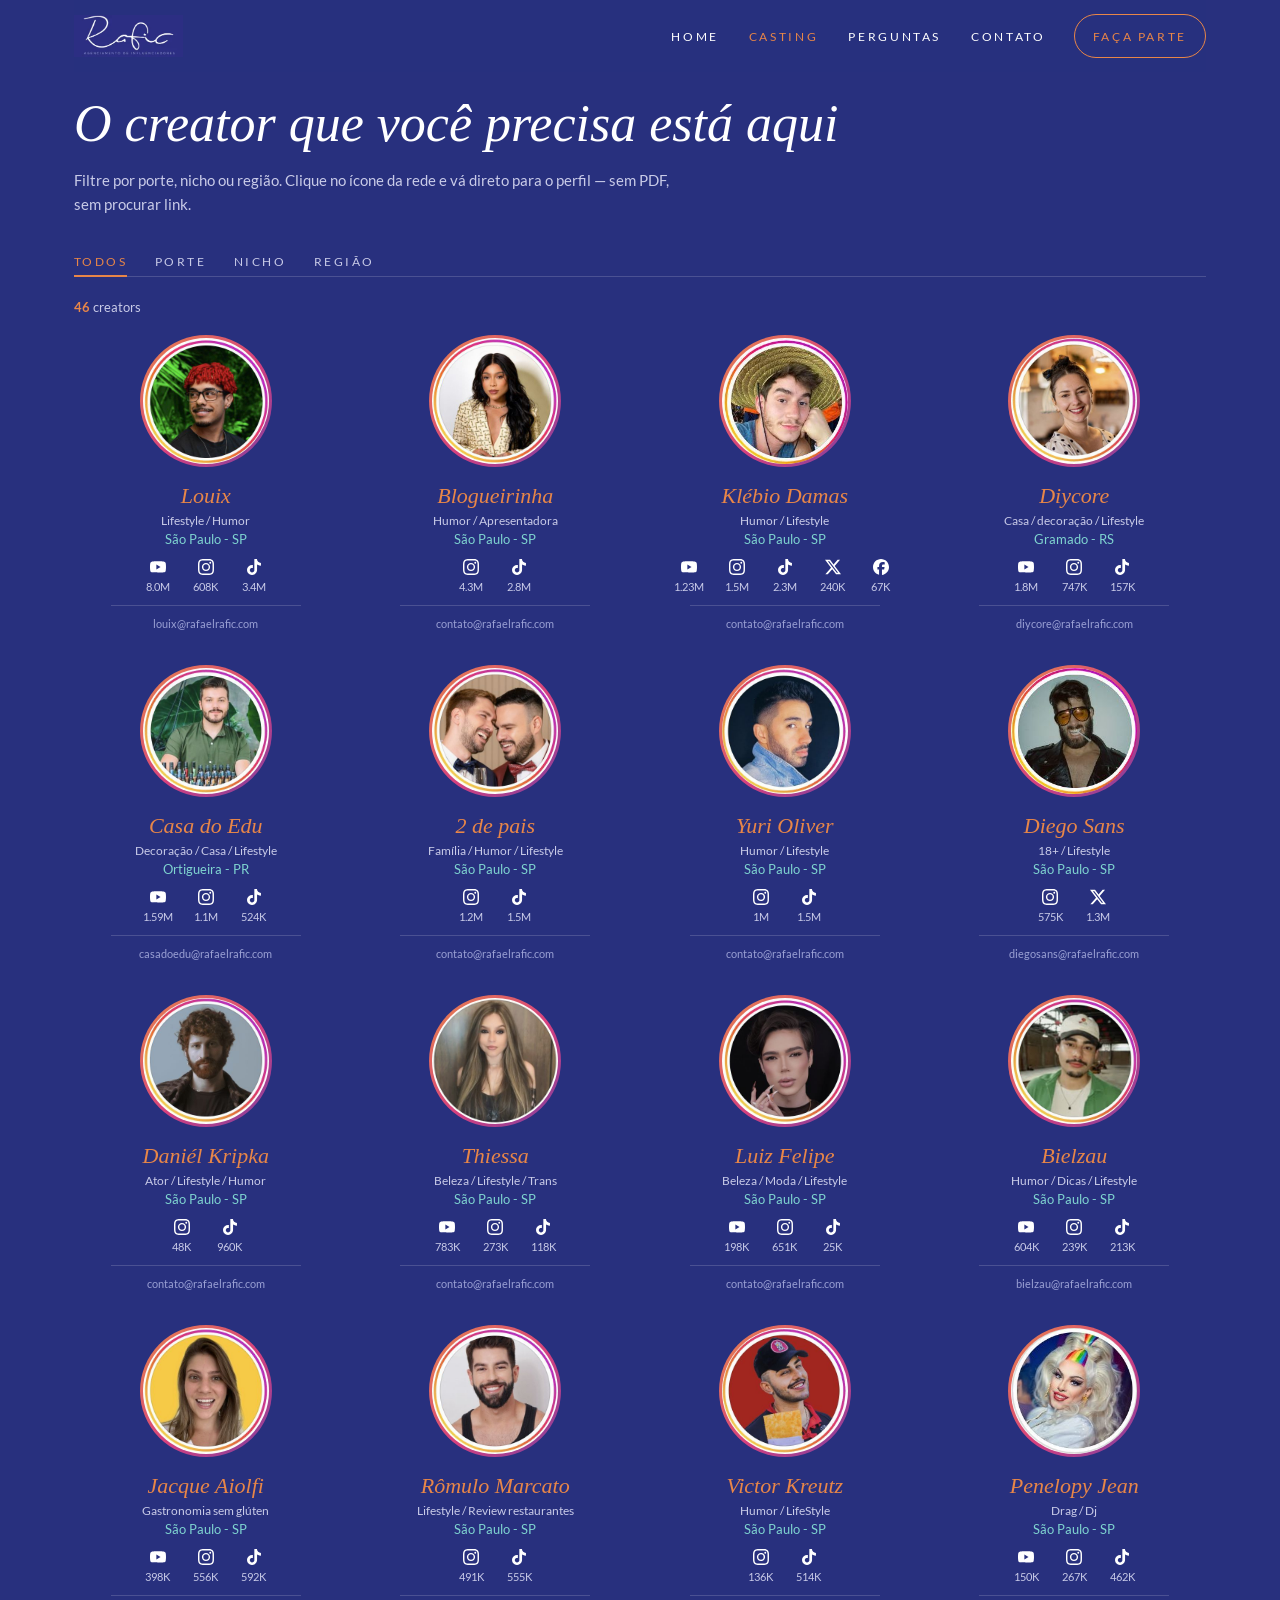
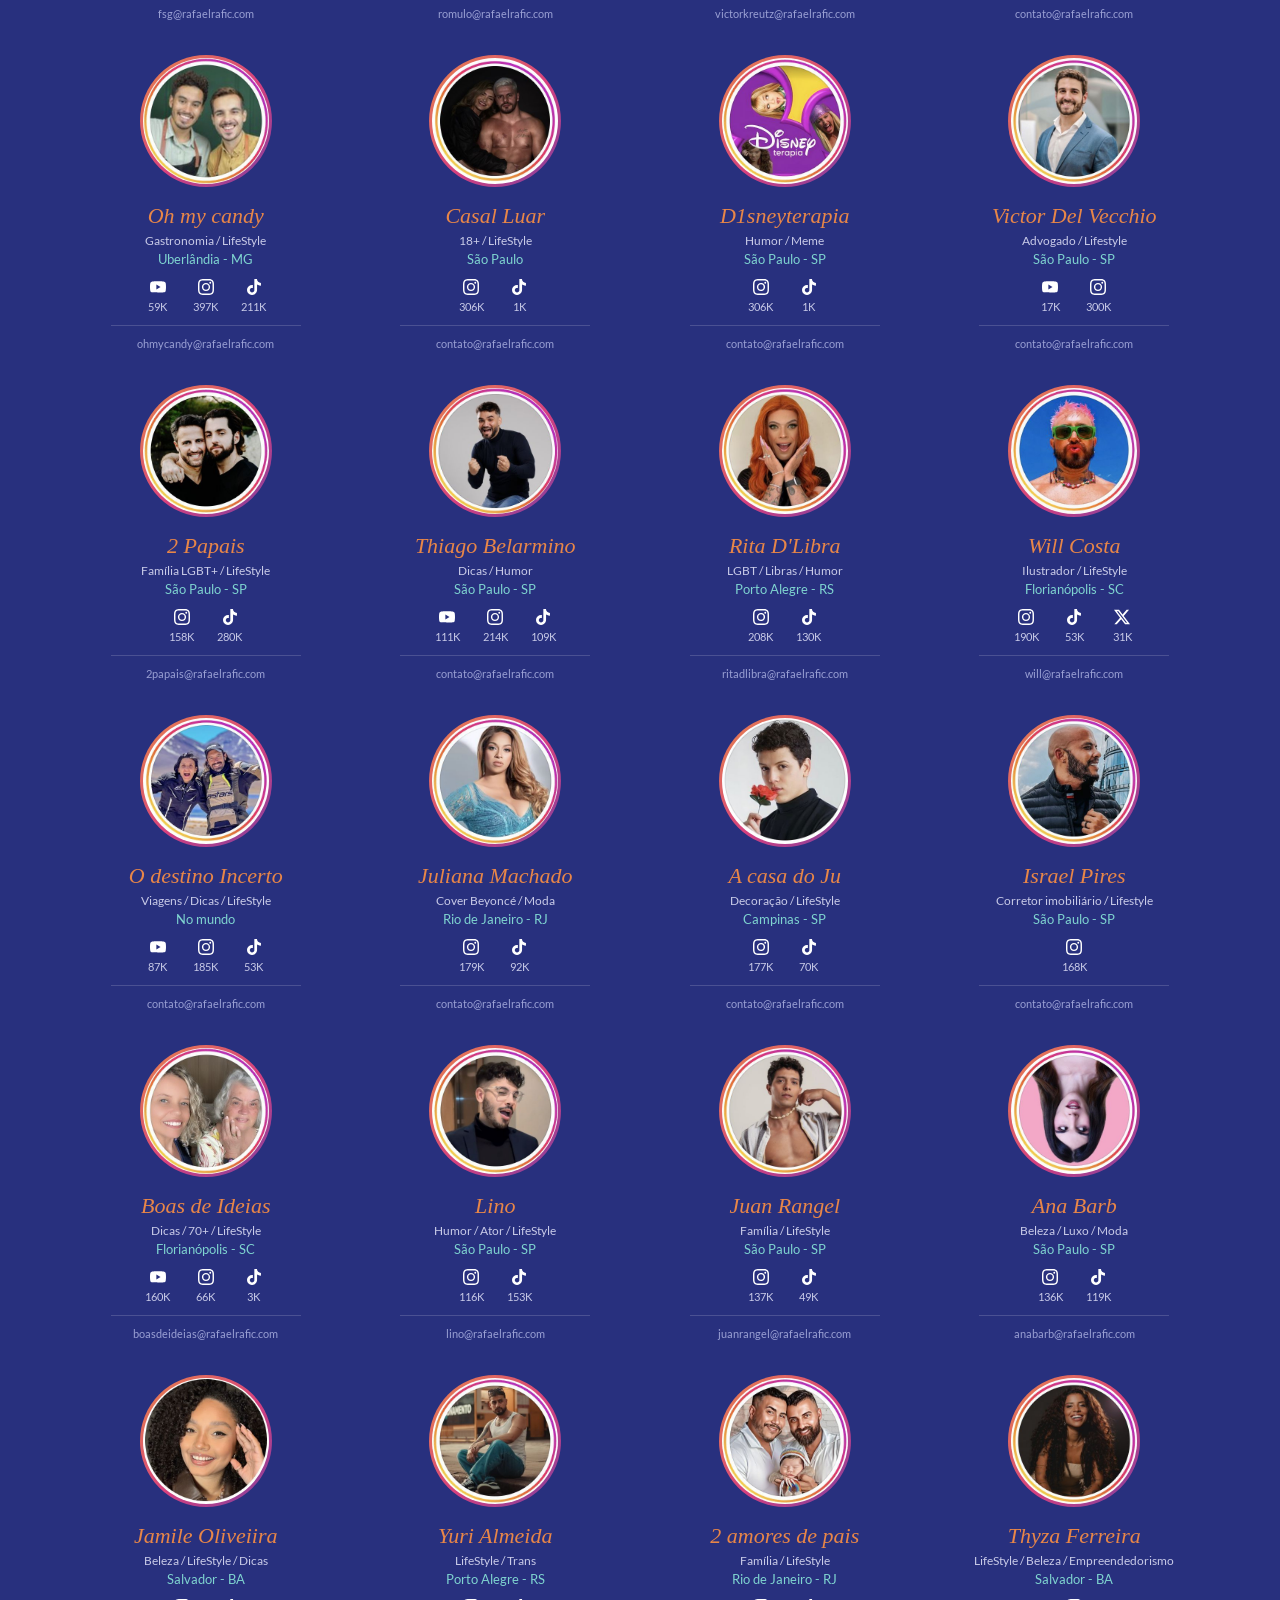
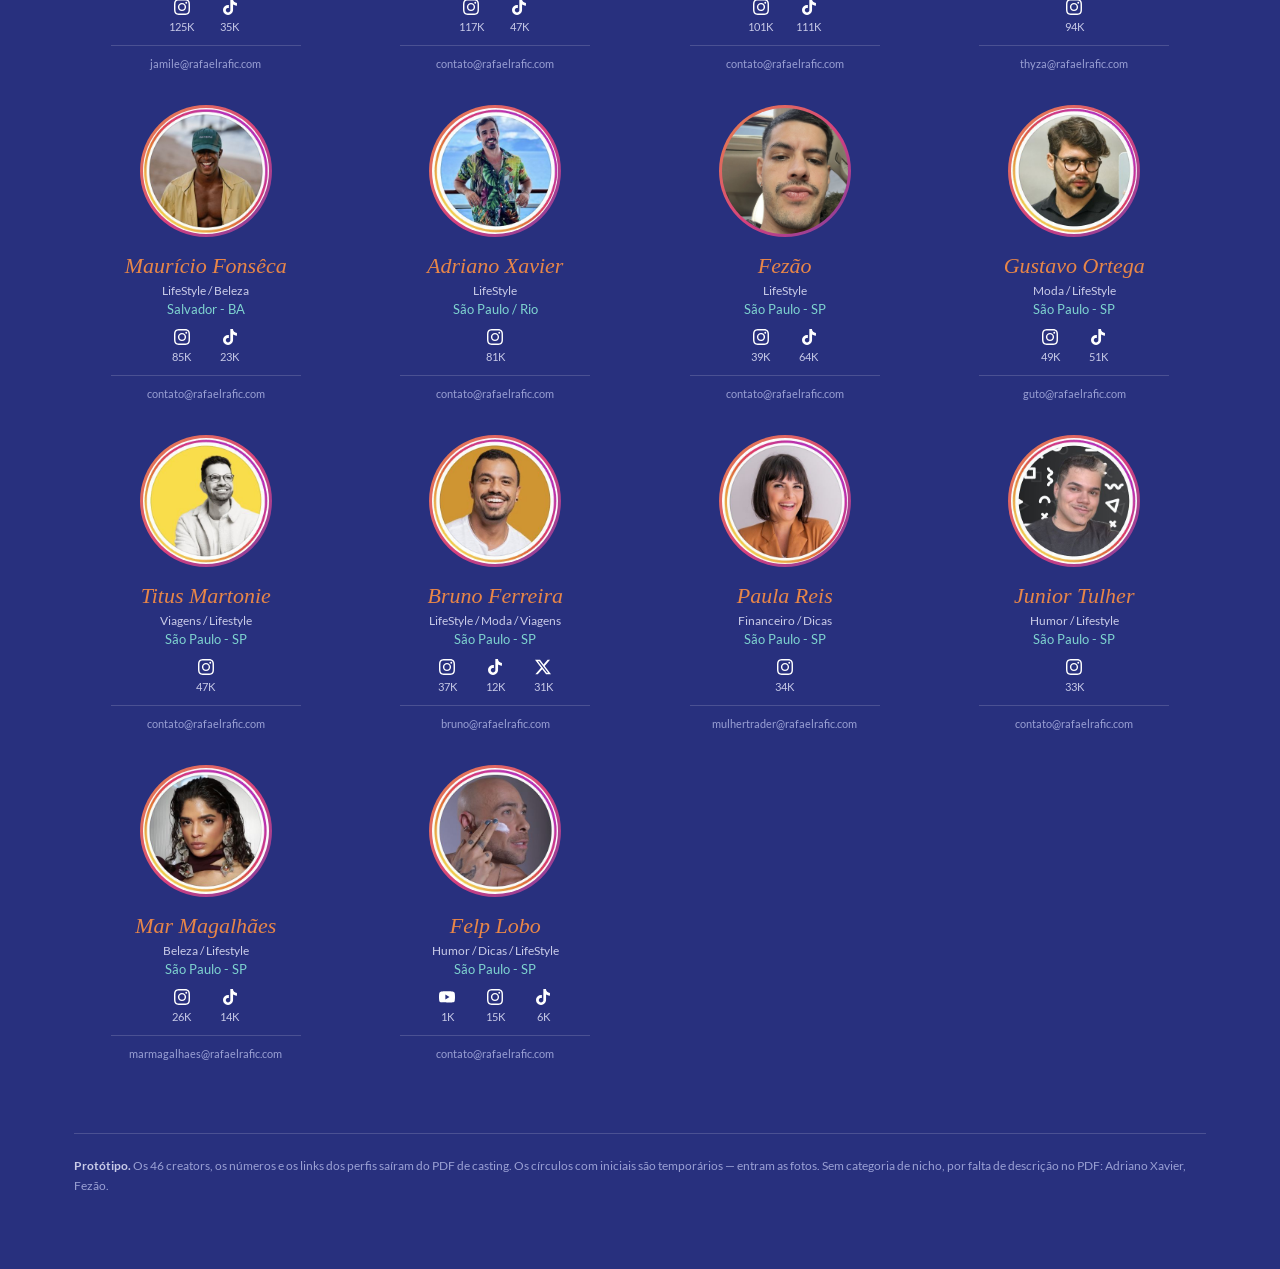
==== casting.html @ 07ca2521 "Add Rafael Rafic site preview for client approval Static preview of the rebuilt home and casting pag" ====
<!doctype html>
<html lang="pt-BR">
<head>
<meta charset="utf-8">
<meta name="viewport" content="width=device-width,initial-scale=1">
<meta name="robots" content="noindex,nofollow">
<meta name="googlebot" content="noindex,nofollow">
<title>Casting — Rafael Rafic (protótipo)</title>
<link rel="preload" as="font" type="font/woff2" href="fontes/S6uyw4BMUTPHjx4wXg.woff2" crossorigin>
<link rel="stylesheet" href="fontes/lato.css">
<style>
*,*::before,*::after{box-sizing:border-box}
body{margin:0;background:#28307e;color:#fff;
  font-family:Lato,"Segoe UI",system-ui,sans-serif;-webkit-font-smoothing:antialiased}
.sr{position:absolute;width:1px;height:1px;overflow:hidden;clip:rect(0 0 0 0);white-space:nowrap}
.envelope{max-width:1180px;margin:0 auto;padding:0 24px}

/* Topo igual ao da home: no celular a barra ficava com 137px (17% da tela),
   o nav quebrava em duas linhas e os links tinham 15px de altura -- alvo
   pequeno demais para o dedo, que pede 44px. */
header{position:sticky;top:0;z-index:20;display:flex;align-items:center;
  justify-content:space-between;gap:12px;padding:8px 0;
  background:rgba(40,48,126,.96);backdrop-filter:blur(8px)}
header img{height:34px;width:auto}
.marca{display:inline-flex;align-items:center;min-height:44px}

.abrir{display:inline-flex;align-items:center;justify-content:center;
  width:44px;height:44px;padding:0;background:none;border:0;color:#fff;
  cursor:pointer}
.abrir svg{width:24px;height:24px;fill:currentColor}
.abrir:hover{color:#e88648}

nav{display:none;position:absolute;left:0;right:0;top:100%;
  flex-direction:column;background:#28307e;padding:4px 24px 14px;
  border-bottom:1px solid rgba(255,255,255,.12)}
nav.aberto{display:flex}
nav a{color:#fff;text-decoration:none;font-size:12px;letter-spacing:.22em;
  text-transform:uppercase;display:inline-flex;align-items:center;
  min-height:48px;padding:0 2px}
nav a:hover,nav a.ativo{color:#e88648}

/* precisa ser "nav a.botao": a regra "nav a" acima tem elemento + classe e
   ganharia no padding, deixando a borda colada no texto */
nav a.botao{background:#e88648;color:#28307e;font-weight:700;
  border:1px solid #e88648;border-radius:10px;padding:0 18px;
  justify-content:center;margin-top:12px}
nav a.botao:hover{background:#f09a63;border-color:#f09a63;color:#28307e}

.intro{padding:22px 0 8px}
h1{font-family:Georgia,"Times New Roman",serif;font-style:italic;font-weight:400;
  font-size:clamp(30px,5vw,52px);margin:0 0 14px;line-height:1.15}
.intro p{max-width:620px;margin:0;color:#c9cbe8;font-size:15px;line-height:1.6}

.abas{display:flex;gap:28px;flex-wrap:wrap;margin:30px 0 0;padding:0 0 12px;
  border-bottom:1px solid rgba(255,255,255,.16)}
.aba{background:none;border:0;padding:0 0 6px;color:#c9cbe8;cursor:pointer;
  font:inherit;font-size:12px;letter-spacing:.2em;text-transform:uppercase;
  border-bottom:2px solid transparent;margin-bottom:-13px}
.aba:hover{color:#fff}
.aba[aria-selected="true"]{color:#e88648;border-bottom-color:#e88648}

.chips{display:flex;gap:10px;flex-wrap:wrap;margin:18px 0 0}
/* sem isto o display:flex acima vence o [hidden] do navegador (mesma
   especificidade, e este vem depois) e todos os grupos aparecem juntos */
.chips[hidden]{display:none}
.chip{background:rgba(255,255,255,.08);border:1px solid transparent;border-radius:999px;
  padding:7px 15px;color:#e6e7f5;cursor:pointer;font:inherit;font-size:13px;
  display:inline-flex;align-items:center;gap:7px}
.chip:hover{background:rgba(255,255,255,.16)}
.chip[aria-pressed="true"]{background:#e88648;color:#28307e;font-weight:700}
.chip .n{opacity:.65;font-size:11px}
.chip[aria-pressed="true"] .n{opacity:.8}

.contagem{margin:22px 0 6px;font-size:13px;color:#c9cbe8}
.contagem b{color:#e88648}

.grade{display:grid;gap:34px 26px;padding:14px 0 60px;
  grid-template-columns:repeat(auto-fill,minmax(260px,1fr))}
.cartao{text-align:center}
.cartao[hidden]{display:none}
.anel{width:132px;height:132px;margin:0 auto 16px;border-radius:50%;padding:3px;
  background:linear-gradient(135deg,#e88648,#d6407f 55%,#7b3fa0)}
.avatar{width:100%;height:100%;border-radius:50%;background:#343c8c;
  display:flex;align-items:center;justify-content:center;overflow:hidden;
  font-size:34px;letter-spacing:.04em;color:#fff}
.avatar img{width:100%;height:100%;object-fit:cover;display:block}
.cartao h3{font-family:Georgia,"Times New Roman",serif;font-style:italic;
  font-weight:400;font-size:22px;margin:0 0 4px;color:#e88648}
.nicho{margin:0 0 3px;font-size:12px;color:#c9cbe8}
.cidade{margin:0 0 12px;font-size:13px;color:#7fd4d0}
.redes{display:flex;justify-content:center;gap:14px;flex-wrap:wrap;margin-bottom:12px}
.rede{display:flex;flex-direction:column;align-items:center;gap:5px;
  color:#fff;text-decoration:none;font-size:15px;min-width:34px}
.rede .icone{width:16px;height:16px;fill:currentColor;display:block}
.rede b{font-size:11px;font-weight:400;color:#c9cbe8}
.rede:hover{color:#e88648}
.rede:hover b{color:#e88648}
.email{display:inline-block;padding-top:11px;font-size:11px;color:#9aa0d4;
  text-decoration:none;border-top:1px solid rgba(255,255,255,.16);min-width:190px}
.email:hover{color:#e88648}

.vazio{padding:50px 0 70px;text-align:center;color:#c9cbe8}
.nota{border-top:1px solid rgba(255,255,255,.16);padding:22px 0 60px;
  font-size:12px;color:#9aa0d4;line-height:1.7}
.nota b{color:#c9cbe8}

@media(min-width:760px){
  .abrir{display:none}
  nav{display:flex;position:static;flex-direction:row;align-items:center;
    gap:26px;background:none;border:0;padding:0}
  nav a{min-height:44px}
  nav a.botao{background:none;color:#e88648;font-weight:400;
    border-radius:999px;margin-top:0}
  nav a.botao:hover{background:#e88648;color:#28307e}
  header{padding:14px 0}
  header img{height:42px}
}

@media(max-width:620px){
  .grade{grid-template-columns:1fr 1fr;gap:26px 16px}
  .anel{width:96px;height:96px}
  .avatar{font-size:25px}
  .cartao h3{font-size:17px}
  .redes{gap:9px}
  .email{min-width:0;word-break:break-all}
  .abas{gap:18px}
  /* o casting e aberto sobretudo no celular, entao o topo cede espaco
     para os creators comecarem acima da dobra */
  .envelope{padding:0 16px}
  .intro{padding:10px 0 0}
  h1{font-size:27px;margin-bottom:8px}
  .intro p{font-size:13px}
  .abas{margin-top:18px}
  .contagem{margin:14px 0 0}
  .grade{padding-top:8px}
}
</style>
</head>
<body>
<svg width="0" height="0" style="position:absolute" aria-hidden="true"><defs><symbol id="i-youtube" viewBox="0 0 24 24"><path d="M23.498 6.186a3.016 3.016 0 0 0-2.122-2.136C19.505 3.545 12 3.545 12 3.545s-7.505 0-9.377.505A3.017 3.017 0 0 0 .502 6.186C0 8.07 0 12 0 12s0 3.93.502 5.814a3.016 3.016 0 0 0 2.122 2.136c1.871.505 9.376.505 9.376.505s7.505 0 9.377-.505a3.015 3.015 0 0 0 2.122-2.136C24 15.93 24 12 24 12s0-3.93-.502-5.814zM9.545 15.568V8.432L15.818 12l-6.273 3.568z"/></symbol><symbol id="i-instagram" viewBox="0 0 24 24"><path d="M7.0301.084c-1.2768.0602-2.1487.264-2.911.5634-.7888.3075-1.4575.72-2.1228 1.3877-.6652.6677-1.075 1.3368-1.3802 2.127-.2954.7638-.4956 1.6365-.552 2.914-.0564 1.2775-.0689 1.6882-.0626 4.947.0062 3.2586.0206 3.6671.0825 4.9473.061 1.2765.264 2.1482.5635 2.9107.308.7889.72 1.4573 1.388 2.1228.6679.6655 1.3365 1.0743 2.1285 1.38.7632.295 1.6361.4961 2.9134.552 1.2773.056 1.6884.069 4.9462.0627 3.2578-.0062 3.668-.0207 4.9478-.0814 1.28-.0607 2.147-.2652 2.9098-.5633.7889-.3086 1.4578-.72 2.1228-1.3881.665-.6682 1.0745-1.3378 1.3795-2.1284.2957-.7632.4966-1.636.552-2.9124.056-1.2809.0692-1.6898.063-4.948-.0063-3.2583-.021-3.6668-.0817-4.9465-.0607-1.2797-.264-2.1487-.5633-2.9117-.3084-.7889-.72-1.4568-1.3876-2.1228C21.2982 1.33 20.628.9208 19.8378.6165 19.074.321 18.2017.1197 16.9244.0645 15.6471.0093 15.236-.005 11.977.0014 8.718.0076 8.31.0215 7.0301.0839m.1402 21.6932c-1.17-.0509-1.8053-.2453-2.2287-.408-.5606-.216-.96-.4771-1.3819-.895-.422-.4178-.6811-.8186-.9-1.378-.1644-.4234-.3624-1.058-.4171-2.228-.0595-1.2645-.072-1.6442-.079-4.848-.007-3.2037.0053-3.583.0607-4.848.05-1.169.2456-1.805.408-2.2282.216-.5613.4762-.96.895-1.3816.4188-.4217.8184-.6814 1.3783-.9003.423-.1651 1.0575-.3614 2.227-.4171 1.2655-.06 1.6447-.072 4.848-.079 3.2033-.007 3.5835.005 4.8495.0608 1.169.0508 1.8053.2445 2.228.408.5608.216.96.4754 1.3816.895.4217.4194.6816.8176.9005 1.3787.1653.4217.3617 1.056.4169 2.2263.0602 1.2655.0739 1.645.0796 4.848.0058 3.203-.0055 3.5834-.061 4.848-.051 1.17-.245 1.8055-.408 2.2294-.216.5604-.4763.96-.8954 1.3814-.419.4215-.8181.6811-1.3783.9-.4224.1649-1.0577.3617-2.2262.4174-1.2656.0595-1.6448.072-4.8493.079-3.2045.007-3.5825-.006-4.848-.0608M16.953 5.5864A1.44 1.44 0 1 0 18.39 4.144a1.44 1.44 0 0 0-1.437 1.4424M5.8385 12.012c.0067 3.4032 2.7706 6.1557 6.173 6.1493 3.4026-.0065 6.157-2.7701 6.1506-6.1733-.0065-3.4032-2.771-6.1565-6.174-6.1498-3.403.0067-6.156 2.771-6.1496 6.1738M8 12.0077a4 4 0 1 1 4.008 3.9921A3.9996 3.9996 0 0 1 8 12.0077"/></symbol><symbol id="i-tiktok" viewBox="0 0 24 24"><path d="M12.525.02c1.31-.02 2.61-.01 3.91-.02.08 1.53.63 3.09 1.75 4.17 1.12 1.11 2.7 1.62 4.24 1.79v4.03c-1.44-.05-2.89-.35-4.2-.97-.57-.26-1.1-.59-1.62-.93-.01 2.92.01 5.84-.02 8.75-.08 1.4-.54 2.79-1.35 3.94-1.31 1.92-3.58 3.17-5.91 3.21-1.43.08-2.86-.31-4.08-1.03-2.02-1.19-3.44-3.37-3.65-5.71-.02-.5-.03-1-.01-1.49.18-1.9 1.12-3.72 2.58-4.96 1.66-1.44 3.98-2.13 6.15-1.72.02 1.48-.04 2.96-.04 4.44-.99-.32-2.15-.23-3.02.37-.63.41-1.11 1.04-1.36 1.75-.21.51-.15 1.07-.14 1.61.24 1.64 1.82 3.02 3.5 2.87 1.12-.01 2.19-.66 2.77-1.61.19-.33.4-.67.41-1.06.1-1.79.06-3.57.07-5.36.01-4.03-.01-8.05.02-12.07z"/></symbol><symbol id="i-twitter" viewBox="0 0 24 24"><path d="M18.901 1.153h3.68l-8.04 9.19L24 22.846h-7.406l-5.8-7.584-6.638 7.584H.474l8.6-9.83L0 1.154h7.594l5.243 6.932ZM17.61 20.644h2.039L6.486 3.24H4.298Z"/></symbol><symbol id="i-facebook" viewBox="0 0 24 24"><path d="M9.101 23.691v-7.98H6.627v-3.667h2.474v-1.58c0-4.085 1.848-5.978 5.858-5.978.401 0 .955.042 1.468.103a8.68 8.68 0 0 1 1.141.195v3.325a8.623 8.623 0 0 0-.653-.036 26.805 26.805 0 0 0-.733-.009c-.707 0-1.259.096-1.675.309a1.686 1.686 0 0 0-.679.622c-.258.42-.374.995-.374 1.752v1.297h3.919l-.386 2.103-.287 1.564h-3.246v8.245C19.396 23.238 24 18.179 24 12.044c0-6.627-5.373-12-12-12s-12 5.373-12 12c0 5.628 3.874 10.35 9.101 11.647Z"/></symbol></defs></svg>
<div class="envelope">

  <header>
    <a href="home.html" class="marca" aria-label="Rafael Rafic, página inicial">
      <img src="midia/logo-320.webp" alt="Rafael Rafic" width="320" height="86">
    </a>
    <button class="abrir" type="button" aria-expanded="false"
            aria-controls="menu-principal" aria-label="Abrir menu">
      <svg viewBox="0 0 24 24" aria-hidden="true"><rect x="3" y="6" width="18" height="2" rx="1"/><rect x="3" y="11" width="18" height="2" rx="1"/><rect x="3" y="16" width="18" height="2" rx="1"/></svg>
    </button>
    <nav id="menu-principal" aria-label="Principal">
      <a href="home.html">Home</a>
      <a href="#" class="ativo" aria-current="page">Casting</a>
      <a href="home.html#perguntas">Perguntas</a>
      <a href="home.html#contato">Contato</a>
      <a href="home.html#contato" class="botao">Faça parte</a>
    </nav>
  </header>

  <section class="intro">
    <h1>O creator que você precisa está aqui</h1>
    <p>Filtre por porte, nicho ou região. Clique no ícone da rede e vá direto
       para o perfil — sem PDF, sem procurar link.</p>
  </section>

  <div class="abas" role="tablist">
    <button class="aba" role="tab" aria-selected="true"  data-dim="">Todos</button>
    <button class="aba" role="tab" aria-selected="false" data-dim="porte">Porte</button>
    <button class="aba" role="tab" aria-selected="false" data-dim="nicho">Nicho</button>
    <button class="aba" role="tab" aria-selected="false" data-dim="uf">Região</button>
  </div>
  <div class="chips" data-para="porte" hidden><button class="chip" data-dim="porte" data-valor="macro">Macro e Mega<span class="n">15</span></button><button class="chip" data-dim="porte" data-valor="medio">Médios<span class="n">25</span></button><button class="chip" data-dim="porte" data-valor="micro">Micros<span class="n">6</span></button></div><div class="chips" data-para="nicho" hidden><button class="chip" data-dim="nicho" data-valor="Humor">Humor<span class="n">14</span></button><button class="chip" data-dim="nicho" data-valor="Beleza">Beleza<span class="n">7</span></button><button class="chip" data-dim="nicho" data-valor="Dicas">Dicas<span class="n">7</span></button><button class="chip" data-dim="nicho" data-valor="Entretenimento">Entretenimento<span class="n">6</span></button><button class="chip" data-dim="nicho" data-valor="Diversidade">Diversidade<span class="n">5</span></button><button class="chip" data-dim="nicho" data-valor="Moda">Moda<span class="n">5</span></button><button class="chip" data-dim="nicho" data-valor="Família">Família<span class="n">4</span></button><button class="chip" data-dim="nicho" data-valor="Negócios">Negócios<span class="n">4</span></button><button class="chip" data-dim="nicho" data-valor="Casa e Decoração">Casa e Decoração<span class="n">3</span></button><button class="chip" data-dim="nicho" data-valor="Gastronomia">Gastronomia<span class="n">3</span></button><button class="chip" data-dim="nicho" data-valor="Viagens">Viagens<span class="n">3</span></button><button class="chip" data-dim="nicho" data-valor="Público adulto">Público adulto<span class="n">2</span></button></div><div class="chips" data-para="uf" hidden><button class="chip" data-dim="uf" data-valor="SP">SP<span class="n">31</span></button><button class="chip" data-dim="uf" data-valor="BA">BA<span class="n">3</span></button><button class="chip" data-dim="uf" data-valor="RS">RS<span class="n">3</span></button><button class="chip" data-dim="uf" data-valor="RJ">RJ<span class="n">2</span></button><button class="chip" data-dim="uf" data-valor="SC">SC<span class="n">2</span></button><button class="chip" data-dim="uf" data-valor="MG">MG<span class="n">1</span></button><button class="chip" data-dim="uf" data-valor="PR">PR<span class="n">1</span></button></div>

  <p class="contagem" id="contagem"></p>
  <div class="grade"><article class="cartao" data-porte="macro" data-uf="SP" data-nichos="Humor"><div class="anel"><div class="avatar"><img src="fotos/louix.jpg" alt="Louix" loading="lazy"></div></div><h3>Louix</h3><p class="nicho">Lifestyle / Humor</p><p class="cidade">São Paulo - SP</p><div class="redes"><a class="rede" href="https://www.youtube.com/louixx" target="_blank" rel="noopener" title="YouTube de Louix"><svg class="icone" aria-hidden="true"><use href="#i-youtube"/></svg><span class="sr">YouTube</span><b>8.0M</b></a><a class="rede" href="https://www.instagram.com/louixmarfil/" target="_blank" rel="noopener" title="Instagram de Louix"><svg class="icone" aria-hidden="true"><use href="#i-instagram"/></svg><span class="sr">Instagram</span><b>608K</b></a><a class="rede" href="https://www.tiktok.com/@louix" target="_blank" rel="noopener" title="TikTok de Louix"><svg class="icone" aria-hidden="true"><use href="#i-tiktok"/></svg><span class="sr">TikTok</span><b>3.4M</b></a></div><a class="email" href="mailto:louix@rafaelrafic.com">louix@rafaelrafic.com</a></article><article class="cartao" data-porte="macro" data-uf="SP" data-nichos="Entretenimento|Humor"><div class="anel"><div class="avatar"><img src="fotos/blogueirinha.jpg" alt="Blogueirinha" loading="lazy"></div></div><h3>Blogueirinha</h3><p class="nicho">Humor / Apresentadora</p><p class="cidade">São Paulo - SP</p><div class="redes"><a class="rede" href="https://www.instagram.com/blogueirinha/" target="_blank" rel="noopener" title="Instagram de Blogueirinha"><svg class="icone" aria-hidden="true"><use href="#i-instagram"/></svg><span class="sr">Instagram</span><b>4.3M</b></a><a class="rede" href="https://www.tiktok.com/@i_blogueirinha" target="_blank" rel="noopener" title="TikTok de Blogueirinha"><svg class="icone" aria-hidden="true"><use href="#i-tiktok"/></svg><span class="sr">TikTok</span><b>2.8M</b></a></div><a class="email" href="mailto:contato@rafaelrafic.com">contato@rafaelrafic.com</a></article><article class="cartao" data-porte="macro" data-uf="SP" data-nichos="Humor"><div class="anel"><div class="avatar"><img src="fotos/klebio-damas.jpg" alt="Klébio Damas" loading="lazy"></div></div><h3>Klébio Damas</h3><p class="nicho">Humor / Lifestyle</p><p class="cidade">São Paulo - SP</p><div class="redes"><a class="rede" href="https://www.youtube.com/channel/UCdKdmvjGSkT5CJlZGamPaYQ" target="_blank" rel="noopener" title="YouTube de Klébio Damas"><svg class="icone" aria-hidden="true"><use href="#i-youtube"/></svg><span class="sr">YouTube</span><b>1.23M</b></a><a class="rede" href="https://www.instagram.com/klebiodamas" target="_blank" rel="noopener" title="Instagram de Klébio Damas"><svg class="icone" aria-hidden="true"><use href="#i-instagram"/></svg><span class="sr">Instagram</span><b>1.5M</b></a><a class="rede" href="https://www.tiktok.com/@klebiodamas" target="_blank" rel="noopener" title="TikTok de Klébio Damas"><svg class="icone" aria-hidden="true"><use href="#i-tiktok"/></svg><span class="sr">TikTok</span><b>2.3M</b></a><a class="rede" href="https://twitter.com/klebiodamas" target="_blank" rel="noopener" title="X de Klébio Damas"><svg class="icone" aria-hidden="true"><use href="#i-twitter"/></svg><span class="sr">X</span><b>240K</b></a><a class="rede" href="https://www.facebook.com/klebiodamas" target="_blank" rel="noopener" title="Facebook de Klébio Damas"><svg class="icone" aria-hidden="true"><use href="#i-facebook"/></svg><span class="sr">Facebook</span><b>67K</b></a></div><a class="email" href="mailto:contato@rafaelrafic.com">contato@rafaelrafic.com</a></article><article class="cartao" data-porte="macro" data-uf="RS" data-nichos="Casa e Decoração"><div class="anel"><div class="avatar"><img src="fotos/diycore.jpg" alt="Diycore" loading="lazy"></div></div><h3>Diycore</h3><p class="nicho">Casa / decoração / Lifestyle</p><p class="cidade">Gramado - RS</p><div class="redes"><a class="rede" href="https://www.youtube.com/@diycore" target="_blank" rel="noopener" title="YouTube de Diycore"><svg class="icone" aria-hidden="true"><use href="#i-youtube"/></svg><span class="sr">YouTube</span><b>1.8M</b></a><a class="rede" href="https://www.instagram.com/diycore/" target="_blank" rel="noopener" title="Instagram de Diycore"><svg class="icone" aria-hidden="true"><use href="#i-instagram"/></svg><span class="sr">Instagram</span><b>747K</b></a><a class="rede" href="https://www.tiktok.com/@diycore" target="_blank" rel="noopener" title="TikTok de Diycore"><svg class="icone" aria-hidden="true"><use href="#i-tiktok"/></svg><span class="sr">TikTok</span><b>157K</b></a></div><a class="email" href="mailto:diycore@rafaelrafic.com">diycore@rafaelrafic.com</a></article><article class="cartao" data-porte="macro" data-uf="PR" data-nichos="Casa e Decoração"><div class="anel"><div class="avatar"><img src="fotos/casa-do-edu.jpg" alt="Casa do Edu" loading="lazy"></div></div><h3>Casa do Edu</h3><p class="nicho">Decoração / Casa / Lifestyle</p><p class="cidade">Ortigueira - PR</p><div class="redes"><a class="rede" href="https://www.youtube.com/channel/UCfYZRHQWV-evwn5kzQsK2Gg" target="_blank" rel="noopener" title="YouTube de Casa do Edu"><svg class="icone" aria-hidden="true"><use href="#i-youtube"/></svg><span class="sr">YouTube</span><b>1.59M</b></a><a class="rede" href="https://www.instagram.com/casadoedu/" target="_blank" rel="noopener" title="Instagram de Casa do Edu"><svg class="icone" aria-hidden="true"><use href="#i-instagram"/></svg><span class="sr">Instagram</span><b>1.1M</b></a><a class="rede" href="https://www.tiktok.com/@casadoedu" target="_blank" rel="noopener" title="TikTok de Casa do Edu"><svg class="icone" aria-hidden="true"><use href="#i-tiktok"/></svg><span class="sr">TikTok</span><b>524K</b></a></div><a class="email" href="mailto:casadoedu@rafaelrafic.com">casadoedu@rafaelrafic.com</a></article><article class="cartao" data-porte="macro" data-uf="SP" data-nichos="Família|Humor"><div class="anel"><div class="avatar"><img src="fotos/2-de-pais.jpg" alt="2 de pais" loading="lazy"></div></div><h3>2 de pais</h3><p class="nicho">Família / Humor / Lifestyle</p><p class="cidade">São Paulo - SP</p><div class="redes"><a class="rede" href="https://www.instagram.com/2depais/" target="_blank" rel="noopener" title="Instagram de 2 de pais"><svg class="icone" aria-hidden="true"><use href="#i-instagram"/></svg><span class="sr">Instagram</span><b>1.2M</b></a><a class="rede" href="https://www.tiktok.com/@2depais" target="_blank" rel="noopener" title="TikTok de 2 de pais"><svg class="icone" aria-hidden="true"><use href="#i-tiktok"/></svg><span class="sr">TikTok</span><b>1.5M</b></a></div><a class="email" href="mailto:contato@rafaelrafic.com">contato@rafaelrafic.com</a></article><article class="cartao" data-porte="macro" data-uf="SP" data-nichos="Humor"><div class="anel"><div class="avatar"><img src="fotos/yuri-oliver.jpg" alt="Yuri Oliver" loading="lazy"></div></div><h3>Yuri Oliver</h3><p class="nicho">Humor / Lifestyle</p><p class="cidade">São Paulo - SP</p><div class="redes"><a class="rede" href="https://instagram.com/euyurioliver" target="_blank" rel="noopener" title="Instagram de Yuri Oliver"><svg class="icone" aria-hidden="true"><use href="#i-instagram"/></svg><span class="sr">Instagram</span><b>1M</b></a><a class="rede" href="https://www.tiktok.com/@euyurioliver" target="_blank" rel="noopener" title="TikTok de Yuri Oliver"><svg class="icone" aria-hidden="true"><use href="#i-tiktok"/></svg><span class="sr">TikTok</span><b>1.5M</b></a></div><a class="email" href="mailto:contato@rafaelrafic.com">contato@rafaelrafic.com</a></article><article class="cartao" data-porte="macro" data-uf="SP" data-nichos="Público adulto"><div class="anel"><div class="avatar"><img src="fotos/diego-sans.jpg" alt="Diego Sans" loading="lazy"></div></div><h3>Diego Sans</h3><p class="nicho">18+ / Lifestyle</p><p class="cidade">São Paulo - SP</p><div class="redes"><a class="rede" href="https://www.instagram.com/diegosans/" target="_blank" rel="noopener" title="Instagram de Diego Sans"><svg class="icone" aria-hidden="true"><use href="#i-instagram"/></svg><span class="sr">Instagram</span><b>575K</b></a><a class="rede" href="https://twitter.com/diegosansporn" target="_blank" rel="noopener" title="X de Diego Sans"><svg class="icone" aria-hidden="true"><use href="#i-twitter"/></svg><span class="sr">X</span><b>1.3M</b></a></div><a class="email" href="mailto:diegosans@rafaelrafic.com">diegosans@rafaelrafic.com</a></article><article class="cartao" data-porte="macro" data-uf="SP" data-nichos="Entretenimento|Humor"><div class="anel"><div class="avatar"><img src="fotos/daniel-kripka.jpg" alt="Daniél Kripka" loading="lazy"></div></div><h3>Daniél Kripka</h3><p class="nicho">Ator / Lifestyle / Humor</p><p class="cidade">São Paulo - SP</p><div class="redes"><a class="rede" href="https://www.instagram.com/danikripka/" target="_blank" rel="noopener" title="Instagram de Daniél Kripka"><svg class="icone" aria-hidden="true"><use href="#i-instagram"/></svg><span class="sr">Instagram</span><b>48K</b></a><a class="rede" href="https://www.tiktok.com/@danikripka" target="_blank" rel="noopener" title="TikTok de Daniél Kripka"><svg class="icone" aria-hidden="true"><use href="#i-tiktok"/></svg><span class="sr">TikTok</span><b>960K</b></a></div><a class="email" href="mailto:contato@rafaelrafic.com">contato@rafaelrafic.com</a></article><article class="cartao" data-porte="macro" data-uf="SP" data-nichos="Beleza|Diversidade"><div class="anel"><div class="avatar"><img src="fotos/thiessa.jpg" alt="Thiessa" loading="lazy"></div></div><h3>Thiessa</h3><p class="nicho">Beleza / Lifestyle / Trans</p><p class="cidade">São Paulo - SP</p><div class="redes"><a class="rede" href="https://www.youtube.com/@Thiessita" target="_blank" rel="noopener" title="YouTube de Thiessa"><svg class="icone" aria-hidden="true"><use href="#i-youtube"/></svg><span class="sr">YouTube</span><b>783K</b></a><a class="rede" href="https://www.instagram.com/thiessita/" target="_blank" rel="noopener" title="Instagram de Thiessa"><svg class="icone" aria-hidden="true"><use href="#i-instagram"/></svg><span class="sr">Instagram</span><b>273K</b></a><a class="rede" href="https://www.tiktok.com/@thiessita" target="_blank" rel="noopener" title="TikTok de Thiessa"><svg class="icone" aria-hidden="true"><use href="#i-tiktok"/></svg><span class="sr">TikTok</span><b>118K</b></a></div><a class="email" href="mailto:contato@rafaelrafic.com">contato@rafaelrafic.com</a></article><article class="cartao" data-porte="macro" data-uf="SP" data-nichos="Beleza|Moda"><div class="anel"><div class="avatar"><img src="fotos/luiz-felipe.jpg" alt="Luiz Felipe" loading="lazy"></div></div><h3>Luiz Felipe</h3><p class="nicho">Beleza / Moda / Lifestyle</p><p class="cidade">São Paulo - SP</p><div class="redes"><a class="rede" href="https://youtube.com/@blogrluiz" target="_blank" rel="noopener" title="YouTube de Luiz Felipe"><svg class="icone" aria-hidden="true"><use href="#i-youtube"/></svg><span class="sr">YouTube</span><b>198K</b></a><a class="rede" href="https://www.instagram.com/blogrluiz/" target="_blank" rel="noopener" title="Instagram de Luiz Felipe"><svg class="icone" aria-hidden="true"><use href="#i-instagram"/></svg><span class="sr">Instagram</span><b>651K</b></a><a class="rede" href="https://www.tiktok.com/@luizfilipifaria" target="_blank" rel="noopener" title="TikTok de Luiz Felipe"><svg class="icone" aria-hidden="true"><use href="#i-tiktok"/></svg><span class="sr">TikTok</span><b>25K</b></a></div><a class="email" href="mailto:contato@rafaelrafic.com">contato@rafaelrafic.com</a></article><article class="cartao" data-porte="macro" data-uf="SP" data-nichos="Dicas|Humor"><div class="anel"><div class="avatar"><img src="fotos/bielzau.jpg" alt="Bielzau" loading="lazy"></div></div><h3>Bielzau</h3><p class="nicho">Humor / Dicas / Lifestyle</p><p class="cidade">São Paulo - SP</p><div class="redes"><a class="rede" href="https://www.youtube.com/@Bielzau" target="_blank" rel="noopener" title="YouTube de Bielzau"><svg class="icone" aria-hidden="true"><use href="#i-youtube"/></svg><span class="sr">YouTube</span><b>604K</b></a><a class="rede" href="https://www.instagram.com/bielzau/" target="_blank" rel="noopener" title="Instagram de Bielzau"><svg class="icone" aria-hidden="true"><use href="#i-instagram"/></svg><span class="sr">Instagram</span><b>239K</b></a><a class="rede" href="https://www.tiktok.com/@bielzau" target="_blank" rel="noopener" title="TikTok de Bielzau"><svg class="icone" aria-hidden="true"><use href="#i-tiktok"/></svg><span class="sr">TikTok</span><b>213K</b></a></div><a class="email" href="mailto:bielzau@rafaelrafic.com">bielzau@rafaelrafic.com</a></article><article class="cartao" data-porte="macro" data-uf="SP" data-nichos="Gastronomia"><div class="anel"><div class="avatar"><img src="fotos/jacque-aiolfi.jpg" alt="Jacque Aiolfi" loading="lazy"></div></div><h3>Jacque Aiolfi</h3><p class="nicho">Gastronomia sem glúten</p><p class="cidade">São Paulo - SP</p><div class="redes"><a class="rede" href="https://www.youtube.com/@Felizsemgluten" target="_blank" rel="noopener" title="YouTube de Jacque Aiolfi"><svg class="icone" aria-hidden="true"><use href="#i-youtube"/></svg><span class="sr">YouTube</span><b>398K</b></a><a class="rede" href="https://www.instagram.com/felizsemgluten/" target="_blank" rel="noopener" title="Instagram de Jacque Aiolfi"><svg class="icone" aria-hidden="true"><use href="#i-instagram"/></svg><span class="sr">Instagram</span><b>556K</b></a><a class="rede" href="https://www.tiktok.com/@felizsemgluten" target="_blank" rel="noopener" title="TikTok de Jacque Aiolfi"><svg class="icone" aria-hidden="true"><use href="#i-tiktok"/></svg><span class="sr">TikTok</span><b>592K</b></a></div><a class="email" href="mailto:fsg@rafaelrafic.com">fsg@rafaelrafic.com</a></article><article class="cartao" data-porte="macro" data-uf="SP" data-nichos="Gastronomia"><div class="anel"><div class="avatar"><img src="fotos/romulo-marcato.jpg" alt="Rômulo Marcato" loading="lazy"></div></div><h3>Rômulo Marcato</h3><p class="nicho">Lifestyle / Review restaurantes</p><p class="cidade">São Paulo - SP</p><div class="redes"><a class="rede" href="https://www.instagram.com/romulomarcato/" target="_blank" rel="noopener" title="Instagram de Rômulo Marcato"><svg class="icone" aria-hidden="true"><use href="#i-instagram"/></svg><span class="sr">Instagram</span><b>491K</b></a><a class="rede" href="https://www.tiktok.com/@romulo.marcato" target="_blank" rel="noopener" title="TikTok de Rômulo Marcato"><svg class="icone" aria-hidden="true"><use href="#i-tiktok"/></svg><span class="sr">TikTok</span><b>555K</b></a></div><a class="email" href="mailto:romulo@rafaelrafic.com">romulo@rafaelrafic.com</a></article><article class="cartao" data-porte="macro" data-uf="SP" data-nichos="Humor"><div class="anel"><div class="avatar"><img src="fotos/victor-kreutz.jpg" alt="Victor Kreutz" loading="lazy"></div></div><h3>Victor Kreutz</h3><p class="nicho">Humor / LifeStyle</p><p class="cidade">São Paulo - SP</p><div class="redes"><a class="rede" href="https://www.instagram.com/victorkreutz/" target="_blank" rel="noopener" title="Instagram de Victor Kreutz"><svg class="icone" aria-hidden="true"><use href="#i-instagram"/></svg><span class="sr">Instagram</span><b>136K</b></a><a class="rede" href="https://www.tiktok.com/@victorkreutz" target="_blank" rel="noopener" title="TikTok de Victor Kreutz"><svg class="icone" aria-hidden="true"><use href="#i-tiktok"/></svg><span class="sr">TikTok</span><b>514K</b></a></div><a class="email" href="mailto:victorkreutz@rafaelrafic.com">victorkreutz@rafaelrafic.com</a></article><article class="cartao" data-porte="medio" data-uf="SP" data-nichos="Diversidade|Entretenimento"><div class="anel"><div class="avatar"><img src="fotos/penelopy-jean.jpg" alt="Penelopy Jean" loading="lazy"></div></div><h3>Penelopy Jean</h3><p class="nicho">Drag / Dj</p><p class="cidade">São Paulo - SP</p><div class="redes"><a class="rede" href="https://www.youtube.com/channel/UCBFmghUZiJfKLrP15VTK5Jg" target="_blank" rel="noopener" title="YouTube de Penelopy Jean"><svg class="icone" aria-hidden="true"><use href="#i-youtube"/></svg><span class="sr">YouTube</span><b>150K</b></a><a class="rede" href="https://www.instagram.com/penelopyjean/" target="_blank" rel="noopener" title="Instagram de Penelopy Jean"><svg class="icone" aria-hidden="true"><use href="#i-instagram"/></svg><span class="sr">Instagram</span><b>267K</b></a><a class="rede" href="https://www.tiktok.com/@penelopyjean" target="_blank" rel="noopener" title="TikTok de Penelopy Jean"><svg class="icone" aria-hidden="true"><use href="#i-tiktok"/></svg><span class="sr">TikTok</span><b>462K</b></a></div><a class="email" href="mailto:contato@rafaelrafic.com">contato@rafaelrafic.com</a></article><article class="cartao" data-porte="medio" data-uf="MG" data-nichos="Gastronomia"><div class="anel"><div class="avatar"><img src="fotos/oh-my-candy.jpg" alt="Oh my candy" loading="lazy"></div></div><h3>Oh my candy</h3><p class="nicho">Gastronomia / LifeStyle</p><p class="cidade">Uberlândia - MG</p><div class="redes"><a class="rede" href="https://www.youtube.com/@_ohmycandy" target="_blank" rel="noopener" title="YouTube de Oh my candy"><svg class="icone" aria-hidden="true"><use href="#i-youtube"/></svg><span class="sr">YouTube</span><b>59K</b></a><a class="rede" href="https://www.instagram.com/_ohmycandy/" target="_blank" rel="noopener" title="Instagram de Oh my candy"><svg class="icone" aria-hidden="true"><use href="#i-instagram"/></svg><span class="sr">Instagram</span><b>397K</b></a><a class="rede" href="https://www.tiktok.com/@_ohmycandy" target="_blank" rel="noopener" title="TikTok de Oh my candy"><svg class="icone" aria-hidden="true"><use href="#i-tiktok"/></svg><span class="sr">TikTok</span><b>211K</b></a></div><a class="email" href="mailto:ohmycandy@rafaelrafic.com">ohmycandy@rafaelrafic.com</a></article><article class="cartao" data-porte="medio" data-uf="" data-nichos="Público adulto"><div class="anel"><div class="avatar"><img src="fotos/casal-luar.jpg" alt="Casal Luar" loading="lazy"></div></div><h3>Casal Luar</h3><p class="nicho">18+ / LifeStyle</p><p class="cidade">São Paulo</p><div class="redes"><a class="rede" href="https://www.instagram.com/luarcasalofc/" target="_blank" rel="noopener" title="Instagram de Casal Luar"><svg class="icone" aria-hidden="true"><use href="#i-instagram"/></svg><span class="sr">Instagram</span><b>306K</b></a><a class="rede" href="https://www.tiktok.com/@luarcasal" target="_blank" rel="noopener" title="TikTok de Casal Luar"><svg class="icone" aria-hidden="true"><use href="#i-tiktok"/></svg><span class="sr">TikTok</span><b>1K</b></a></div><a class="email" href="mailto:contato@rafaelrafic.com">contato@rafaelrafic.com</a></article><article class="cartao" data-porte="medio" data-uf="SP" data-nichos="Humor"><div class="anel"><div class="avatar"><img src="fotos/d1sneyterapia.jpg" alt="D1sneyterapia" loading="lazy"></div></div><h3>D1sneyterapia</h3><p class="nicho">Humor / Meme</p><p class="cidade">São Paulo - SP</p><div class="redes"><a class="rede" href="https://www.instagram.com/d1sneyterapia/" target="_blank" rel="noopener" title="Instagram de D1sneyterapia"><svg class="icone" aria-hidden="true"><use href="#i-instagram"/></svg><span class="sr">Instagram</span><b>306K</b></a><a class="rede" href="https://www.tiktok.com/@d1sneyterapia?lang=pt-BR" target="_blank" rel="noopener" title="TikTok de D1sneyterapia"><svg class="icone" aria-hidden="true"><use href="#i-tiktok"/></svg><span class="sr">TikTok</span><b>1K</b></a></div><a class="email" href="mailto:contato@rafaelrafic.com">contato@rafaelrafic.com</a></article><article class="cartao" data-porte="medio" data-uf="SP" data-nichos="Negócios"><div class="anel"><div class="avatar"><img src="fotos/victor-del-vecchio.jpg" alt="Victor Del Vecchio" loading="lazy"></div></div><h3>Victor Del Vecchio</h3><p class="nicho">Advogado / Lifestyle</p><p class="cidade">São Paulo - SP</p><div class="redes"><a class="rede" href="https://www.youtube.com/@victordelvecchio" target="_blank" rel="noopener" title="YouTube de Victor Del Vecchio"><svg class="icone" aria-hidden="true"><use href="#i-youtube"/></svg><span class="sr">YouTube</span><b>17K</b></a><a class="rede" href="https://www.instagram.com/victordelvecchio/" target="_blank" rel="noopener" title="Instagram de Victor Del Vecchio"><svg class="icone" aria-hidden="true"><use href="#i-instagram"/></svg><span class="sr">Instagram</span><b>300K</b></a></div><a class="email" href="mailto:contato@rafaelrafic.com">contato@rafaelrafic.com</a></article><article class="cartao" data-porte="medio" data-uf="SP" data-nichos="Diversidade|Família"><div class="anel"><div class="avatar"><img src="fotos/2-papais.jpg" alt="2 Papais" loading="lazy"></div></div><h3>2 Papais</h3><p class="nicho">Família LGBT+ / LifeStyle</p><p class="cidade">São Paulo - SP</p><div class="redes"><a class="rede" href="https://www.instagram.com/2papais/" target="_blank" rel="noopener" title="Instagram de 2 Papais"><svg class="icone" aria-hidden="true"><use href="#i-instagram"/></svg><span class="sr">Instagram</span><b>158K</b></a><a class="rede" href="https://www.tiktok.com/@2papais" target="_blank" rel="noopener" title="TikTok de 2 Papais"><svg class="icone" aria-hidden="true"><use href="#i-tiktok"/></svg><span class="sr">TikTok</span><b>280K</b></a></div><a class="email" href="mailto:2papais@rafaelrafic.com">2papais@rafaelrafic.com</a></article><article class="cartao" data-porte="medio" data-uf="SP" data-nichos="Dicas|Humor"><div class="anel"><div class="avatar"><img src="fotos/thiago-belarmino.jpg" alt="Thiago Belarmino" loading="lazy"></div></div><h3>Thiago Belarmino</h3><p class="nicho">Dicas / Humor</p><p class="cidade">São Paulo - SP</p><div class="redes"><a class="rede" href="https://www.youtube.com/@Thiago_Belarmino" target="_blank" rel="noopener" title="YouTube de Thiago Belarmino"><svg class="icone" aria-hidden="true"><use href="#i-youtube"/></svg><span class="sr">YouTube</span><b>111K</b></a><a class="rede" href="https://www.instagram.com/thiagobelarmino_/" target="_blank" rel="noopener" title="Instagram de Thiago Belarmino"><svg class="icone" aria-hidden="true"><use href="#i-instagram"/></svg><span class="sr">Instagram</span><b>214K</b></a><a class="rede" href="https://www.tiktok.com/@belarminothiago_" target="_blank" rel="noopener" title="TikTok de Thiago Belarmino"><svg class="icone" aria-hidden="true"><use href="#i-tiktok"/></svg><span class="sr">TikTok</span><b>109K</b></a></div><a class="email" href="mailto:contato@rafaelrafic.com">contato@rafaelrafic.com</a></article><article class="cartao" data-porte="medio" data-uf="RS" data-nichos="Diversidade|Humor"><div class="anel"><div class="avatar"><img src="fotos/rita-d-libra.jpg" alt="Rita D&#x27;Libra" loading="lazy"></div></div><h3>Rita D&#x27;Libra</h3><p class="nicho">LGBT / Libras / Humor</p><p class="cidade">Porto Alegre - RS</p><div class="redes"><a class="rede" href="https://www.instagram.com/ritadlibra/" target="_blank" rel="noopener" title="Instagram de Rita D&#x27;Libra"><svg class="icone" aria-hidden="true"><use href="#i-instagram"/></svg><span class="sr">Instagram</span><b>208K</b></a><a class="rede" href="https://www.tiktok.com/@ritadlibra" target="_blank" rel="noopener" title="TikTok de Rita D&#x27;Libra"><svg class="icone" aria-hidden="true"><use href="#i-tiktok"/></svg><span class="sr">TikTok</span><b>130K</b></a></div><a class="email" href="mailto:ritadlibra@rafaelrafic.com">ritadlibra@rafaelrafic.com</a></article><article class="cartao" data-porte="medio" data-uf="SC" data-nichos="Entretenimento"><div class="anel"><div class="avatar"><img src="fotos/will-costa.jpg" alt="Will Costa" loading="lazy"></div></div><h3>Will Costa</h3><p class="nicho">Ilustrador / LifeStyle</p><p class="cidade">Florianópolis - SC</p><div class="redes"><a class="rede" href="https://www.instagram.com/_willcosta/" target="_blank" rel="noopener" title="Instagram de Will Costa"><svg class="icone" aria-hidden="true"><use href="#i-instagram"/></svg><span class="sr">Instagram</span><b>190K</b></a><a class="rede" href="https://www.tiktok.com/@_willcosta" target="_blank" rel="noopener" title="TikTok de Will Costa"><svg class="icone" aria-hidden="true"><use href="#i-tiktok"/></svg><span class="sr">TikTok</span><b>53K</b></a><a class="rede" href="https://twitter.com/williancosta" target="_blank" rel="noopener" title="X de Will Costa"><svg class="icone" aria-hidden="true"><use href="#i-twitter"/></svg><span class="sr">X</span><b>31K</b></a></div><a class="email" href="mailto:will@rafaelrafic.com">will@rafaelrafic.com</a></article><article class="cartao" data-porte="medio" data-uf="" data-nichos="Dicas|Viagens"><div class="anel"><div class="avatar"><img src="fotos/o-destino-incerto.jpg" alt="O destino Incerto" loading="lazy"></div></div><h3>O destino Incerto</h3><p class="nicho">Viagens / Dicas / LifeStyle</p><p class="cidade">No mundo</p><div class="redes"><a class="rede" href="https://www.youtube.com/@destinoincerto" target="_blank" rel="noopener" title="YouTube de O destino Incerto"><svg class="icone" aria-hidden="true"><use href="#i-youtube"/></svg><span class="sr">YouTube</span><b>87K</b></a><a class="rede" href="https://www.instagram.com/odestinoincerto" target="_blank" rel="noopener" title="Instagram de O destino Incerto"><svg class="icone" aria-hidden="true"><use href="#i-instagram"/></svg><span class="sr">Instagram</span><b>185K</b></a><a class="rede" href="https://www.tiktok.com/@odestinoincerto" target="_blank" rel="noopener" title="TikTok de O destino Incerto"><svg class="icone" aria-hidden="true"><use href="#i-tiktok"/></svg><span class="sr">TikTok</span><b>53K</b></a></div><a class="email" href="mailto:contato@rafaelrafic.com">contato@rafaelrafic.com</a></article><article class="cartao" data-porte="medio" data-uf="RJ" data-nichos="Entretenimento|Moda"><div class="anel"><div class="avatar"><img src="fotos/juliana-machado.jpg" alt="Juliana Machado" loading="lazy"></div></div><h3>Juliana Machado</h3><p class="nicho">Cover Beyoncé / Moda</p><p class="cidade">Rio de Janeiro - RJ</p><div class="redes"><a class="rede" href="https://www.instagram.com/negraestylosa/" target="_blank" rel="noopener" title="Instagram de Juliana Machado"><svg class="icone" aria-hidden="true"><use href="#i-instagram"/></svg><span class="sr">Instagram</span><b>179K</b></a><a class="rede" href="https://www.tiktok.com/@juhmachadoofc" target="_blank" rel="noopener" title="TikTok de Juliana Machado"><svg class="icone" aria-hidden="true"><use href="#i-tiktok"/></svg><span class="sr">TikTok</span><b>92K</b></a></div><a class="email" href="mailto:contato@rafaelrafic.com">contato@rafaelrafic.com</a></article><article class="cartao" data-porte="medio" data-uf="SP" data-nichos="Casa e Decoração"><div class="anel"><div class="avatar"><img src="fotos/a-casa-do-ju.jpg" alt="A casa do Ju" loading="lazy"></div></div><h3>A casa do Ju</h3><p class="nicho">Decoração / LifeStyle</p><p class="cidade">Campinas - SP</p><div class="redes"><a class="rede" href="https://www.instagram.com/acasadoju/" target="_blank" rel="noopener" title="Instagram de A casa do Ju"><svg class="icone" aria-hidden="true"><use href="#i-instagram"/></svg><span class="sr">Instagram</span><b>177K</b></a><a class="rede" href="https://www.tiktok.com/@acasadoju" target="_blank" rel="noopener" title="TikTok de A casa do Ju"><svg class="icone" aria-hidden="true"><use href="#i-tiktok"/></svg><span class="sr">TikTok</span><b>70K</b></a></div><a class="email" href="mailto:contato@rafaelrafic.com">contato@rafaelrafic.com</a></article><article class="cartao" data-porte="medio" data-uf="SP" data-nichos="Negócios"><div class="anel"><div class="avatar"><img src="fotos/israel-pires.jpg" alt="Israel Pires" loading="lazy"></div></div><h3>Israel Pires</h3><p class="nicho">Corretor imobiliário / Lifestyle</p><p class="cidade">São Paulo - SP</p><div class="redes"><a class="rede" href="https://www.instagram.com/israelpires" target="_blank" rel="noopener" title="Instagram de Israel Pires"><svg class="icone" aria-hidden="true"><use href="#i-instagram"/></svg><span class="sr">Instagram</span><b>168K</b></a></div><a class="email" href="mailto:contato@rafaelrafic.com">contato@rafaelrafic.com</a></article><article class="cartao" data-porte="medio" data-uf="SC" data-nichos="Dicas"><div class="anel"><div class="avatar"><img src="fotos/boas-de-ideias.jpg" alt="Boas de Ideias" loading="lazy"></div></div><h3>Boas de Ideias</h3><p class="nicho">Dicas / 70+ / LifeStyle</p><p class="cidade">Florianópolis - SC</p><div class="redes"><a class="rede" href="https://www.youtube.com/@BoasdeIdeias" target="_blank" rel="noopener" title="YouTube de Boas de Ideias"><svg class="icone" aria-hidden="true"><use href="#i-youtube"/></svg><span class="sr">YouTube</span><b>160K</b></a><a class="rede" href="https://www.instagram.com/boasdeideias/" target="_blank" rel="noopener" title="Instagram de Boas de Ideias"><svg class="icone" aria-hidden="true"><use href="#i-instagram"/></svg><span class="sr">Instagram</span><b>66K</b></a><a class="rede" href="https://www.tiktok.com/@boasdeideias" target="_blank" rel="noopener" title="TikTok de Boas de Ideias"><svg class="icone" aria-hidden="true"><use href="#i-tiktok"/></svg><span class="sr">TikTok</span><b>3K</b></a></div><a class="email" href="mailto:boasdeideias@rafaelrafic.com">boasdeideias@rafaelrafic.com</a></article><article class="cartao" data-porte="medio" data-uf="SP" data-nichos="Entretenimento|Humor"><div class="anel"><div class="avatar"><img src="fotos/lino.jpg" alt="Lino" loading="lazy"></div></div><h3>Lino</h3><p class="nicho">Humor / Ator / LifeStyle</p><p class="cidade">São Paulo - SP</p><div class="redes"><a class="rede" href="https://www.instagram.com/linoverso/" target="_blank" rel="noopener" title="Instagram de Lino"><svg class="icone" aria-hidden="true"><use href="#i-instagram"/></svg><span class="sr">Instagram</span><b>116K</b></a><a class="rede" href="https://www.tiktok.com/@linoverso" target="_blank" rel="noopener" title="TikTok de Lino"><svg class="icone" aria-hidden="true"><use href="#i-tiktok"/></svg><span class="sr">TikTok</span><b>153K</b></a></div><a class="email" href="mailto:lino@rafaelrafic.com">lino@rafaelrafic.com</a></article><article class="cartao" data-porte="medio" data-uf="SP" data-nichos="Família"><div class="anel"><div class="avatar"><img src="fotos/juan-rangel.jpg" alt="Juan Rangel" loading="lazy"></div></div><h3>Juan Rangel</h3><p class="nicho">Família / LifeStyle</p><p class="cidade">São Paulo - SP</p><div class="redes"><a class="rede" href="https://www.instagram.com/juanrangell/" target="_blank" rel="noopener" title="Instagram de Juan Rangel"><svg class="icone" aria-hidden="true"><use href="#i-instagram"/></svg><span class="sr">Instagram</span><b>137K</b></a><a class="rede" href="https://www.tiktok.com/@juanrangelll" target="_blank" rel="noopener" title="TikTok de Juan Rangel"><svg class="icone" aria-hidden="true"><use href="#i-tiktok"/></svg><span class="sr">TikTok</span><b>49K</b></a></div><a class="email" href="mailto:juanrangel@rafaelrafic.com">juanrangel@rafaelrafic.com</a></article><article class="cartao" data-porte="medio" data-uf="SP" data-nichos="Beleza|Moda"><div class="anel"><div class="avatar"><img src="fotos/ana-barb.jpg" alt="Ana Barb" loading="lazy"></div></div><h3>Ana Barb</h3><p class="nicho">Beleza / Luxo / Moda</p><p class="cidade">São Paulo - SP</p><div class="redes"><a class="rede" href="https://www.instagram.com/anabarb.s/" target="_blank" rel="noopener" title="Instagram de Ana Barb"><svg class="icone" aria-hidden="true"><use href="#i-instagram"/></svg><span class="sr">Instagram</span><b>136K</b></a><a class="rede" href="https://www.tiktok.com/@anabarb.s" target="_blank" rel="noopener" title="TikTok de Ana Barb"><svg class="icone" aria-hidden="true"><use href="#i-tiktok"/></svg><span class="sr">TikTok</span><b>119K</b></a></div><a class="email" href="mailto:anabarb@rafaelrafic.com">anabarb@rafaelrafic.com</a></article><article class="cartao" data-porte="medio" data-uf="BA" data-nichos="Beleza|Dicas"><div class="anel"><div class="avatar"><img src="fotos/jamile-oliveiira.jpg" alt="Jamile Oliveiira" loading="lazy"></div></div><h3>Jamile Oliveiira</h3><p class="nicho">Beleza / LifeStyle / Dicas</p><p class="cidade">Salvador - BA</p><div class="redes"><a class="rede" href="https://www.instagram.com/jamileoliveiira/" target="_blank" rel="noopener" title="Instagram de Jamile Oliveiira"><svg class="icone" aria-hidden="true"><use href="#i-instagram"/></svg><span class="sr">Instagram</span><b>125K</b></a><a class="rede" href="https://www.tiktok.com/@jamileverso" target="_blank" rel="noopener" title="TikTok de Jamile Oliveiira"><svg class="icone" aria-hidden="true"><use href="#i-tiktok"/></svg><span class="sr">TikTok</span><b>35K</b></a></div><a class="email" href="mailto:jamile@rafaelrafic.com">jamile@rafaelrafic.com</a></article><article class="cartao" data-porte="medio" data-uf="RS" data-nichos="Diversidade"><div class="anel"><div class="avatar"><img src="fotos/yuri-almeida.jpg" alt="Yuri Almeida" loading="lazy"></div></div><h3>Yuri Almeida</h3><p class="nicho">LifeStyle / Trans</p><p class="cidade">Porto Alegre - RS</p><div class="redes"><a class="rede" href="https://www.instagram.com/rich.yuri/" target="_blank" rel="noopener" title="Instagram de Yuri Almeida"><svg class="icone" aria-hidden="true"><use href="#i-instagram"/></svg><span class="sr">Instagram</span><b>117K</b></a><a class="rede" href="https://www.tiktok.com/@rich.yuri" target="_blank" rel="noopener" title="TikTok de Yuri Almeida"><svg class="icone" aria-hidden="true"><use href="#i-tiktok"/></svg><span class="sr">TikTok</span><b>47K</b></a></div><a class="email" href="mailto:contato@rafaelrafic.com">contato@rafaelrafic.com</a></article><article class="cartao" data-porte="medio" data-uf="RJ" data-nichos="Família"><div class="anel"><div class="avatar"><img src="fotos/2-amores-de-pais.jpg" alt="2 amores de pais" loading="lazy"></div></div><h3>2 amores de pais</h3><p class="nicho">Família / LifeStyle</p><p class="cidade">Rio de Janeiro - RJ</p><div class="redes"><a class="rede" href="https://www.instagram.com/2amoresdepais/" target="_blank" rel="noopener" title="Instagram de 2 amores de pais"><svg class="icone" aria-hidden="true"><use href="#i-instagram"/></svg><span class="sr">Instagram</span><b>101K</b></a><a class="rede" href="https://www.tiktok.com/@2amoresdepais" target="_blank" rel="noopener" title="TikTok de 2 amores de pais"><svg class="icone" aria-hidden="true"><use href="#i-tiktok"/></svg><span class="sr">TikTok</span><b>111K</b></a></div><a class="email" href="mailto:contato@rafaelrafic.com">contato@rafaelrafic.com</a></article><article class="cartao" data-porte="medio" data-uf="BA" data-nichos="Beleza|Negócios"><div class="anel"><div class="avatar"><img src="fotos/thyza-ferreira.jpg" alt="Thyza Ferreira" loading="lazy"></div></div><h3>Thyza Ferreira</h3><p class="nicho">LifeStyle / Beleza / Empreendedorismo</p><p class="cidade">Salvador - BA</p><div class="redes"><a class="rede" href="https://www.instagram.com/thyzaferreira/" target="_blank" rel="noopener" title="Instagram de Thyza Ferreira"><svg class="icone" aria-hidden="true"><use href="#i-instagram"/></svg><span class="sr">Instagram</span><b>94K</b></a></div><a class="email" href="mailto:thyza@rafaelrafic.com">thyza@rafaelrafic.com</a></article><article class="cartao" data-porte="medio" data-uf="BA" data-nichos="Beleza"><div class="anel"><div class="avatar"><img src="fotos/mauricio-fonseca.jpg" alt="Maurício Fonsêca" loading="lazy"></div></div><h3>Maurício Fonsêca</h3><p class="nicho">LifeStyle / Beleza</p><p class="cidade">Salvador - BA</p><div class="redes"><a class="rede" href="https://www.instagram.com/eimauu/" target="_blank" rel="noopener" title="Instagram de Maurício Fonsêca"><svg class="icone" aria-hidden="true"><use href="#i-instagram"/></svg><span class="sr">Instagram</span><b>85K</b></a><a class="rede" href="https://www.tiktok.com/@eimauu" target="_blank" rel="noopener" title="TikTok de Maurício Fonsêca"><svg class="icone" aria-hidden="true"><use href="#i-tiktok"/></svg><span class="sr">TikTok</span><b>23K</b></a></div><a class="email" href="mailto:contato@rafaelrafic.com">contato@rafaelrafic.com</a></article><article class="cartao" data-porte="medio" data-uf="" data-nichos=""><div class="anel"><div class="avatar"><img src="fotos/adriano-xavier.jpg" alt="Adriano Xavier" loading="lazy"></div></div><h3>Adriano Xavier</h3><p class="nicho">LifeStyle</p><p class="cidade">São Paulo / Rio</p><div class="redes"><a class="rede" href="https://www.instagram.com/adrianoxavieroficial/" target="_blank" rel="noopener" title="Instagram de Adriano Xavier"><svg class="icone" aria-hidden="true"><use href="#i-instagram"/></svg><span class="sr">Instagram</span><b>81K</b></a></div><a class="email" href="mailto:contato@rafaelrafic.com">contato@rafaelrafic.com</a></article><article class="cartao" data-porte="medio" data-uf="SP" data-nichos=""><div class="anel"><div class="avatar"><img src="fotos/fezao.jpg" alt="Fezão" loading="lazy"></div></div><h3>Fezão</h3><p class="nicho">LifeStyle</p><p class="cidade">São Paulo - SP</p><div class="redes"><a class="rede" href="https://www.instagram.com/fezaoalves/" target="_blank" rel="noopener" title="Instagram de Fezão"><svg class="icone" aria-hidden="true"><use href="#i-instagram"/></svg><span class="sr">Instagram</span><b>39K</b></a><a class="rede" href="https://www.tiktok.com/@fezaoalves" target="_blank" rel="noopener" title="TikTok de Fezão"><svg class="icone" aria-hidden="true"><use href="#i-tiktok"/></svg><span class="sr">TikTok</span><b>64K</b></a></div><a class="email" href="mailto:contato@rafaelrafic.com">contato@rafaelrafic.com</a></article><article class="cartao" data-porte="medio" data-uf="SP" data-nichos="Moda"><div class="anel"><div class="avatar"><img src="fotos/gustavo-ortega.jpg" alt="Gustavo Ortega" loading="lazy"></div></div><h3>Gustavo Ortega</h3><p class="nicho">Moda / LifeStyle</p><p class="cidade">São Paulo - SP</p><div class="redes"><a class="rede" href="https://www.instagram.com/gustaortegaa/" target="_blank" rel="noopener" title="Instagram de Gustavo Ortega"><svg class="icone" aria-hidden="true"><use href="#i-instagram"/></svg><span class="sr">Instagram</span><b>49K</b></a><a class="rede" href="https://www.tiktok.com/@euortega_" target="_blank" rel="noopener" title="TikTok de Gustavo Ortega"><svg class="icone" aria-hidden="true"><use href="#i-tiktok"/></svg><span class="sr">TikTok</span><b>51K</b></a></div><a class="email" href="mailto:guto@rafaelrafic.com">guto@rafaelrafic.com</a></article><article class="cartao" data-porte="micro" data-uf="SP" data-nichos="Viagens"><div class="anel"><div class="avatar"><img src="fotos/titus-martonie.jpg" alt="Titus Martonie" loading="lazy"></div></div><h3>Titus Martonie</h3><p class="nicho">Viagens / Lifestyle</p><p class="cidade">São Paulo - SP</p><div class="redes"><a class="rede" href="https://www.instagram.com/voulogoali_/" target="_blank" rel="noopener" title="Instagram de Titus Martonie"><svg class="icone" aria-hidden="true"><use href="#i-instagram"/></svg><span class="sr">Instagram</span><b>47K</b></a></div><a class="email" href="mailto:contato@rafaelrafic.com">contato@rafaelrafic.com</a></article><article class="cartao" data-porte="micro" data-uf="SP" data-nichos="Moda|Viagens"><div class="anel"><div class="avatar"><img src="fotos/bruno-ferreira.jpg" alt="Bruno Ferreira" loading="lazy"></div></div><h3>Bruno Ferreira</h3><p class="nicho">LifeStyle / Moda / Viagens</p><p class="cidade">São Paulo - SP</p><div class="redes"><a class="rede" href="https://www.instagram.com/brunoferreiraeu/" target="_blank" rel="noopener" title="Instagram de Bruno Ferreira"><svg class="icone" aria-hidden="true"><use href="#i-instagram"/></svg><span class="sr">Instagram</span><b>37K</b></a><a class="rede" href="https://www.tiktok.com/@brunoferreiraeu" target="_blank" rel="noopener" title="TikTok de Bruno Ferreira"><svg class="icone" aria-hidden="true"><use href="#i-tiktok"/></svg><span class="sr">TikTok</span><b>12K</b></a><a class="rede" href="https://twitter.com/brunoferreiraeu" target="_blank" rel="noopener" title="X de Bruno Ferreira"><svg class="icone" aria-hidden="true"><use href="#i-twitter"/></svg><span class="sr">X</span><b>31K</b></a></div><a class="email" href="mailto:bruno@rafaelrafic.com">bruno@rafaelrafic.com</a></article><article class="cartao" data-porte="micro" data-uf="SP" data-nichos="Dicas|Negócios"><div class="anel"><div class="avatar"><img src="fotos/paula-reis.jpg" alt="Paula Reis" loading="lazy"></div></div><h3>Paula Reis</h3><p class="nicho">Financeiro / Dicas</p><p class="cidade">São Paulo - SP</p><div class="redes"><a class="rede" href="https://www.instagram.com/amulhertrader/" target="_blank" rel="noopener" title="Instagram de Paula Reis"><svg class="icone" aria-hidden="true"><use href="#i-instagram"/></svg><span class="sr">Instagram</span><b>34K</b></a></div><a class="email" href="mailto:mulhertrader@rafaelrafic.com">mulhertrader@rafaelrafic.com</a></article><article class="cartao" data-porte="micro" data-uf="SP" data-nichos="Humor"><div class="anel"><div class="avatar"><img src="fotos/junior-tulher.jpg" alt="Junior Tulher" loading="lazy"></div></div><h3>Junior Tulher</h3><p class="nicho">Humor / Lifestyle</p><p class="cidade">São Paulo - SP</p><div class="redes"><a class="rede" href="https://www.instagram.com/junior_tullher/" target="_blank" rel="noopener" title="Instagram de Junior Tulher"><svg class="icone" aria-hidden="true"><use href="#i-instagram"/></svg><span class="sr">Instagram</span><b>33K</b></a></div><a class="email" href="mailto:contato@rafaelrafic.com">contato@rafaelrafic.com</a></article><article class="cartao" data-porte="micro" data-uf="SP" data-nichos="Beleza"><div class="anel"><div class="avatar"><img src="fotos/mar-magalhaes.jpg" alt="Mar Magalhães" loading="lazy"></div></div><h3>Mar Magalhães</h3><p class="nicho">Beleza / Lifestyle</p><p class="cidade">São Paulo - SP</p><div class="redes"><a class="rede" href="https://www.instagram.com/marmagalhaess" target="_blank" rel="noopener" title="Instagram de Mar Magalhães"><svg class="icone" aria-hidden="true"><use href="#i-instagram"/></svg><span class="sr">Instagram</span><b>26K</b></a><a class="rede" href="https://www.tiktok.com/@marmagalhaess" target="_blank" rel="noopener" title="TikTok de Mar Magalhães"><svg class="icone" aria-hidden="true"><use href="#i-tiktok"/></svg><span class="sr">TikTok</span><b>14K</b></a></div><a class="email" href="mailto:marmagalhaes@rafaelrafic.com">marmagalhaes@rafaelrafic.com</a></article><article class="cartao" data-porte="micro" data-uf="SP" data-nichos="Dicas|Humor"><div class="anel"><div class="avatar"><img src="fotos/felp-lobo.jpg" alt="Felp Lobo" loading="lazy"></div></div><h3>Felp Lobo</h3><p class="nicho">Humor / Dicas / LifeStyle</p><p class="cidade">São Paulo - SP</p><div class="redes"><a class="rede" href="https://www.youtube.com/@Felplobo" target="_blank" rel="noopener" title="YouTube de Felp Lobo"><svg class="icone" aria-hidden="true"><use href="#i-youtube"/></svg><span class="sr">YouTube</span><b>1K</b></a><a class="rede" href="https://www.instagram.com/felplobo/" target="_blank" rel="noopener" title="Instagram de Felp Lobo"><svg class="icone" aria-hidden="true"><use href="#i-instagram"/></svg><span class="sr">Instagram</span><b>15K</b></a><a class="rede" href="https://www.tiktok.com/@oifelplobo" target="_blank" rel="noopener" title="TikTok de Felp Lobo"><svg class="icone" aria-hidden="true"><use href="#i-tiktok"/></svg><span class="sr">TikTok</span><b>6K</b></a></div><a class="email" href="mailto:contato@rafaelrafic.com">contato@rafaelrafic.com</a></article></div>
  <p class="vazio" id="vazio" hidden>Nenhum creator com esse filtro.</p>

  <p class="nota">
    <b>Protótipo.</b> Os 46 creators, os números e os links dos perfis saíram
    do PDF de casting. Os círculos com iniciais são temporários — entram as fotos.
    Sem categoria de nicho, por falta de descrição no PDF: Adriano Xavier, Fezão.
  </p>

</div>
<script>
(function(){
  var abas = document.querySelectorAll('.aba');
  var grupos = document.querySelectorAll('.chips');
  var cartoes = Array.prototype.slice.call(document.querySelectorAll('.cartao'));
  var contador = document.getElementById('contagem');
  var vazio = document.getElementById('vazio');
  var filtro = {dim:null, valor:null};

  function aplicar(){
    var visiveis = 0;
    cartoes.forEach(function(c){
      var mostra = true;
      if (filtro.dim === 'porte')      mostra = c.dataset.porte === filtro.valor;
      else if (filtro.dim === 'uf')    mostra = c.dataset.uf === filtro.valor;
      else if (filtro.dim === 'nicho') mostra = c.dataset.nichos.split('|')
                                                 .indexOf(filtro.valor) !== -1;
      c.hidden = !mostra;
      if (mostra) visiveis++;
    });
    contador.innerHTML = '<b>' + visiveis + '</b> ' +
      (visiveis === 1 ? 'creator' : 'creators');
    vazio.hidden = visiveis > 0;
  }

  abas.forEach(function(aba){
    aba.addEventListener('click', function(){
      var dim = aba.dataset.dim;
      abas.forEach(function(a){ a.setAttribute('aria-selected', a === aba); });
      grupos.forEach(function(g){ g.hidden = g.dataset.para !== dim; });
      // trocar de aba limpa o filtro anterior: as dimensoes nao se somam
      filtro = {dim:null, valor:null};
      document.querySelectorAll('.chip').forEach(function(ch){
        ch.setAttribute('aria-pressed','false');
      });
      aplicar();
    });
  });

  document.querySelectorAll('.chip').forEach(function(chip){
    chip.addEventListener('click', function(){
      var ativo = chip.getAttribute('aria-pressed') === 'true';
      document.querySelectorAll('.chip').forEach(function(ch){
        ch.setAttribute('aria-pressed','false');
      });
      if (ativo) {                     // clicar de novo desliga
        filtro = {dim:null, valor:null};
      } else {
        chip.setAttribute('aria-pressed','true');
        filtro = {dim:chip.dataset.dim, valor:chip.dataset.valor};
      }
      aplicar();
    });
  });

  aplicar();
})();

// menu do celular: painel que abre no botao, igual ao da home
(function(){
  var botao = document.querySelector('.abrir');
  var menu  = document.getElementById('menu-principal');
  if (!botao || !menu) return;

  function fechar(){
    menu.classList.remove('aberto');
    botao.setAttribute('aria-expanded','false');
  }

  botao.addEventListener('click', function(){
    var aberto = menu.classList.toggle('aberto');
    botao.setAttribute('aria-expanded', aberto ? 'true' : 'false');
  });

  menu.addEventListener('click', function(e){
    if (e.target.closest('a')) fechar();
  });

  document.addEventListener('keydown', function(e){
    if (e.key === 'Escape' && menu.classList.contains('aberto')) {
      fechar();
      botao.focus();
    }
  });
})();
</script>
</body>
</html>
---- fontes/lato.css ----
/* Lato 400 e 700, hospedada aqui mesmo.
   Gerada por tools/preparar_fontes.py -- nao edite a mao.
   SIL Open Font License. */
/* latin-ext */
@font-face {
  font-family: 'Lato';
  font-style: normal;
  font-weight: 400;
  font-display: swap;
  src: url(S6uyw4BMUTPHjxAwXjeu.woff2) format('woff2');
  unicode-range: U+0100-02BA, U+02BD-02C5, U+02C7-02CC, U+02CE-02D7, U+02DD-02FF, U+0304, U+0308, U+0329, U+1D00-1DBF, U+1E00-1E9F, U+1EF2-1EFF, U+2020, U+20A0-20AB, U+20AD-20C0, U+2113, U+2C60-2C7F, U+A720-A7FF;
}
/* latin */
@font-face {
  font-family: 'Lato';
  font-style: normal;
  font-weight: 400;
  font-display: swap;
  src: url(S6uyw4BMUTPHjx4wXg.woff2) format('woff2');
  unicode-range: U+0000-00FF, U+0131, U+0152-0153, U+02BB-02BC, U+02C6, U+02DA, U+02DC, U+0304, U+0308, U+0329, U+2000-206F, U+20AC, U+2122, U+2191, U+2193, U+2212, U+2215, U+FEFF, U+FFFD;
}
/* latin-ext */
@font-face {
  font-family: 'Lato';
  font-style: normal;
  font-weight: 700;
  font-display: swap;
  src: url(S6u9w4BMUTPHh6UVSwaPGR_p.woff2) format('woff2');
  unicode-range: U+0100-02BA, U+02BD-02C5, U+02C7-02CC, U+02CE-02D7, U+02DD-02FF, U+0304, U+0308, U+0329, U+1D00-1DBF, U+1E00-1E9F, U+1EF2-1EFF, U+2020, U+20A0-20AB, U+20AD-20C0, U+2113, U+2C60-2C7F, U+A720-A7FF;
}
/* latin */
@font-face {
  font-family: 'Lato';
  font-style: normal;
  font-weight: 700;
  font-display: swap;
  src: url(S6u9w4BMUTPHh6UVSwiPGQ.woff2) format('woff2');
  unicode-range: U+0000-00FF, U+0131, U+0152-0153, U+02BB-02BC, U+02C6, U+02DA, U+02DC, U+0304, U+0308, U+0329, U+2000-206F, U+20AC, U+2122, U+2191, U+2193, U+2212, U+2215, U+FEFF, U+FFFD;
}
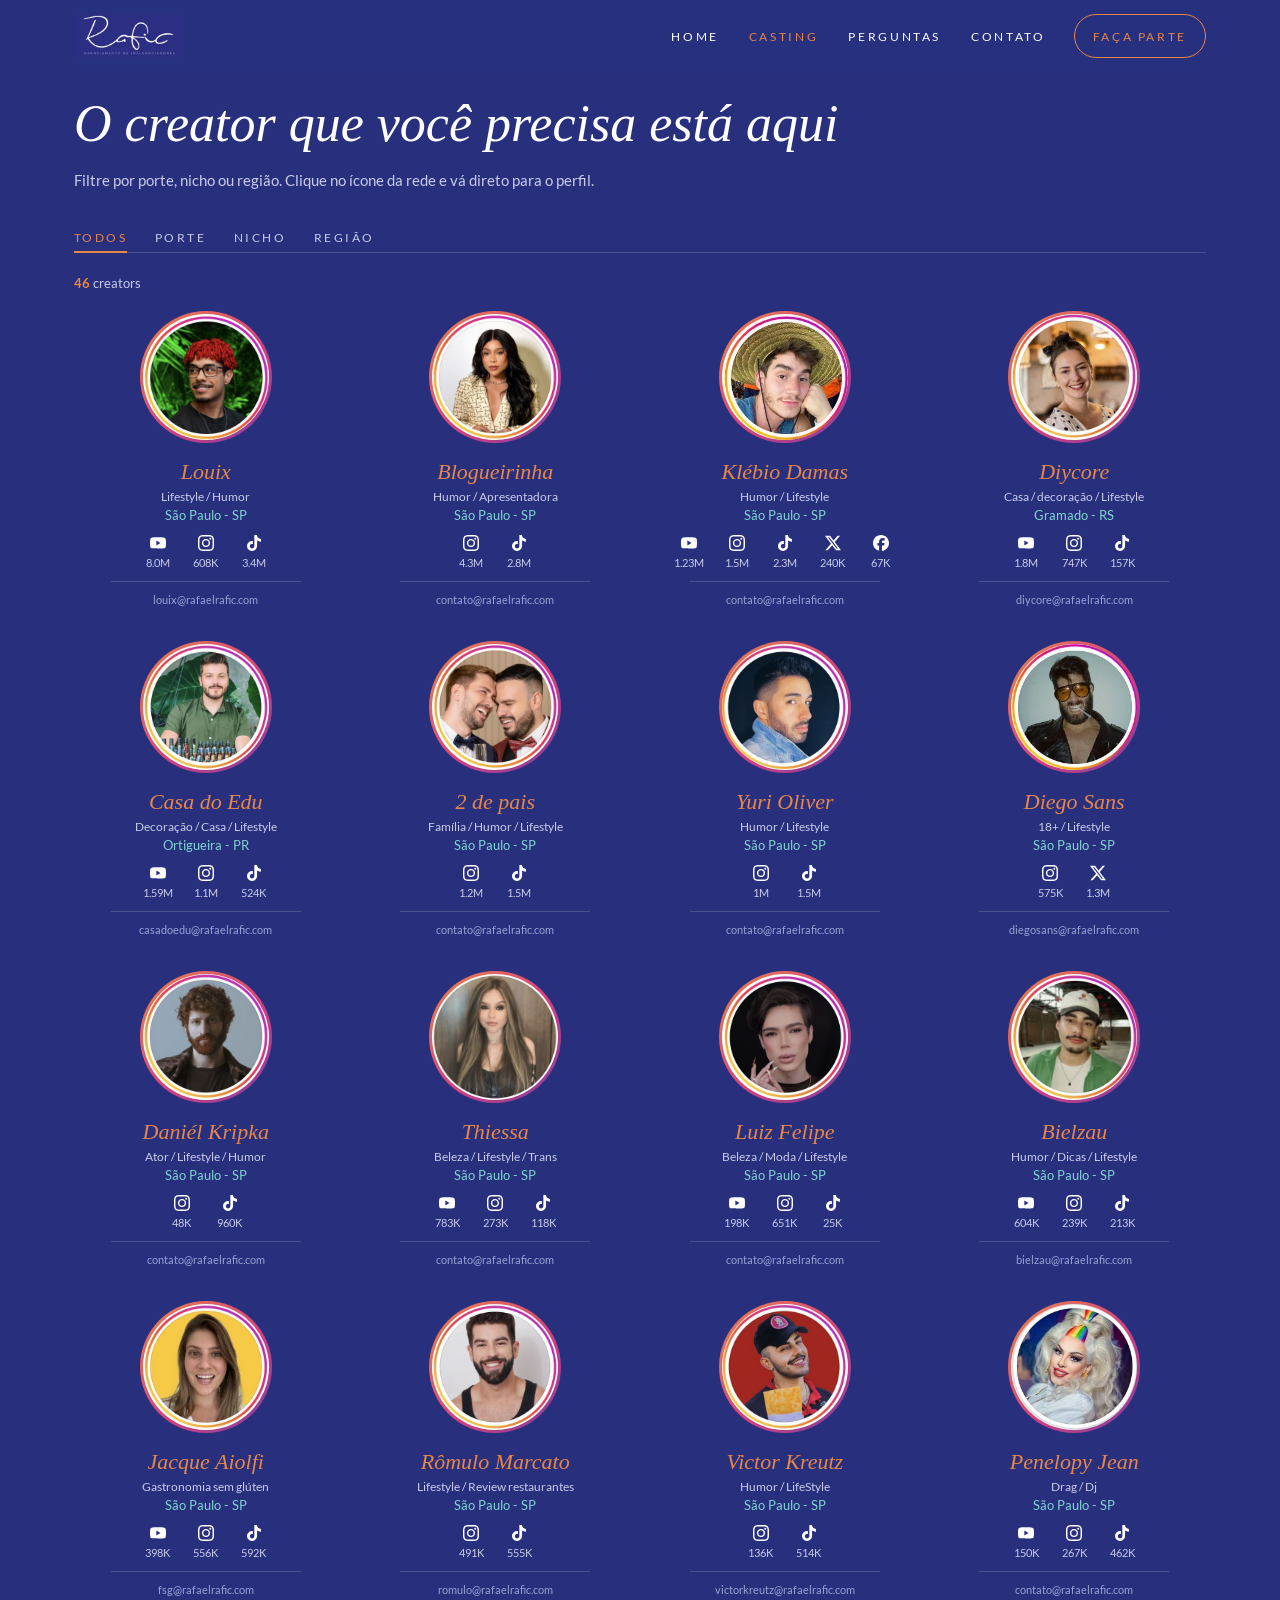
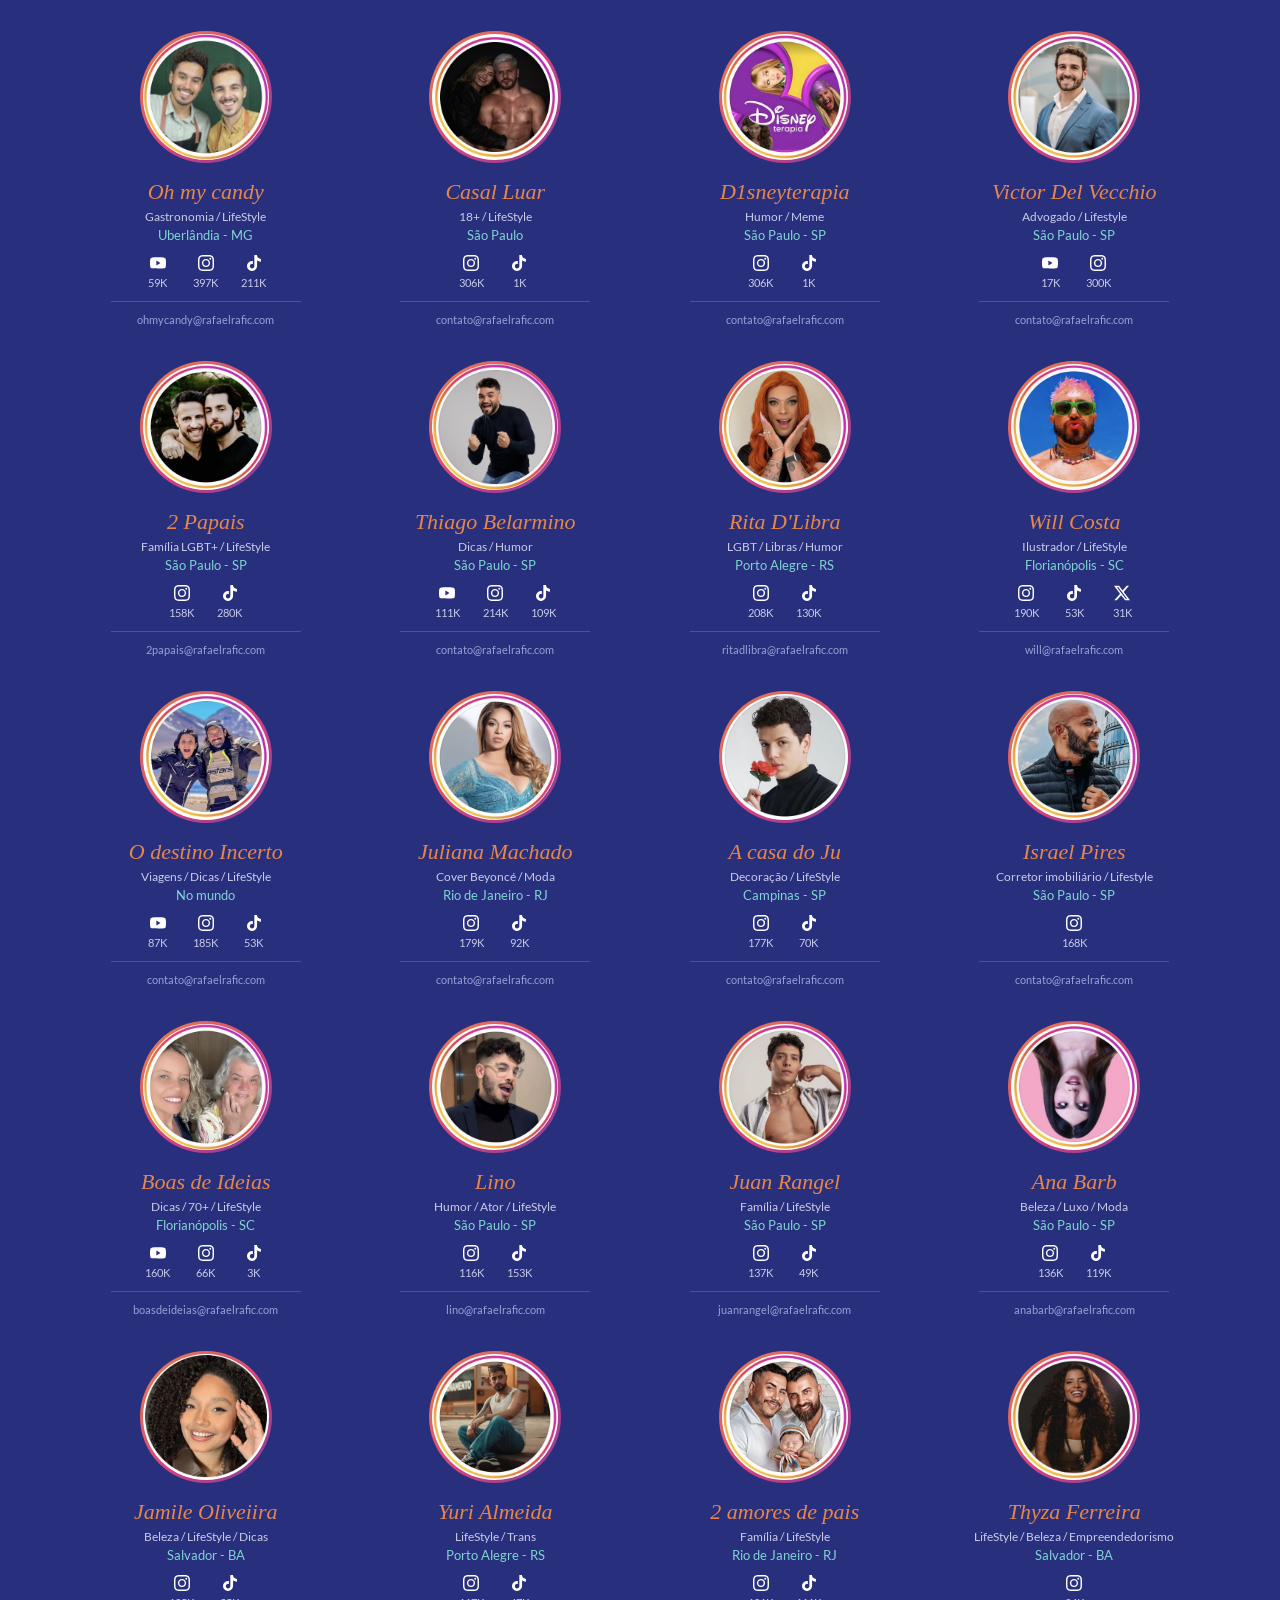
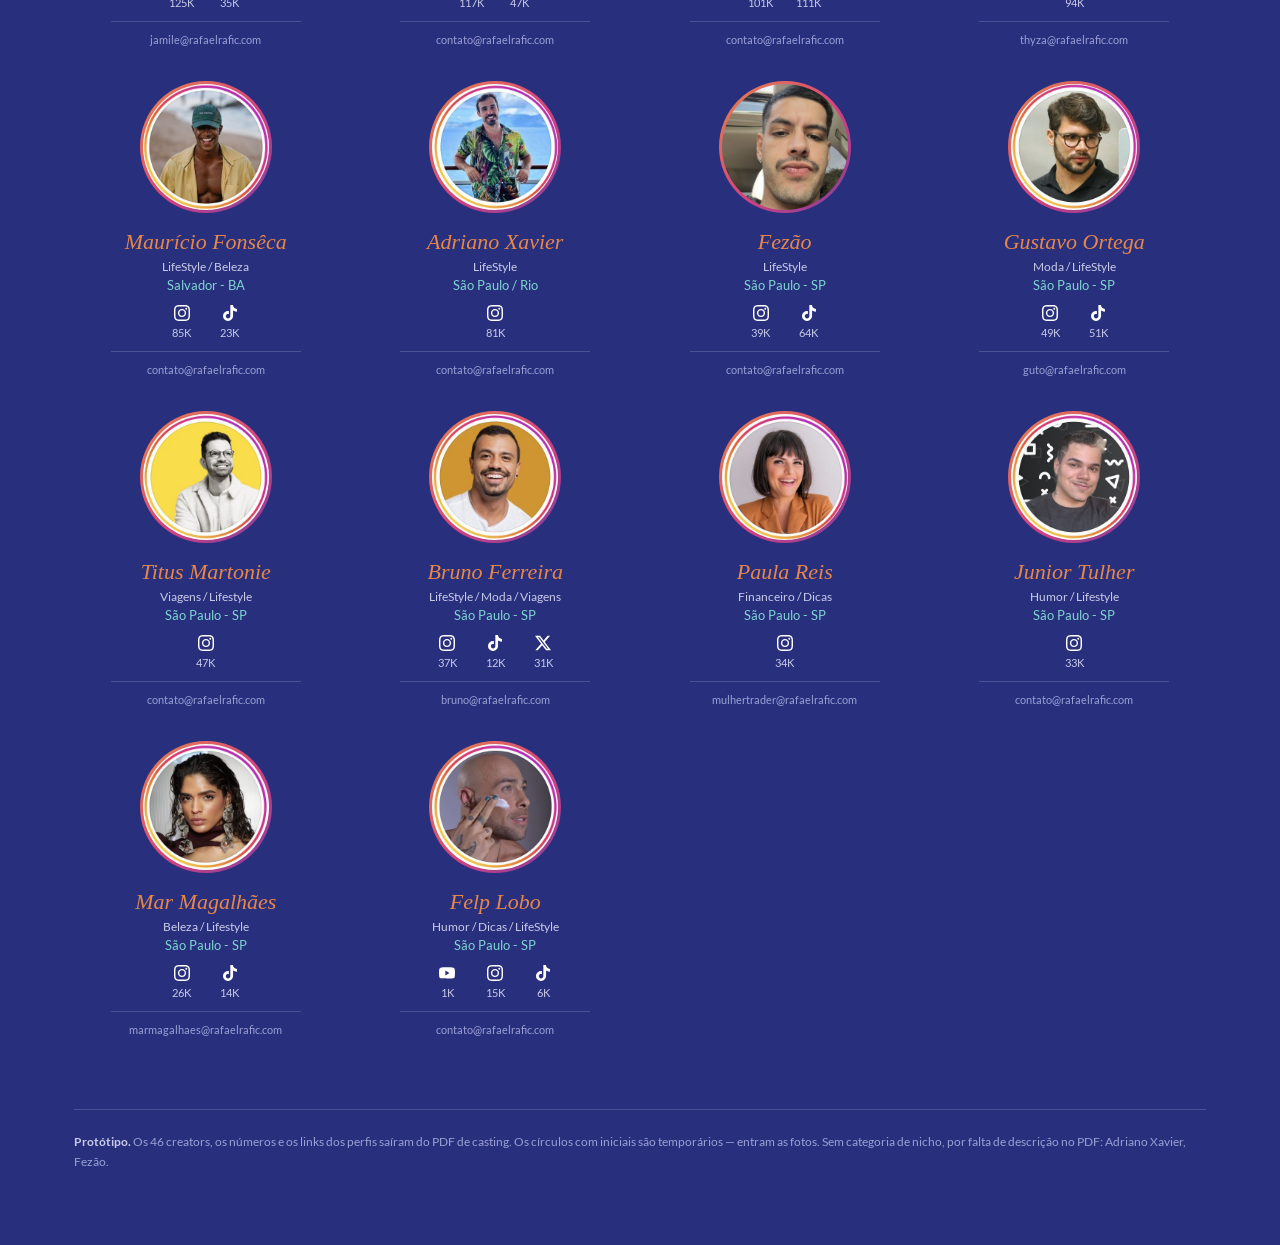
==== commit eef4ce0c: "Drop the "sem PDF, sem procurar link" line from both pages Co-Authored-By: Claude Opus 5 <noreply@an" ====
--- a/casting.html
+++ b/casting.html
@@ -160,7 +160,7 @@
   <section class="intro">
     <h1>O creator que você precisa está aqui</h1>
     <p>Filtre por porte, nicho ou região. Clique no ícone da rede e vá direto
-       para o perfil — sem PDF, sem procurar link.</p>
+       para o perfil.</p>
   </section>
 
   <div class="abas" role="tablist">
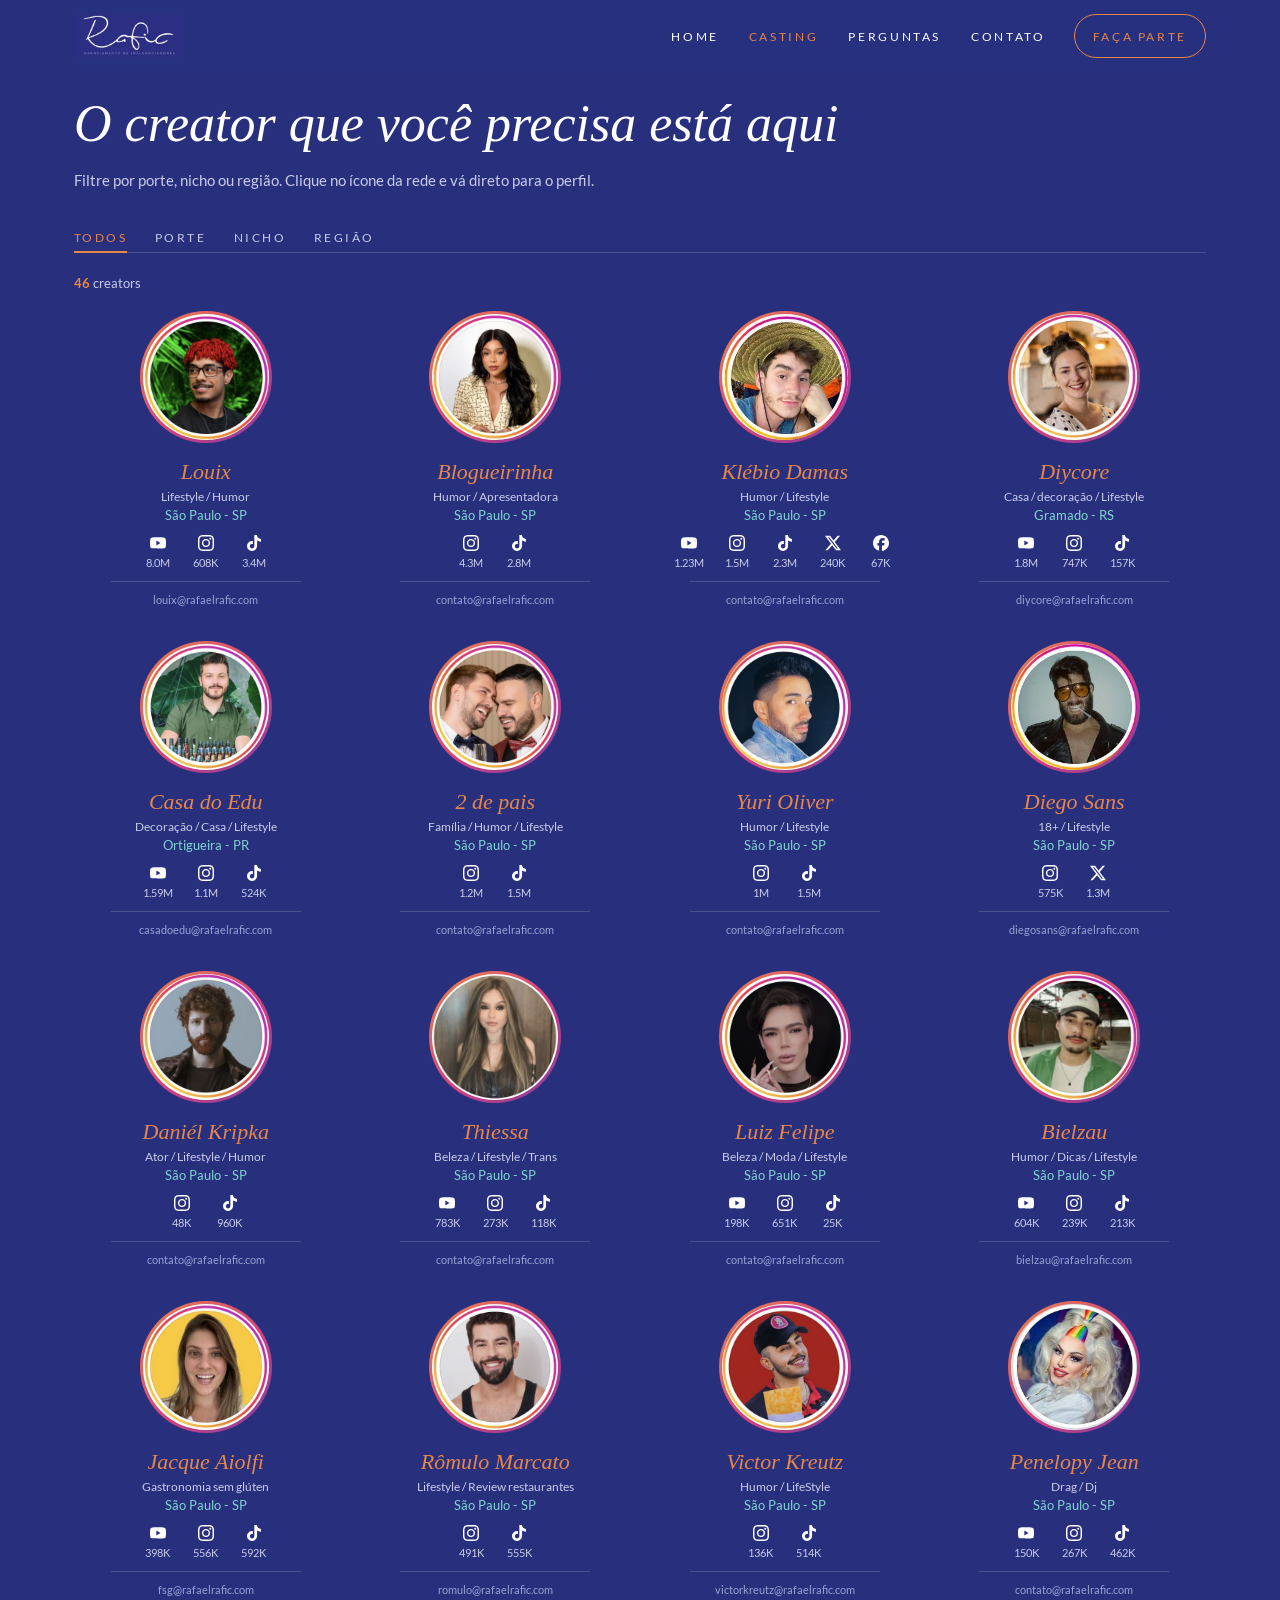
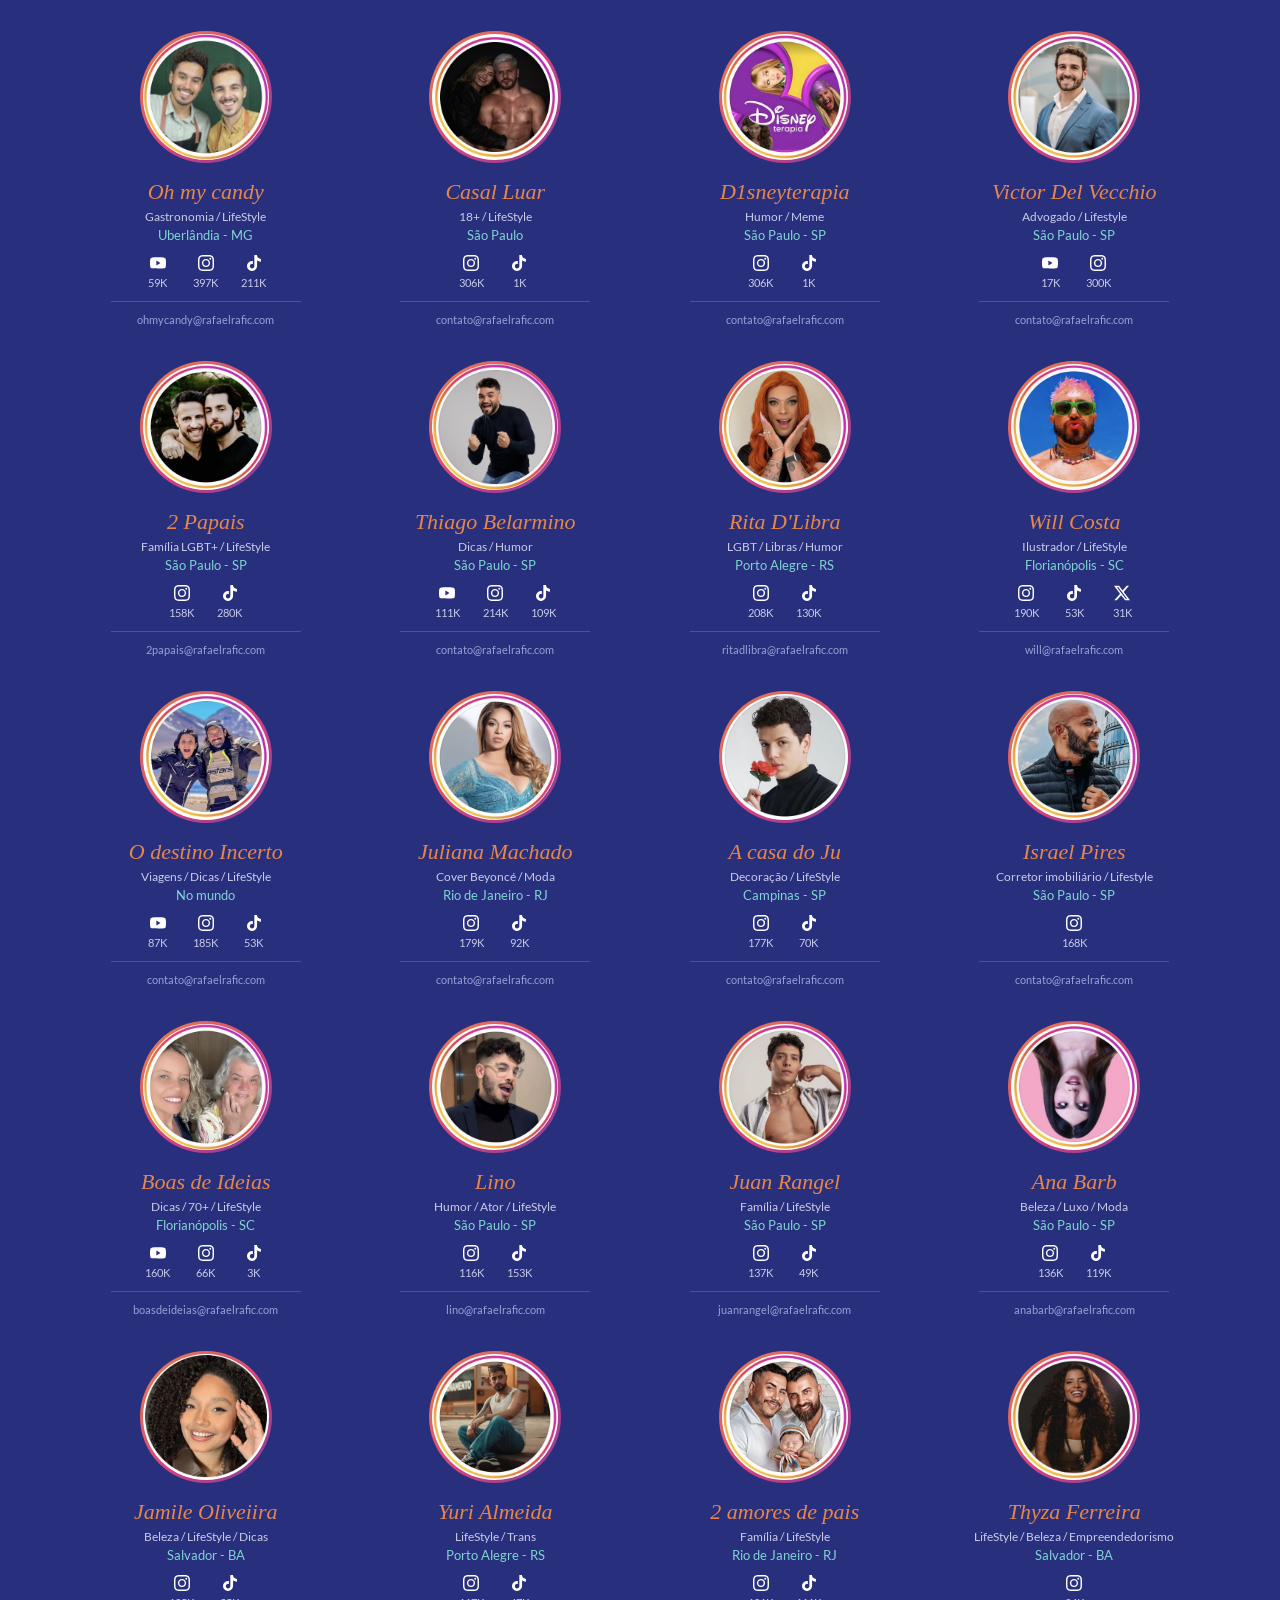
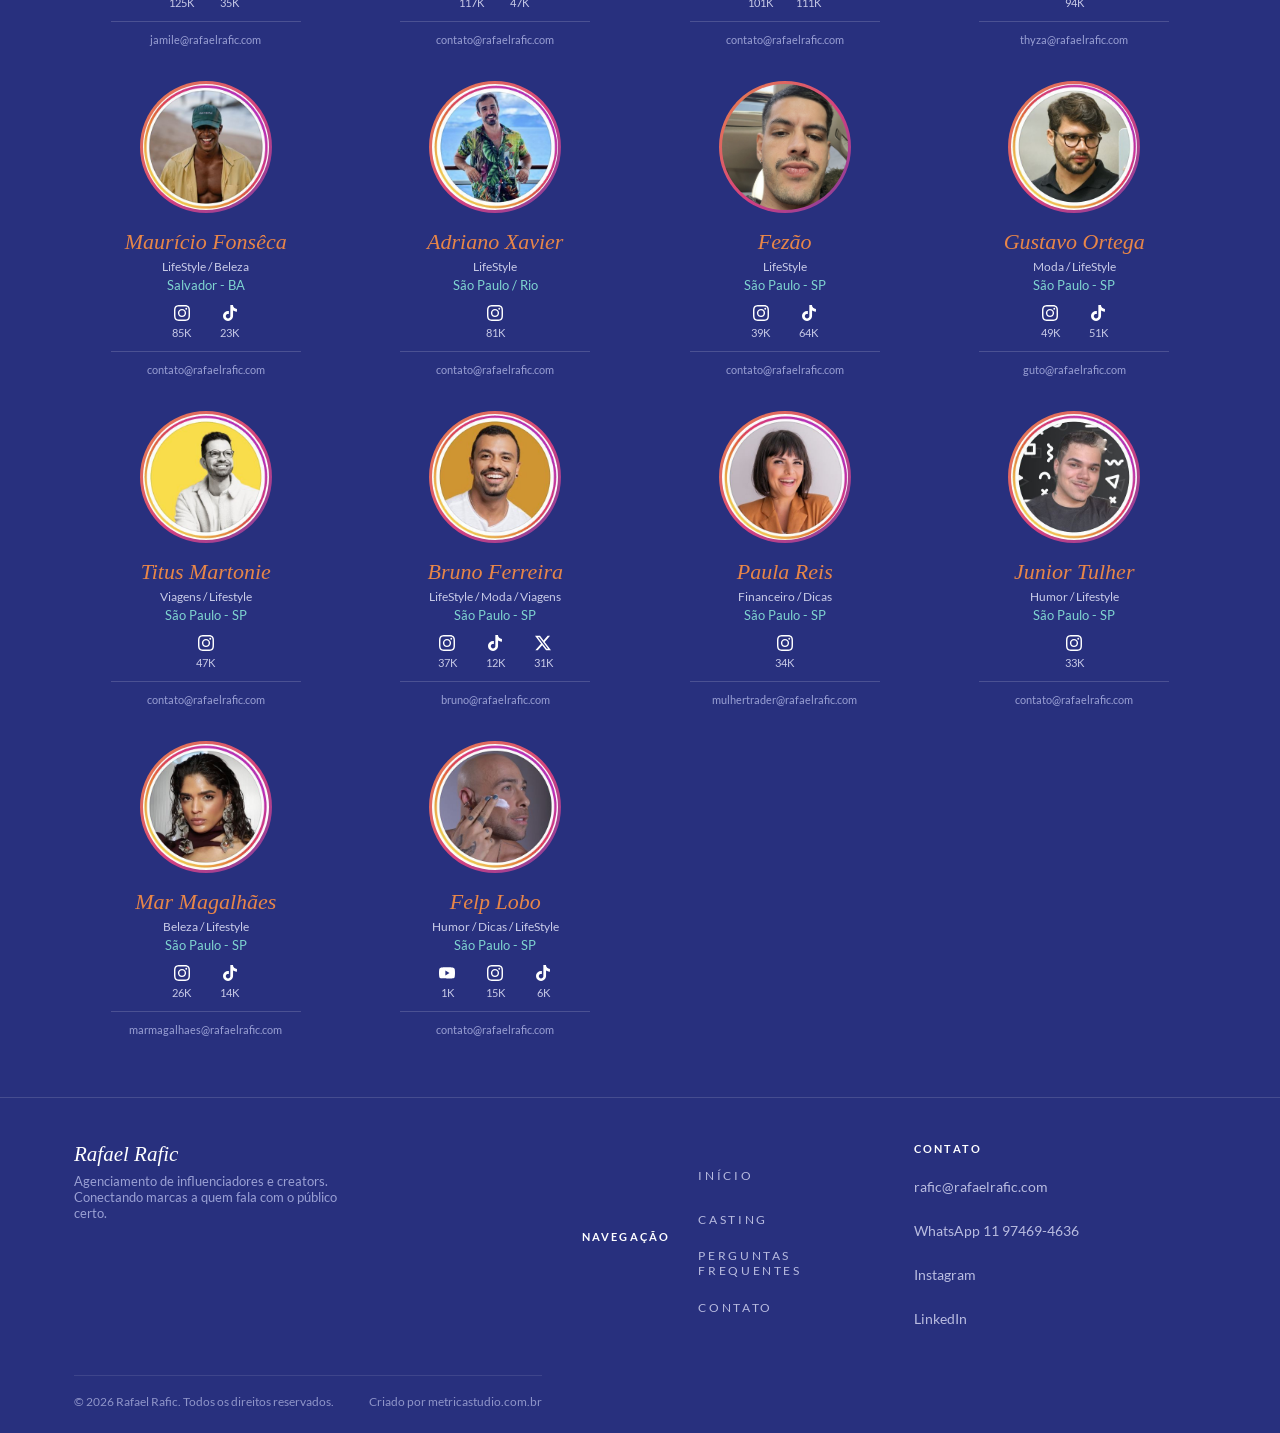
==== commit e24b3db5: "Replace the prototype note with a proper footer The casting page ended on an internal note about the" ====
--- a/casting.html
+++ b/casting.html
@@ -100,9 +100,6 @@
 .email:hover{color:#e88648}
 
 .vazio{padding:50px 0 70px;text-align:center;color:#c9cbe8}
-.nota{border-top:1px solid rgba(255,255,255,.16);padding:22px 0 60px;
-  font-size:12px;color:#9aa0d4;line-height:1.7}
-.nota b{color:#c9cbe8}
 
 @media(min-width:760px){
   .abrir{display:none}
@@ -134,6 +131,26 @@
   .contagem{margin:14px 0 0}
   .grade{padding-top:8px}
 }
+
+.rodape{margin-top:auto;border-top:1px solid rgba(255,255,255,.14);
+  padding:44px 0 0;font-size:14px;color:#b9bce0}
+.rodape .envelope{display:grid;gap:32px}
+.rodape h2{font-family:Georgia,"Times New Roman",serif;font-style:italic;
+  font-weight:400;font-size:21px;color:#fff;margin:0 0 6px}
+.rodape .lema{margin:0;max-width:34ch;color:#9aa0d4;font-size:13px}
+.rodape h3{font-size:11px;letter-spacing:.2em;text-transform:uppercase;
+  color:#fff;margin:0 0 10px;font-weight:700}
+.rodape ul{list-style:none;margin:0;padding:0}
+.rodape a{color:#b9bce0;text-decoration:none;display:inline-flex;
+  align-items:center;min-height:44px}
+.rodape a:hover{color:#e88648}
+.rodape .barra{margin-top:34px;border-top:1px solid rgba(255,255,255,.1);
+  padding:18px 0 24px;display:flex;justify-content:space-between;
+  gap:8px 20px;flex-wrap:wrap;font-size:12px;color:#8f95c9}
+.rodape .barra a{min-height:auto;color:#8f95c9}
+@media(min-width:760px){
+  .rodape .envelope{grid-template-columns:1.6fr 1fr 1fr;gap:40px}
+}
 </style>
 </head>
 <body>
@@ -175,13 +192,49 @@
   <div class="grade"><article class="cartao" data-porte="macro" data-uf="SP" data-nichos="Humor"><div class="anel"><div class="avatar"><img src="fotos/louix.jpg" alt="Louix" loading="lazy"></div></div><h3>Louix</h3><p class="nicho">Lifestyle / Humor</p><p class="cidade">São Paulo - SP</p><div class="redes"><a class="rede" href="https://www.youtube.com/louixx" target="_blank" rel="noopener" title="YouTube de Louix"><svg class="icone" aria-hidden="true"><use href="#i-youtube"/></svg><span class="sr">YouTube</span><b>8.0M</b></a><a class="rede" href="https://www.instagram.com/louixmarfil/" target="_blank" rel="noopener" title="Instagram de Louix"><svg class="icone" aria-hidden="true"><use href="#i-instagram"/></svg><span class="sr">Instagram</span><b>608K</b></a><a class="rede" href="https://www.tiktok.com/@louix" target="_blank" rel="noopener" title="TikTok de Louix"><svg class="icone" aria-hidden="true"><use href="#i-tiktok"/></svg><span class="sr">TikTok</span><b>3.4M</b></a></div><a class="email" href="mailto:louix@rafaelrafic.com">louix@rafaelrafic.com</a></article><article class="cartao" data-porte="macro" data-uf="SP" data-nichos="Entretenimento|Humor"><div class="anel"><div class="avatar"><img src="fotos/blogueirinha.jpg" alt="Blogueirinha" loading="lazy"></div></div><h3>Blogueirinha</h3><p class="nicho">Humor / Apresentadora</p><p class="cidade">São Paulo - SP</p><div class="redes"><a class="rede" href="https://www.instagram.com/blogueirinha/" target="_blank" rel="noopener" title="Instagram de Blogueirinha"><svg class="icone" aria-hidden="true"><use href="#i-instagram"/></svg><span class="sr">Instagram</span><b>4.3M</b></a><a class="rede" href="https://www.tiktok.com/@i_blogueirinha" target="_blank" rel="noopener" title="TikTok de Blogueirinha"><svg class="icone" aria-hidden="true"><use href="#i-tiktok"/></svg><span class="sr">TikTok</span><b>2.8M</b></a></div><a class="email" href="mailto:contato@rafaelrafic.com">contato@rafaelrafic.com</a></article><article class="cartao" data-porte="macro" data-uf="SP" data-nichos="Humor"><div class="anel"><div class="avatar"><img src="fotos/klebio-damas.jpg" alt="Klébio Damas" loading="lazy"></div></div><h3>Klébio Damas</h3><p class="nicho">Humor / Lifestyle</p><p class="cidade">São Paulo - SP</p><div class="redes"><a class="rede" href="https://www.youtube.com/channel/UCdKdmvjGSkT5CJlZGamPaYQ" target="_blank" rel="noopener" title="YouTube de Klébio Damas"><svg class="icone" aria-hidden="true"><use href="#i-youtube"/></svg><span class="sr">YouTube</span><b>1.23M</b></a><a class="rede" href="https://www.instagram.com/klebiodamas" target="_blank" rel="noopener" title="Instagram de Klébio Damas"><svg class="icone" aria-hidden="true"><use href="#i-instagram"/></svg><span class="sr">Instagram</span><b>1.5M</b></a><a class="rede" href="https://www.tiktok.com/@klebiodamas" target="_blank" rel="noopener" title="TikTok de Klébio Damas"><svg class="icone" aria-hidden="true"><use href="#i-tiktok"/></svg><span class="sr">TikTok</span><b>2.3M</b></a><a class="rede" href="https://twitter.com/klebiodamas" target="_blank" rel="noopener" title="X de Klébio Damas"><svg class="icone" aria-hidden="true"><use href="#i-twitter"/></svg><span class="sr">X</span><b>240K</b></a><a class="rede" href="https://www.facebook.com/klebiodamas" target="_blank" rel="noopener" title="Facebook de Klébio Damas"><svg class="icone" aria-hidden="true"><use href="#i-facebook"/></svg><span class="sr">Facebook</span><b>67K</b></a></div><a class="email" href="mailto:contato@rafaelrafic.com">contato@rafaelrafic.com</a></article><article class="cartao" data-porte="macro" data-uf="RS" data-nichos="Casa e Decoração"><div class="anel"><div class="avatar"><img src="fotos/diycore.jpg" alt="Diycore" loading="lazy"></div></div><h3>Diycore</h3><p class="nicho">Casa / decoração / Lifestyle</p><p class="cidade">Gramado - RS</p><div class="redes"><a class="rede" href="https://www.youtube.com/@diycore" target="_blank" rel="noopener" title="YouTube de Diycore"><svg class="icone" aria-hidden="true"><use href="#i-youtube"/></svg><span class="sr">YouTube</span><b>1.8M</b></a><a class="rede" href="https://www.instagram.com/diycore/" target="_blank" rel="noopener" title="Instagram de Diycore"><svg class="icone" aria-hidden="true"><use href="#i-instagram"/></svg><span class="sr">Instagram</span><b>747K</b></a><a class="rede" href="https://www.tiktok.com/@diycore" target="_blank" rel="noopener" title="TikTok de Diycore"><svg class="icone" aria-hidden="true"><use href="#i-tiktok"/></svg><span class="sr">TikTok</span><b>157K</b></a></div><a class="email" href="mailto:diycore@rafaelrafic.com">diycore@rafaelrafic.com</a></article><article class="cartao" data-porte="macro" data-uf="PR" data-nichos="Casa e Decoração"><div class="anel"><div class="avatar"><img src="fotos/casa-do-edu.jpg" alt="Casa do Edu" loading="lazy"></div></div><h3>Casa do Edu</h3><p class="nicho">Decoração / Casa / Lifestyle</p><p class="cidade">Ortigueira - PR</p><div class="redes"><a class="rede" href="https://www.youtube.com/channel/UCfYZRHQWV-evwn5kzQsK2Gg" target="_blank" rel="noopener" title="YouTube de Casa do Edu"><svg class="icone" aria-hidden="true"><use href="#i-youtube"/></svg><span class="sr">YouTube</span><b>1.59M</b></a><a class="rede" href="https://www.instagram.com/casadoedu/" target="_blank" rel="noopener" title="Instagram de Casa do Edu"><svg class="icone" aria-hidden="true"><use href="#i-instagram"/></svg><span class="sr">Instagram</span><b>1.1M</b></a><a class="rede" href="https://www.tiktok.com/@casadoedu" target="_blank" rel="noopener" title="TikTok de Casa do Edu"><svg class="icone" aria-hidden="true"><use href="#i-tiktok"/></svg><span class="sr">TikTok</span><b>524K</b></a></div><a class="email" href="mailto:casadoedu@rafaelrafic.com">casadoedu@rafaelrafic.com</a></article><article class="cartao" data-porte="macro" data-uf="SP" data-nichos="Família|Humor"><div class="anel"><div class="avatar"><img src="fotos/2-de-pais.jpg" alt="2 de pais" loading="lazy"></div></div><h3>2 de pais</h3><p class="nicho">Família / Humor / Lifestyle</p><p class="cidade">São Paulo - SP</p><div class="redes"><a class="rede" href="https://www.instagram.com/2depais/" target="_blank" rel="noopener" title="Instagram de 2 de pais"><svg class="icone" aria-hidden="true"><use href="#i-instagram"/></svg><span class="sr">Instagram</span><b>1.2M</b></a><a class="rede" href="https://www.tiktok.com/@2depais" target="_blank" rel="noopener" title="TikTok de 2 de pais"><svg class="icone" aria-hidden="true"><use href="#i-tiktok"/></svg><span class="sr">TikTok</span><b>1.5M</b></a></div><a class="email" href="mailto:contato@rafaelrafic.com">contato@rafaelrafic.com</a></article><article class="cartao" data-porte="macro" data-uf="SP" data-nichos="Humor"><div class="anel"><div class="avatar"><img src="fotos/yuri-oliver.jpg" alt="Yuri Oliver" loading="lazy"></div></div><h3>Yuri Oliver</h3><p class="nicho">Humor / Lifestyle</p><p class="cidade">São Paulo - SP</p><div class="redes"><a class="rede" href="https://instagram.com/euyurioliver" target="_blank" rel="noopener" title="Instagram de Yuri Oliver"><svg class="icone" aria-hidden="true"><use href="#i-instagram"/></svg><span class="sr">Instagram</span><b>1M</b></a><a class="rede" href="https://www.tiktok.com/@euyurioliver" target="_blank" rel="noopener" title="TikTok de Yuri Oliver"><svg class="icone" aria-hidden="true"><use href="#i-tiktok"/></svg><span class="sr">TikTok</span><b>1.5M</b></a></div><a class="email" href="mailto:contato@rafaelrafic.com">contato@rafaelrafic.com</a></article><article class="cartao" data-porte="macro" data-uf="SP" data-nichos="Público adulto"><div class="anel"><div class="avatar"><img src="fotos/diego-sans.jpg" alt="Diego Sans" loading="lazy"></div></div><h3>Diego Sans</h3><p class="nicho">18+ / Lifestyle</p><p class="cidade">São Paulo - SP</p><div class="redes"><a class="rede" href="https://www.instagram.com/diegosans/" target="_blank" rel="noopener" title="Instagram de Diego Sans"><svg class="icone" aria-hidden="true"><use href="#i-instagram"/></svg><span class="sr">Instagram</span><b>575K</b></a><a class="rede" href="https://twitter.com/diegosansporn" target="_blank" rel="noopener" title="X de Diego Sans"><svg class="icone" aria-hidden="true"><use href="#i-twitter"/></svg><span class="sr">X</span><b>1.3M</b></a></div><a class="email" href="mailto:diegosans@rafaelrafic.com">diegosans@rafaelrafic.com</a></article><article class="cartao" data-porte="macro" data-uf="SP" data-nichos="Entretenimento|Humor"><div class="anel"><div class="avatar"><img src="fotos/daniel-kripka.jpg" alt="Daniél Kripka" loading="lazy"></div></div><h3>Daniél Kripka</h3><p class="nicho">Ator / Lifestyle / Humor</p><p class="cidade">São Paulo - SP</p><div class="redes"><a class="rede" href="https://www.instagram.com/danikripka/" target="_blank" rel="noopener" title="Instagram de Daniél Kripka"><svg class="icone" aria-hidden="true"><use href="#i-instagram"/></svg><span class="sr">Instagram</span><b>48K</b></a><a class="rede" href="https://www.tiktok.com/@danikripka" target="_blank" rel="noopener" title="TikTok de Daniél Kripka"><svg class="icone" aria-hidden="true"><use href="#i-tiktok"/></svg><span class="sr">TikTok</span><b>960K</b></a></div><a class="email" href="mailto:contato@rafaelrafic.com">contato@rafaelrafic.com</a></article><article class="cartao" data-porte="macro" data-uf="SP" data-nichos="Beleza|Diversidade"><div class="anel"><div class="avatar"><img src="fotos/thiessa.jpg" alt="Thiessa" loading="lazy"></div></div><h3>Thiessa</h3><p class="nicho">Beleza / Lifestyle / Trans</p><p class="cidade">São Paulo - SP</p><div class="redes"><a class="rede" href="https://www.youtube.com/@Thiessita" target="_blank" rel="noopener" title="YouTube de Thiessa"><svg class="icone" aria-hidden="true"><use href="#i-youtube"/></svg><span class="sr">YouTube</span><b>783K</b></a><a class="rede" href="https://www.instagram.com/thiessita/" target="_blank" rel="noopener" title="Instagram de Thiessa"><svg class="icone" aria-hidden="true"><use href="#i-instagram"/></svg><span class="sr">Instagram</span><b>273K</b></a><a class="rede" href="https://www.tiktok.com/@thiessita" target="_blank" rel="noopener" title="TikTok de Thiessa"><svg class="icone" aria-hidden="true"><use href="#i-tiktok"/></svg><span class="sr">TikTok</span><b>118K</b></a></div><a class="email" href="mailto:contato@rafaelrafic.com">contato@rafaelrafic.com</a></article><article class="cartao" data-porte="macro" data-uf="SP" data-nichos="Beleza|Moda"><div class="anel"><div class="avatar"><img src="fotos/luiz-felipe.jpg" alt="Luiz Felipe" loading="lazy"></div></div><h3>Luiz Felipe</h3><p class="nicho">Beleza / Moda / Lifestyle</p><p class="cidade">São Paulo - SP</p><div class="redes"><a class="rede" href="https://youtube.com/@blogrluiz" target="_blank" rel="noopener" title="YouTube de Luiz Felipe"><svg class="icone" aria-hidden="true"><use href="#i-youtube"/></svg><span class="sr">YouTube</span><b>198K</b></a><a class="rede" href="https://www.instagram.com/blogrluiz/" target="_blank" rel="noopener" title="Instagram de Luiz Felipe"><svg class="icone" aria-hidden="true"><use href="#i-instagram"/></svg><span class="sr">Instagram</span><b>651K</b></a><a class="rede" href="https://www.tiktok.com/@luizfilipifaria" target="_blank" rel="noopener" title="TikTok de Luiz Felipe"><svg class="icone" aria-hidden="true"><use href="#i-tiktok"/></svg><span class="sr">TikTok</span><b>25K</b></a></div><a class="email" href="mailto:contato@rafaelrafic.com">contato@rafaelrafic.com</a></article><article class="cartao" data-porte="macro" data-uf="SP" data-nichos="Dicas|Humor"><div class="anel"><div class="avatar"><img src="fotos/bielzau.jpg" alt="Bielzau" loading="lazy"></div></div><h3>Bielzau</h3><p class="nicho">Humor / Dicas / Lifestyle</p><p class="cidade">São Paulo - SP</p><div class="redes"><a class="rede" href="https://www.youtube.com/@Bielzau" target="_blank" rel="noopener" title="YouTube de Bielzau"><svg class="icone" aria-hidden="true"><use href="#i-youtube"/></svg><span class="sr">YouTube</span><b>604K</b></a><a class="rede" href="https://www.instagram.com/bielzau/" target="_blank" rel="noopener" title="Instagram de Bielzau"><svg class="icone" aria-hidden="true"><use href="#i-instagram"/></svg><span class="sr">Instagram</span><b>239K</b></a><a class="rede" href="https://www.tiktok.com/@bielzau" target="_blank" rel="noopener" title="TikTok de Bielzau"><svg class="icone" aria-hidden="true"><use href="#i-tiktok"/></svg><span class="sr">TikTok</span><b>213K</b></a></div><a class="email" href="mailto:bielzau@rafaelrafic.com">bielzau@rafaelrafic.com</a></article><article class="cartao" data-porte="macro" data-uf="SP" data-nichos="Gastronomia"><div class="anel"><div class="avatar"><img src="fotos/jacque-aiolfi.jpg" alt="Jacque Aiolfi" loading="lazy"></div></div><h3>Jacque Aiolfi</h3><p class="nicho">Gastronomia sem glúten</p><p class="cidade">São Paulo - SP</p><div class="redes"><a class="rede" href="https://www.youtube.com/@Felizsemgluten" target="_blank" rel="noopener" title="YouTube de Jacque Aiolfi"><svg class="icone" aria-hidden="true"><use href="#i-youtube"/></svg><span class="sr">YouTube</span><b>398K</b></a><a class="rede" href="https://www.instagram.com/felizsemgluten/" target="_blank" rel="noopener" title="Instagram de Jacque Aiolfi"><svg class="icone" aria-hidden="true"><use href="#i-instagram"/></svg><span class="sr">Instagram</span><b>556K</b></a><a class="rede" href="https://www.tiktok.com/@felizsemgluten" target="_blank" rel="noopener" title="TikTok de Jacque Aiolfi"><svg class="icone" aria-hidden="true"><use href="#i-tiktok"/></svg><span class="sr">TikTok</span><b>592K</b></a></div><a class="email" href="mailto:fsg@rafaelrafic.com">fsg@rafaelrafic.com</a></article><article class="cartao" data-porte="macro" data-uf="SP" data-nichos="Gastronomia"><div class="anel"><div class="avatar"><img src="fotos/romulo-marcato.jpg" alt="Rômulo Marcato" loading="lazy"></div></div><h3>Rômulo Marcato</h3><p class="nicho">Lifestyle / Review restaurantes</p><p class="cidade">São Paulo - SP</p><div class="redes"><a class="rede" href="https://www.instagram.com/romulomarcato/" target="_blank" rel="noopener" title="Instagram de Rômulo Marcato"><svg class="icone" aria-hidden="true"><use href="#i-instagram"/></svg><span class="sr">Instagram</span><b>491K</b></a><a class="rede" href="https://www.tiktok.com/@romulo.marcato" target="_blank" rel="noopener" title="TikTok de Rômulo Marcato"><svg class="icone" aria-hidden="true"><use href="#i-tiktok"/></svg><span class="sr">TikTok</span><b>555K</b></a></div><a class="email" href="mailto:romulo@rafaelrafic.com">romulo@rafaelrafic.com</a></article><article class="cartao" data-porte="macro" data-uf="SP" data-nichos="Humor"><div class="anel"><div class="avatar"><img src="fotos/victor-kreutz.jpg" alt="Victor Kreutz" loading="lazy"></div></div><h3>Victor Kreutz</h3><p class="nicho">Humor / LifeStyle</p><p class="cidade">São Paulo - SP</p><div class="redes"><a class="rede" href="https://www.instagram.com/victorkreutz/" target="_blank" rel="noopener" title="Instagram de Victor Kreutz"><svg class="icone" aria-hidden="true"><use href="#i-instagram"/></svg><span class="sr">Instagram</span><b>136K</b></a><a class="rede" href="https://www.tiktok.com/@victorkreutz" target="_blank" rel="noopener" title="TikTok de Victor Kreutz"><svg class="icone" aria-hidden="true"><use href="#i-tiktok"/></svg><span class="sr">TikTok</span><b>514K</b></a></div><a class="email" href="mailto:victorkreutz@rafaelrafic.com">victorkreutz@rafaelrafic.com</a></article><article class="cartao" data-porte="medio" data-uf="SP" data-nichos="Diversidade|Entretenimento"><div class="anel"><div class="avatar"><img src="fotos/penelopy-jean.jpg" alt="Penelopy Jean" loading="lazy"></div></div><h3>Penelopy Jean</h3><p class="nicho">Drag / Dj</p><p class="cidade">São Paulo - SP</p><div class="redes"><a class="rede" href="https://www.youtube.com/channel/UCBFmghUZiJfKLrP15VTK5Jg" target="_blank" rel="noopener" title="YouTube de Penelopy Jean"><svg class="icone" aria-hidden="true"><use href="#i-youtube"/></svg><span class="sr">YouTube</span><b>150K</b></a><a class="rede" href="https://www.instagram.com/penelopyjean/" target="_blank" rel="noopener" title="Instagram de Penelopy Jean"><svg class="icone" aria-hidden="true"><use href="#i-instagram"/></svg><span class="sr">Instagram</span><b>267K</b></a><a class="rede" href="https://www.tiktok.com/@penelopyjean" target="_blank" rel="noopener" title="TikTok de Penelopy Jean"><svg class="icone" aria-hidden="true"><use href="#i-tiktok"/></svg><span class="sr">TikTok</span><b>462K</b></a></div><a class="email" href="mailto:contato@rafaelrafic.com">contato@rafaelrafic.com</a></article><article class="cartao" data-porte="medio" data-uf="MG" data-nichos="Gastronomia"><div class="anel"><div class="avatar"><img src="fotos/oh-my-candy.jpg" alt="Oh my candy" loading="lazy"></div></div><h3>Oh my candy</h3><p class="nicho">Gastronomia / LifeStyle</p><p class="cidade">Uberlândia - MG</p><div class="redes"><a class="rede" href="https://www.youtube.com/@_ohmycandy" target="_blank" rel="noopener" title="YouTube de Oh my candy"><svg class="icone" aria-hidden="true"><use href="#i-youtube"/></svg><span class="sr">YouTube</span><b>59K</b></a><a class="rede" href="https://www.instagram.com/_ohmycandy/" target="_blank" rel="noopener" title="Instagram de Oh my candy"><svg class="icone" aria-hidden="true"><use href="#i-instagram"/></svg><span class="sr">Instagram</span><b>397K</b></a><a class="rede" href="https://www.tiktok.com/@_ohmycandy" target="_blank" rel="noopener" title="TikTok de Oh my candy"><svg class="icone" aria-hidden="true"><use href="#i-tiktok"/></svg><span class="sr">TikTok</span><b>211K</b></a></div><a class="email" href="mailto:ohmycandy@rafaelrafic.com">ohmycandy@rafaelrafic.com</a></article><article class="cartao" data-porte="medio" data-uf="" data-nichos="Público adulto"><div class="anel"><div class="avatar"><img src="fotos/casal-luar.jpg" alt="Casal Luar" loading="lazy"></div></div><h3>Casal Luar</h3><p class="nicho">18+ / LifeStyle</p><p class="cidade">São Paulo</p><div class="redes"><a class="rede" href="https://www.instagram.com/luarcasalofc/" target="_blank" rel="noopener" title="Instagram de Casal Luar"><svg class="icone" aria-hidden="true"><use href="#i-instagram"/></svg><span class="sr">Instagram</span><b>306K</b></a><a class="rede" href="https://www.tiktok.com/@luarcasal" target="_blank" rel="noopener" title="TikTok de Casal Luar"><svg class="icone" aria-hidden="true"><use href="#i-tiktok"/></svg><span class="sr">TikTok</span><b>1K</b></a></div><a class="email" href="mailto:contato@rafaelrafic.com">contato@rafaelrafic.com</a></article><article class="cartao" data-porte="medio" data-uf="SP" data-nichos="Humor"><div class="anel"><div class="avatar"><img src="fotos/d1sneyterapia.jpg" alt="D1sneyterapia" loading="lazy"></div></div><h3>D1sneyterapia</h3><p class="nicho">Humor / Meme</p><p class="cidade">São Paulo - SP</p><div class="redes"><a class="rede" href="https://www.instagram.com/d1sneyterapia/" target="_blank" rel="noopener" title="Instagram de D1sneyterapia"><svg class="icone" aria-hidden="true"><use href="#i-instagram"/></svg><span class="sr">Instagram</span><b>306K</b></a><a class="rede" href="https://www.tiktok.com/@d1sneyterapia?lang=pt-BR" target="_blank" rel="noopener" title="TikTok de D1sneyterapia"><svg class="icone" aria-hidden="true"><use href="#i-tiktok"/></svg><span class="sr">TikTok</span><b>1K</b></a></div><a class="email" href="mailto:contato@rafaelrafic.com">contato@rafaelrafic.com</a></article><article class="cartao" data-porte="medio" data-uf="SP" data-nichos="Negócios"><div class="anel"><div class="avatar"><img src="fotos/victor-del-vecchio.jpg" alt="Victor Del Vecchio" loading="lazy"></div></div><h3>Victor Del Vecchio</h3><p class="nicho">Advogado / Lifestyle</p><p class="cidade">São Paulo - SP</p><div class="redes"><a class="rede" href="https://www.youtube.com/@victordelvecchio" target="_blank" rel="noopener" title="YouTube de Victor Del Vecchio"><svg class="icone" aria-hidden="true"><use href="#i-youtube"/></svg><span class="sr">YouTube</span><b>17K</b></a><a class="rede" href="https://www.instagram.com/victordelvecchio/" target="_blank" rel="noopener" title="Instagram de Victor Del Vecchio"><svg class="icone" aria-hidden="true"><use href="#i-instagram"/></svg><span class="sr">Instagram</span><b>300K</b></a></div><a class="email" href="mailto:contato@rafaelrafic.com">contato@rafaelrafic.com</a></article><article class="cartao" data-porte="medio" data-uf="SP" data-nichos="Diversidade|Família"><div class="anel"><div class="avatar"><img src="fotos/2-papais.jpg" alt="2 Papais" loading="lazy"></div></div><h3>2 Papais</h3><p class="nicho">Família LGBT+ / LifeStyle</p><p class="cidade">São Paulo - SP</p><div class="redes"><a class="rede" href="https://www.instagram.com/2papais/" target="_blank" rel="noopener" title="Instagram de 2 Papais"><svg class="icone" aria-hidden="true"><use href="#i-instagram"/></svg><span class="sr">Instagram</span><b>158K</b></a><a class="rede" href="https://www.tiktok.com/@2papais" target="_blank" rel="noopener" title="TikTok de 2 Papais"><svg class="icone" aria-hidden="true"><use href="#i-tiktok"/></svg><span class="sr">TikTok</span><b>280K</b></a></div><a class="email" href="mailto:2papais@rafaelrafic.com">2papais@rafaelrafic.com</a></article><article class="cartao" data-porte="medio" data-uf="SP" data-nichos="Dicas|Humor"><div class="anel"><div class="avatar"><img src="fotos/thiago-belarmino.jpg" alt="Thiago Belarmino" loading="lazy"></div></div><h3>Thiago Belarmino</h3><p class="nicho">Dicas / Humor</p><p class="cidade">São Paulo - SP</p><div class="redes"><a class="rede" href="https://www.youtube.com/@Thiago_Belarmino" target="_blank" rel="noopener" title="YouTube de Thiago Belarmino"><svg class="icone" aria-hidden="true"><use href="#i-youtube"/></svg><span class="sr">YouTube</span><b>111K</b></a><a class="rede" href="https://www.instagram.com/thiagobelarmino_/" target="_blank" rel="noopener" title="Instagram de Thiago Belarmino"><svg class="icone" aria-hidden="true"><use href="#i-instagram"/></svg><span class="sr">Instagram</span><b>214K</b></a><a class="rede" href="https://www.tiktok.com/@belarminothiago_" target="_blank" rel="noopener" title="TikTok de Thiago Belarmino"><svg class="icone" aria-hidden="true"><use href="#i-tiktok"/></svg><span class="sr">TikTok</span><b>109K</b></a></div><a class="email" href="mailto:contato@rafaelrafic.com">contato@rafaelrafic.com</a></article><article class="cartao" data-porte="medio" data-uf="RS" data-nichos="Diversidade|Humor"><div class="anel"><div class="avatar"><img src="fotos/rita-d-libra.jpg" alt="Rita D&#x27;Libra" loading="lazy"></div></div><h3>Rita D&#x27;Libra</h3><p class="nicho">LGBT / Libras / Humor</p><p class="cidade">Porto Alegre - RS</p><div class="redes"><a class="rede" href="https://www.instagram.com/ritadlibra/" target="_blank" rel="noopener" title="Instagram de Rita D&#x27;Libra"><svg class="icone" aria-hidden="true"><use href="#i-instagram"/></svg><span class="sr">Instagram</span><b>208K</b></a><a class="rede" href="https://www.tiktok.com/@ritadlibra" target="_blank" rel="noopener" title="TikTok de Rita D&#x27;Libra"><svg class="icone" aria-hidden="true"><use href="#i-tiktok"/></svg><span class="sr">TikTok</span><b>130K</b></a></div><a class="email" href="mailto:ritadlibra@rafaelrafic.com">ritadlibra@rafaelrafic.com</a></article><article class="cartao" data-porte="medio" data-uf="SC" data-nichos="Entretenimento"><div class="anel"><div class="avatar"><img src="fotos/will-costa.jpg" alt="Will Costa" loading="lazy"></div></div><h3>Will Costa</h3><p class="nicho">Ilustrador / LifeStyle</p><p class="cidade">Florianópolis - SC</p><div class="redes"><a class="rede" href="https://www.instagram.com/_willcosta/" target="_blank" rel="noopener" title="Instagram de Will Costa"><svg class="icone" aria-hidden="true"><use href="#i-instagram"/></svg><span class="sr">Instagram</span><b>190K</b></a><a class="rede" href="https://www.tiktok.com/@_willcosta" target="_blank" rel="noopener" title="TikTok de Will Costa"><svg class="icone" aria-hidden="true"><use href="#i-tiktok"/></svg><span class="sr">TikTok</span><b>53K</b></a><a class="rede" href="https://twitter.com/williancosta" target="_blank" rel="noopener" title="X de Will Costa"><svg class="icone" aria-hidden="true"><use href="#i-twitter"/></svg><span class="sr">X</span><b>31K</b></a></div><a class="email" href="mailto:will@rafaelrafic.com">will@rafaelrafic.com</a></article><article class="cartao" data-porte="medio" data-uf="" data-nichos="Dicas|Viagens"><div class="anel"><div class="avatar"><img src="fotos/o-destino-incerto.jpg" alt="O destino Incerto" loading="lazy"></div></div><h3>O destino Incerto</h3><p class="nicho">Viagens / Dicas / LifeStyle</p><p class="cidade">No mundo</p><div class="redes"><a class="rede" href="https://www.youtube.com/@destinoincerto" target="_blank" rel="noopener" title="YouTube de O destino Incerto"><svg class="icone" aria-hidden="true"><use href="#i-youtube"/></svg><span class="sr">YouTube</span><b>87K</b></a><a class="rede" href="https://www.instagram.com/odestinoincerto" target="_blank" rel="noopener" title="Instagram de O destino Incerto"><svg class="icone" aria-hidden="true"><use href="#i-instagram"/></svg><span class="sr">Instagram</span><b>185K</b></a><a class="rede" href="https://www.tiktok.com/@odestinoincerto" target="_blank" rel="noopener" title="TikTok de O destino Incerto"><svg class="icone" aria-hidden="true"><use href="#i-tiktok"/></svg><span class="sr">TikTok</span><b>53K</b></a></div><a class="email" href="mailto:contato@rafaelrafic.com">contato@rafaelrafic.com</a></article><article class="cartao" data-porte="medio" data-uf="RJ" data-nichos="Entretenimento|Moda"><div class="anel"><div class="avatar"><img src="fotos/juliana-machado.jpg" alt="Juliana Machado" loading="lazy"></div></div><h3>Juliana Machado</h3><p class="nicho">Cover Beyoncé / Moda</p><p class="cidade">Rio de Janeiro - RJ</p><div class="redes"><a class="rede" href="https://www.instagram.com/negraestylosa/" target="_blank" rel="noopener" title="Instagram de Juliana Machado"><svg class="icone" aria-hidden="true"><use href="#i-instagram"/></svg><span class="sr">Instagram</span><b>179K</b></a><a class="rede" href="https://www.tiktok.com/@juhmachadoofc" target="_blank" rel="noopener" title="TikTok de Juliana Machado"><svg class="icone" aria-hidden="true"><use href="#i-tiktok"/></svg><span class="sr">TikTok</span><b>92K</b></a></div><a class="email" href="mailto:contato@rafaelrafic.com">contato@rafaelrafic.com</a></article><article class="cartao" data-porte="medio" data-uf="SP" data-nichos="Casa e Decoração"><div class="anel"><div class="avatar"><img src="fotos/a-casa-do-ju.jpg" alt="A casa do Ju" loading="lazy"></div></div><h3>A casa do Ju</h3><p class="nicho">Decoração / LifeStyle</p><p class="cidade">Campinas - SP</p><div class="redes"><a class="rede" href="https://www.instagram.com/acasadoju/" target="_blank" rel="noopener" title="Instagram de A casa do Ju"><svg class="icone" aria-hidden="true"><use href="#i-instagram"/></svg><span class="sr">Instagram</span><b>177K</b></a><a class="rede" href="https://www.tiktok.com/@acasadoju" target="_blank" rel="noopener" title="TikTok de A casa do Ju"><svg class="icone" aria-hidden="true"><use href="#i-tiktok"/></svg><span class="sr">TikTok</span><b>70K</b></a></div><a class="email" href="mailto:contato@rafaelrafic.com">contato@rafaelrafic.com</a></article><article class="cartao" data-porte="medio" data-uf="SP" data-nichos="Negócios"><div class="anel"><div class="avatar"><img src="fotos/israel-pires.jpg" alt="Israel Pires" loading="lazy"></div></div><h3>Israel Pires</h3><p class="nicho">Corretor imobiliário / Lifestyle</p><p class="cidade">São Paulo - SP</p><div class="redes"><a class="rede" href="https://www.instagram.com/israelpires" target="_blank" rel="noopener" title="Instagram de Israel Pires"><svg class="icone" aria-hidden="true"><use href="#i-instagram"/></svg><span class="sr">Instagram</span><b>168K</b></a></div><a class="email" href="mailto:contato@rafaelrafic.com">contato@rafaelrafic.com</a></article><article class="cartao" data-porte="medio" data-uf="SC" data-nichos="Dicas"><div class="anel"><div class="avatar"><img src="fotos/boas-de-ideias.jpg" alt="Boas de Ideias" loading="lazy"></div></div><h3>Boas de Ideias</h3><p class="nicho">Dicas / 70+ / LifeStyle</p><p class="cidade">Florianópolis - SC</p><div class="redes"><a class="rede" href="https://www.youtube.com/@BoasdeIdeias" target="_blank" rel="noopener" title="YouTube de Boas de Ideias"><svg class="icone" aria-hidden="true"><use href="#i-youtube"/></svg><span class="sr">YouTube</span><b>160K</b></a><a class="rede" href="https://www.instagram.com/boasdeideias/" target="_blank" rel="noopener" title="Instagram de Boas de Ideias"><svg class="icone" aria-hidden="true"><use href="#i-instagram"/></svg><span class="sr">Instagram</span><b>66K</b></a><a class="rede" href="https://www.tiktok.com/@boasdeideias" target="_blank" rel="noopener" title="TikTok de Boas de Ideias"><svg class="icone" aria-hidden="true"><use href="#i-tiktok"/></svg><span class="sr">TikTok</span><b>3K</b></a></div><a class="email" href="mailto:boasdeideias@rafaelrafic.com">boasdeideias@rafaelrafic.com</a></article><article class="cartao" data-porte="medio" data-uf="SP" data-nichos="Entretenimento|Humor"><div class="anel"><div class="avatar"><img src="fotos/lino.jpg" alt="Lino" loading="lazy"></div></div><h3>Lino</h3><p class="nicho">Humor / Ator / LifeStyle</p><p class="cidade">São Paulo - SP</p><div class="redes"><a class="rede" href="https://www.instagram.com/linoverso/" target="_blank" rel="noopener" title="Instagram de Lino"><svg class="icone" aria-hidden="true"><use href="#i-instagram"/></svg><span class="sr">Instagram</span><b>116K</b></a><a class="rede" href="https://www.tiktok.com/@linoverso" target="_blank" rel="noopener" title="TikTok de Lino"><svg class="icone" aria-hidden="true"><use href="#i-tiktok"/></svg><span class="sr">TikTok</span><b>153K</b></a></div><a class="email" href="mailto:lino@rafaelrafic.com">lino@rafaelrafic.com</a></article><article class="cartao" data-porte="medio" data-uf="SP" data-nichos="Família"><div class="anel"><div class="avatar"><img src="fotos/juan-rangel.jpg" alt="Juan Rangel" loading="lazy"></div></div><h3>Juan Rangel</h3><p class="nicho">Família / LifeStyle</p><p class="cidade">São Paulo - SP</p><div class="redes"><a class="rede" href="https://www.instagram.com/juanrangell/" target="_blank" rel="noopener" title="Instagram de Juan Rangel"><svg class="icone" aria-hidden="true"><use href="#i-instagram"/></svg><span class="sr">Instagram</span><b>137K</b></a><a class="rede" href="https://www.tiktok.com/@juanrangelll" target="_blank" rel="noopener" title="TikTok de Juan Rangel"><svg class="icone" aria-hidden="true"><use href="#i-tiktok"/></svg><span class="sr">TikTok</span><b>49K</b></a></div><a class="email" href="mailto:juanrangel@rafaelrafic.com">juanrangel@rafaelrafic.com</a></article><article class="cartao" data-porte="medio" data-uf="SP" data-nichos="Beleza|Moda"><div class="anel"><div class="avatar"><img src="fotos/ana-barb.jpg" alt="Ana Barb" loading="lazy"></div></div><h3>Ana Barb</h3><p class="nicho">Beleza / Luxo / Moda</p><p class="cidade">São Paulo - SP</p><div class="redes"><a class="rede" href="https://www.instagram.com/anabarb.s/" target="_blank" rel="noopener" title="Instagram de Ana Barb"><svg class="icone" aria-hidden="true"><use href="#i-instagram"/></svg><span class="sr">Instagram</span><b>136K</b></a><a class="rede" href="https://www.tiktok.com/@anabarb.s" target="_blank" rel="noopener" title="TikTok de Ana Barb"><svg class="icone" aria-hidden="true"><use href="#i-tiktok"/></svg><span class="sr">TikTok</span><b>119K</b></a></div><a class="email" href="mailto:anabarb@rafaelrafic.com">anabarb@rafaelrafic.com</a></article><article class="cartao" data-porte="medio" data-uf="BA" data-nichos="Beleza|Dicas"><div class="anel"><div class="avatar"><img src="fotos/jamile-oliveiira.jpg" alt="Jamile Oliveiira" loading="lazy"></div></div><h3>Jamile Oliveiira</h3><p class="nicho">Beleza / LifeStyle / Dicas</p><p class="cidade">Salvador - BA</p><div class="redes"><a class="rede" href="https://www.instagram.com/jamileoliveiira/" target="_blank" rel="noopener" title="Instagram de Jamile Oliveiira"><svg class="icone" aria-hidden="true"><use href="#i-instagram"/></svg><span class="sr">Instagram</span><b>125K</b></a><a class="rede" href="https://www.tiktok.com/@jamileverso" target="_blank" rel="noopener" title="TikTok de Jamile Oliveiira"><svg class="icone" aria-hidden="true"><use href="#i-tiktok"/></svg><span class="sr">TikTok</span><b>35K</b></a></div><a class="email" href="mailto:jamile@rafaelrafic.com">jamile@rafaelrafic.com</a></article><article class="cartao" data-porte="medio" data-uf="RS" data-nichos="Diversidade"><div class="anel"><div class="avatar"><img src="fotos/yuri-almeida.jpg" alt="Yuri Almeida" loading="lazy"></div></div><h3>Yuri Almeida</h3><p class="nicho">LifeStyle / Trans</p><p class="cidade">Porto Alegre - RS</p><div class="redes"><a class="rede" href="https://www.instagram.com/rich.yuri/" target="_blank" rel="noopener" title="Instagram de Yuri Almeida"><svg class="icone" aria-hidden="true"><use href="#i-instagram"/></svg><span class="sr">Instagram</span><b>117K</b></a><a class="rede" href="https://www.tiktok.com/@rich.yuri" target="_blank" rel="noopener" title="TikTok de Yuri Almeida"><svg class="icone" aria-hidden="true"><use href="#i-tiktok"/></svg><span class="sr">TikTok</span><b>47K</b></a></div><a class="email" href="mailto:contato@rafaelrafic.com">contato@rafaelrafic.com</a></article><article class="cartao" data-porte="medio" data-uf="RJ" data-nichos="Família"><div class="anel"><div class="avatar"><img src="fotos/2-amores-de-pais.jpg" alt="2 amores de pais" loading="lazy"></div></div><h3>2 amores de pais</h3><p class="nicho">Família / LifeStyle</p><p class="cidade">Rio de Janeiro - RJ</p><div class="redes"><a class="rede" href="https://www.instagram.com/2amoresdepais/" target="_blank" rel="noopener" title="Instagram de 2 amores de pais"><svg class="icone" aria-hidden="true"><use href="#i-instagram"/></svg><span class="sr">Instagram</span><b>101K</b></a><a class="rede" href="https://www.tiktok.com/@2amoresdepais" target="_blank" rel="noopener" title="TikTok de 2 amores de pais"><svg class="icone" aria-hidden="true"><use href="#i-tiktok"/></svg><span class="sr">TikTok</span><b>111K</b></a></div><a class="email" href="mailto:contato@rafaelrafic.com">contato@rafaelrafic.com</a></article><article class="cartao" data-porte="medio" data-uf="BA" data-nichos="Beleza|Negócios"><div class="anel"><div class="avatar"><img src="fotos/thyza-ferreira.jpg" alt="Thyza Ferreira" loading="lazy"></div></div><h3>Thyza Ferreira</h3><p class="nicho">LifeStyle / Beleza / Empreendedorismo</p><p class="cidade">Salvador - BA</p><div class="redes"><a class="rede" href="https://www.instagram.com/thyzaferreira/" target="_blank" rel="noopener" title="Instagram de Thyza Ferreira"><svg class="icone" aria-hidden="true"><use href="#i-instagram"/></svg><span class="sr">Instagram</span><b>94K</b></a></div><a class="email" href="mailto:thyza@rafaelrafic.com">thyza@rafaelrafic.com</a></article><article class="cartao" data-porte="medio" data-uf="BA" data-nichos="Beleza"><div class="anel"><div class="avatar"><img src="fotos/mauricio-fonseca.jpg" alt="Maurício Fonsêca" loading="lazy"></div></div><h3>Maurício Fonsêca</h3><p class="nicho">LifeStyle / Beleza</p><p class="cidade">Salvador - BA</p><div class="redes"><a class="rede" href="https://www.instagram.com/eimauu/" target="_blank" rel="noopener" title="Instagram de Maurício Fonsêca"><svg class="icone" aria-hidden="true"><use href="#i-instagram"/></svg><span class="sr">Instagram</span><b>85K</b></a><a class="rede" href="https://www.tiktok.com/@eimauu" target="_blank" rel="noopener" title="TikTok de Maurício Fonsêca"><svg class="icone" aria-hidden="true"><use href="#i-tiktok"/></svg><span class="sr">TikTok</span><b>23K</b></a></div><a class="email" href="mailto:contato@rafaelrafic.com">contato@rafaelrafic.com</a></article><article class="cartao" data-porte="medio" data-uf="" data-nichos=""><div class="anel"><div class="avatar"><img src="fotos/adriano-xavier.jpg" alt="Adriano Xavier" loading="lazy"></div></div><h3>Adriano Xavier</h3><p class="nicho">LifeStyle</p><p class="cidade">São Paulo / Rio</p><div class="redes"><a class="rede" href="https://www.instagram.com/adrianoxavieroficial/" target="_blank" rel="noopener" title="Instagram de Adriano Xavier"><svg class="icone" aria-hidden="true"><use href="#i-instagram"/></svg><span class="sr">Instagram</span><b>81K</b></a></div><a class="email" href="mailto:contato@rafaelrafic.com">contato@rafaelrafic.com</a></article><article class="cartao" data-porte="medio" data-uf="SP" data-nichos=""><div class="anel"><div class="avatar"><img src="fotos/fezao.jpg" alt="Fezão" loading="lazy"></div></div><h3>Fezão</h3><p class="nicho">LifeStyle</p><p class="cidade">São Paulo - SP</p><div class="redes"><a class="rede" href="https://www.instagram.com/fezaoalves/" target="_blank" rel="noopener" title="Instagram de Fezão"><svg class="icone" aria-hidden="true"><use href="#i-instagram"/></svg><span class="sr">Instagram</span><b>39K</b></a><a class="rede" href="https://www.tiktok.com/@fezaoalves" target="_blank" rel="noopener" title="TikTok de Fezão"><svg class="icone" aria-hidden="true"><use href="#i-tiktok"/></svg><span class="sr">TikTok</span><b>64K</b></a></div><a class="email" href="mailto:contato@rafaelrafic.com">contato@rafaelrafic.com</a></article><article class="cartao" data-porte="medio" data-uf="SP" data-nichos="Moda"><div class="anel"><div class="avatar"><img src="fotos/gustavo-ortega.jpg" alt="Gustavo Ortega" loading="lazy"></div></div><h3>Gustavo Ortega</h3><p class="nicho">Moda / LifeStyle</p><p class="cidade">São Paulo - SP</p><div class="redes"><a class="rede" href="https://www.instagram.com/gustaortegaa/" target="_blank" rel="noopener" title="Instagram de Gustavo Ortega"><svg class="icone" aria-hidden="true"><use href="#i-instagram"/></svg><span class="sr">Instagram</span><b>49K</b></a><a class="rede" href="https://www.tiktok.com/@euortega_" target="_blank" rel="noopener" title="TikTok de Gustavo Ortega"><svg class="icone" aria-hidden="true"><use href="#i-tiktok"/></svg><span class="sr">TikTok</span><b>51K</b></a></div><a class="email" href="mailto:guto@rafaelrafic.com">guto@rafaelrafic.com</a></article><article class="cartao" data-porte="micro" data-uf="SP" data-nichos="Viagens"><div class="anel"><div class="avatar"><img src="fotos/titus-martonie.jpg" alt="Titus Martonie" loading="lazy"></div></div><h3>Titus Martonie</h3><p class="nicho">Viagens / Lifestyle</p><p class="cidade">São Paulo - SP</p><div class="redes"><a class="rede" href="https://www.instagram.com/voulogoali_/" target="_blank" rel="noopener" title="Instagram de Titus Martonie"><svg class="icone" aria-hidden="true"><use href="#i-instagram"/></svg><span class="sr">Instagram</span><b>47K</b></a></div><a class="email" href="mailto:contato@rafaelrafic.com">contato@rafaelrafic.com</a></article><article class="cartao" data-porte="micro" data-uf="SP" data-nichos="Moda|Viagens"><div class="anel"><div class="avatar"><img src="fotos/bruno-ferreira.jpg" alt="Bruno Ferreira" loading="lazy"></div></div><h3>Bruno Ferreira</h3><p class="nicho">LifeStyle / Moda / Viagens</p><p class="cidade">São Paulo - SP</p><div class="redes"><a class="rede" href="https://www.instagram.com/brunoferreiraeu/" target="_blank" rel="noopener" title="Instagram de Bruno Ferreira"><svg class="icone" aria-hidden="true"><use href="#i-instagram"/></svg><span class="sr">Instagram</span><b>37K</b></a><a class="rede" href="https://www.tiktok.com/@brunoferreiraeu" target="_blank" rel="noopener" title="TikTok de Bruno Ferreira"><svg class="icone" aria-hidden="true"><use href="#i-tiktok"/></svg><span class="sr">TikTok</span><b>12K</b></a><a class="rede" href="https://twitter.com/brunoferreiraeu" target="_blank" rel="noopener" title="X de Bruno Ferreira"><svg class="icone" aria-hidden="true"><use href="#i-twitter"/></svg><span class="sr">X</span><b>31K</b></a></div><a class="email" href="mailto:bruno@rafaelrafic.com">bruno@rafaelrafic.com</a></article><article class="cartao" data-porte="micro" data-uf="SP" data-nichos="Dicas|Negócios"><div class="anel"><div class="avatar"><img src="fotos/paula-reis.jpg" alt="Paula Reis" loading="lazy"></div></div><h3>Paula Reis</h3><p class="nicho">Financeiro / Dicas</p><p class="cidade">São Paulo - SP</p><div class="redes"><a class="rede" href="https://www.instagram.com/amulhertrader/" target="_blank" rel="noopener" title="Instagram de Paula Reis"><svg class="icone" aria-hidden="true"><use href="#i-instagram"/></svg><span class="sr">Instagram</span><b>34K</b></a></div><a class="email" href="mailto:mulhertrader@rafaelrafic.com">mulhertrader@rafaelrafic.com</a></article><article class="cartao" data-porte="micro" data-uf="SP" data-nichos="Humor"><div class="anel"><div class="avatar"><img src="fotos/junior-tulher.jpg" alt="Junior Tulher" loading="lazy"></div></div><h3>Junior Tulher</h3><p class="nicho">Humor / Lifestyle</p><p class="cidade">São Paulo - SP</p><div class="redes"><a class="rede" href="https://www.instagram.com/junior_tullher/" target="_blank" rel="noopener" title="Instagram de Junior Tulher"><svg class="icone" aria-hidden="true"><use href="#i-instagram"/></svg><span class="sr">Instagram</span><b>33K</b></a></div><a class="email" href="mailto:contato@rafaelrafic.com">contato@rafaelrafic.com</a></article><article class="cartao" data-porte="micro" data-uf="SP" data-nichos="Beleza"><div class="anel"><div class="avatar"><img src="fotos/mar-magalhaes.jpg" alt="Mar Magalhães" loading="lazy"></div></div><h3>Mar Magalhães</h3><p class="nicho">Beleza / Lifestyle</p><p class="cidade">São Paulo - SP</p><div class="redes"><a class="rede" href="https://www.instagram.com/marmagalhaess" target="_blank" rel="noopener" title="Instagram de Mar Magalhães"><svg class="icone" aria-hidden="true"><use href="#i-instagram"/></svg><span class="sr">Instagram</span><b>26K</b></a><a class="rede" href="https://www.tiktok.com/@marmagalhaess" target="_blank" rel="noopener" title="TikTok de Mar Magalhães"><svg class="icone" aria-hidden="true"><use href="#i-tiktok"/></svg><span class="sr">TikTok</span><b>14K</b></a></div><a class="email" href="mailto:marmagalhaes@rafaelrafic.com">marmagalhaes@rafaelrafic.com</a></article><article class="cartao" data-porte="micro" data-uf="SP" data-nichos="Dicas|Humor"><div class="anel"><div class="avatar"><img src="fotos/felp-lobo.jpg" alt="Felp Lobo" loading="lazy"></div></div><h3>Felp Lobo</h3><p class="nicho">Humor / Dicas / LifeStyle</p><p class="cidade">São Paulo - SP</p><div class="redes"><a class="rede" href="https://www.youtube.com/@Felplobo" target="_blank" rel="noopener" title="YouTube de Felp Lobo"><svg class="icone" aria-hidden="true"><use href="#i-youtube"/></svg><span class="sr">YouTube</span><b>1K</b></a><a class="rede" href="https://www.instagram.com/felplobo/" target="_blank" rel="noopener" title="Instagram de Felp Lobo"><svg class="icone" aria-hidden="true"><use href="#i-instagram"/></svg><span class="sr">Instagram</span><b>15K</b></a><a class="rede" href="https://www.tiktok.com/@oifelplobo" target="_blank" rel="noopener" title="TikTok de Felp Lobo"><svg class="icone" aria-hidden="true"><use href="#i-tiktok"/></svg><span class="sr">TikTok</span><b>6K</b></a></div><a class="email" href="mailto:contato@rafaelrafic.com">contato@rafaelrafic.com</a></article></div>
   <p class="vazio" id="vazio" hidden>Nenhum creator com esse filtro.</p>
 
-  <p class="nota">
-    <b>Protótipo.</b> Os 46 creators, os números e os links dos perfis saíram
-    do PDF de casting. Os círculos com iniciais são temporários — entram as fotos.
-    Sem categoria de nicho, por falta de descrição no PDF: Adriano Xavier, Fezão.
-  </p>
-
 </div>
+
+
+<footer class="rodape">
+  <div class="envelope">
+
+    <div>
+      <h2>Rafael Rafic</h2>
+      <p class="lema">Agenciamento de influenciadores e creators. Conectando
+         marcas a quem fala com o público certo.</p>
+    </div>
+
+    <nav aria-label="Rodapé">
+      <h3>Navegação</h3>
+      <ul>
+        <li><a href="home.html">Início</a></li>
+        <li><a href="casting.html">Casting</a></li>
+        <li><a href="home.html#perguntas">Perguntas frequentes</a></li>
+        <li><a href="home.html#contato">Contato</a></li>
+      </ul>
+    </nav>
+
+    <div>
+      <h3>Contato</h3>
+      <ul>
+        <li><a href="mailto:rafic@rafaelrafic.com">rafic@rafaelrafic.com</a></li>
+        <li><a href="https://wa.me/+5511974694636" rel="noopener"
+               target="_blank">WhatsApp 11 97469-4636</a></li>
+        <li><a href="https://www.instagram.com/rafaelrafic/" rel="me noopener" target="_blank">Instagram</a></li>
+        <li><a href="https://www.linkedin.com/in/raficramos/" rel="me noopener" target="_blank">LinkedIn</a></li>
+      </ul>
+    </div>
+
+  </div>
+  <div class="envelope">
+    <div class="barra">
+      <span>© 2026 Rafael Rafic. Todos os direitos reservados.</span>
+      <span>Criado por <a href="https://metricastudio.com.br" rel="noopener"
+            target="_blank">metricastudio.com.br</a></span>
+    </div>
+  </div>
+</footer>
+
 <script>
 (function(){
   var abas = document.querySelectorAll('.aba');
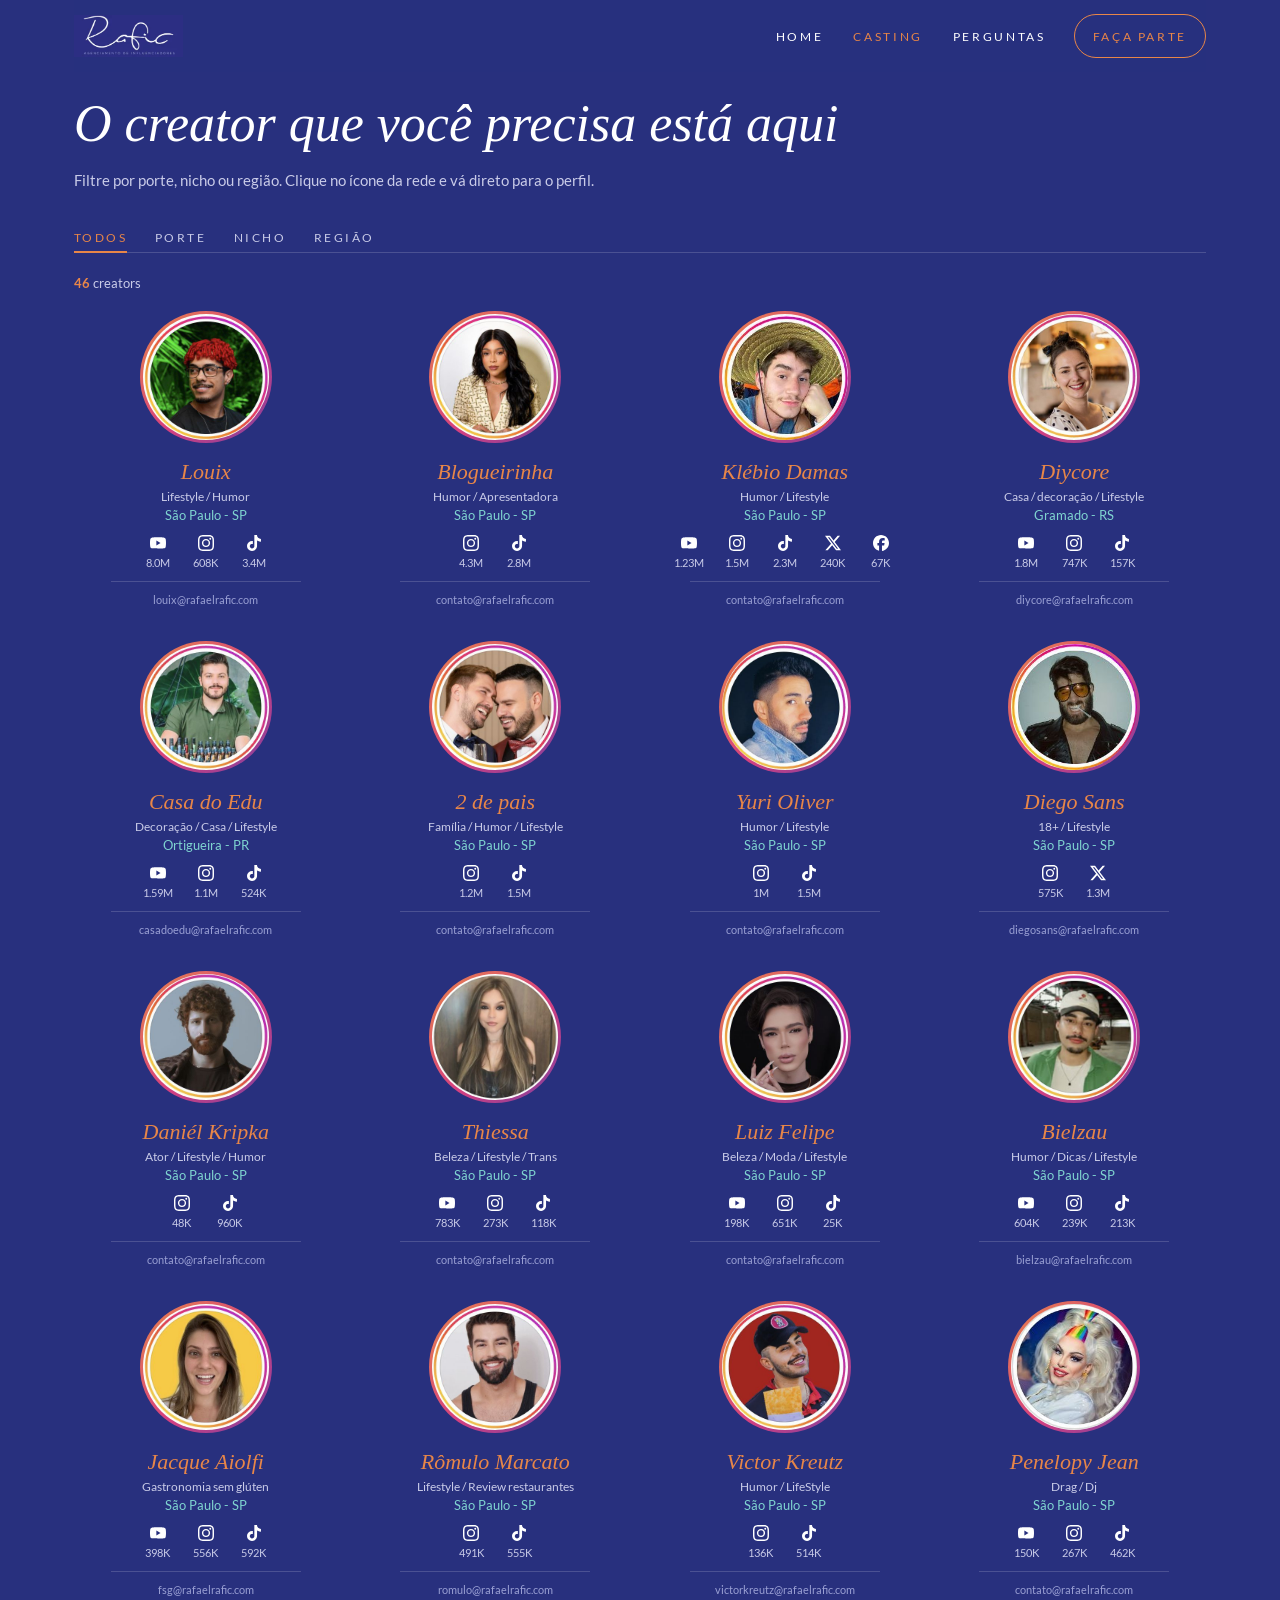
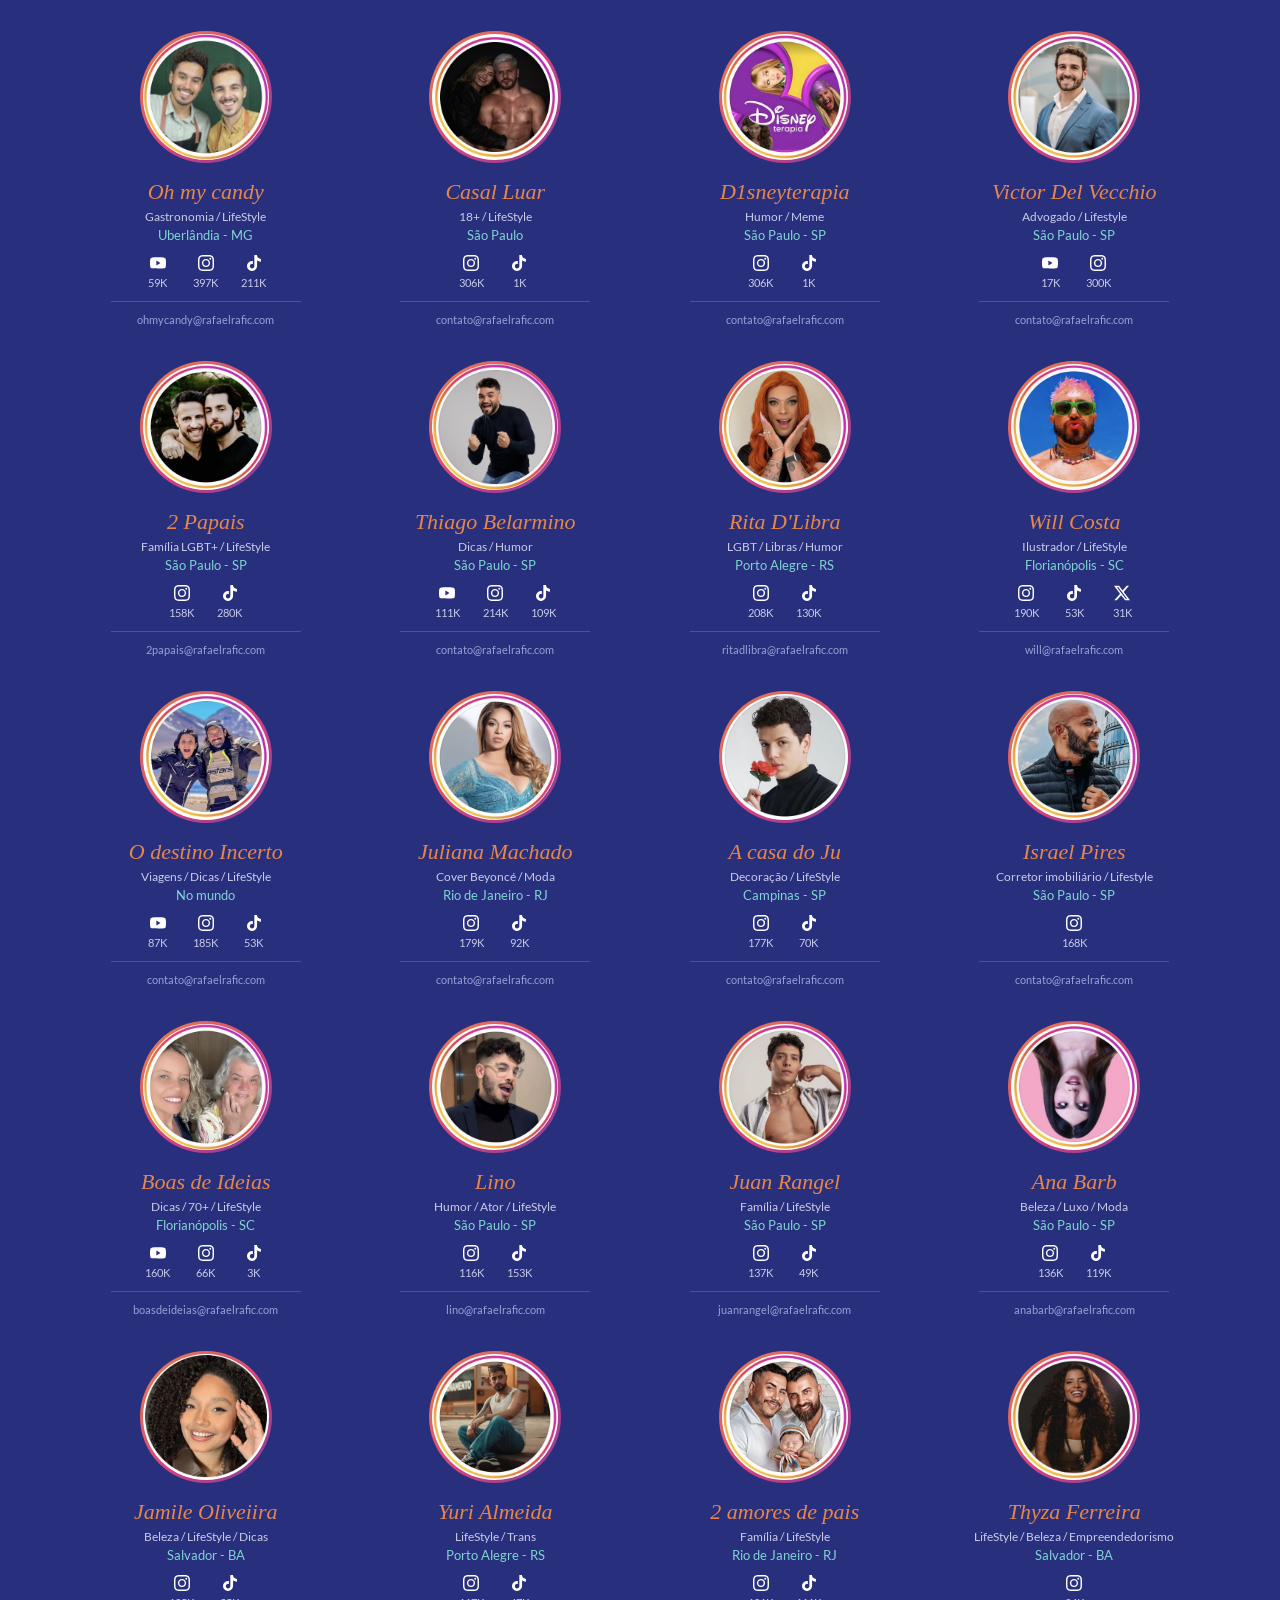
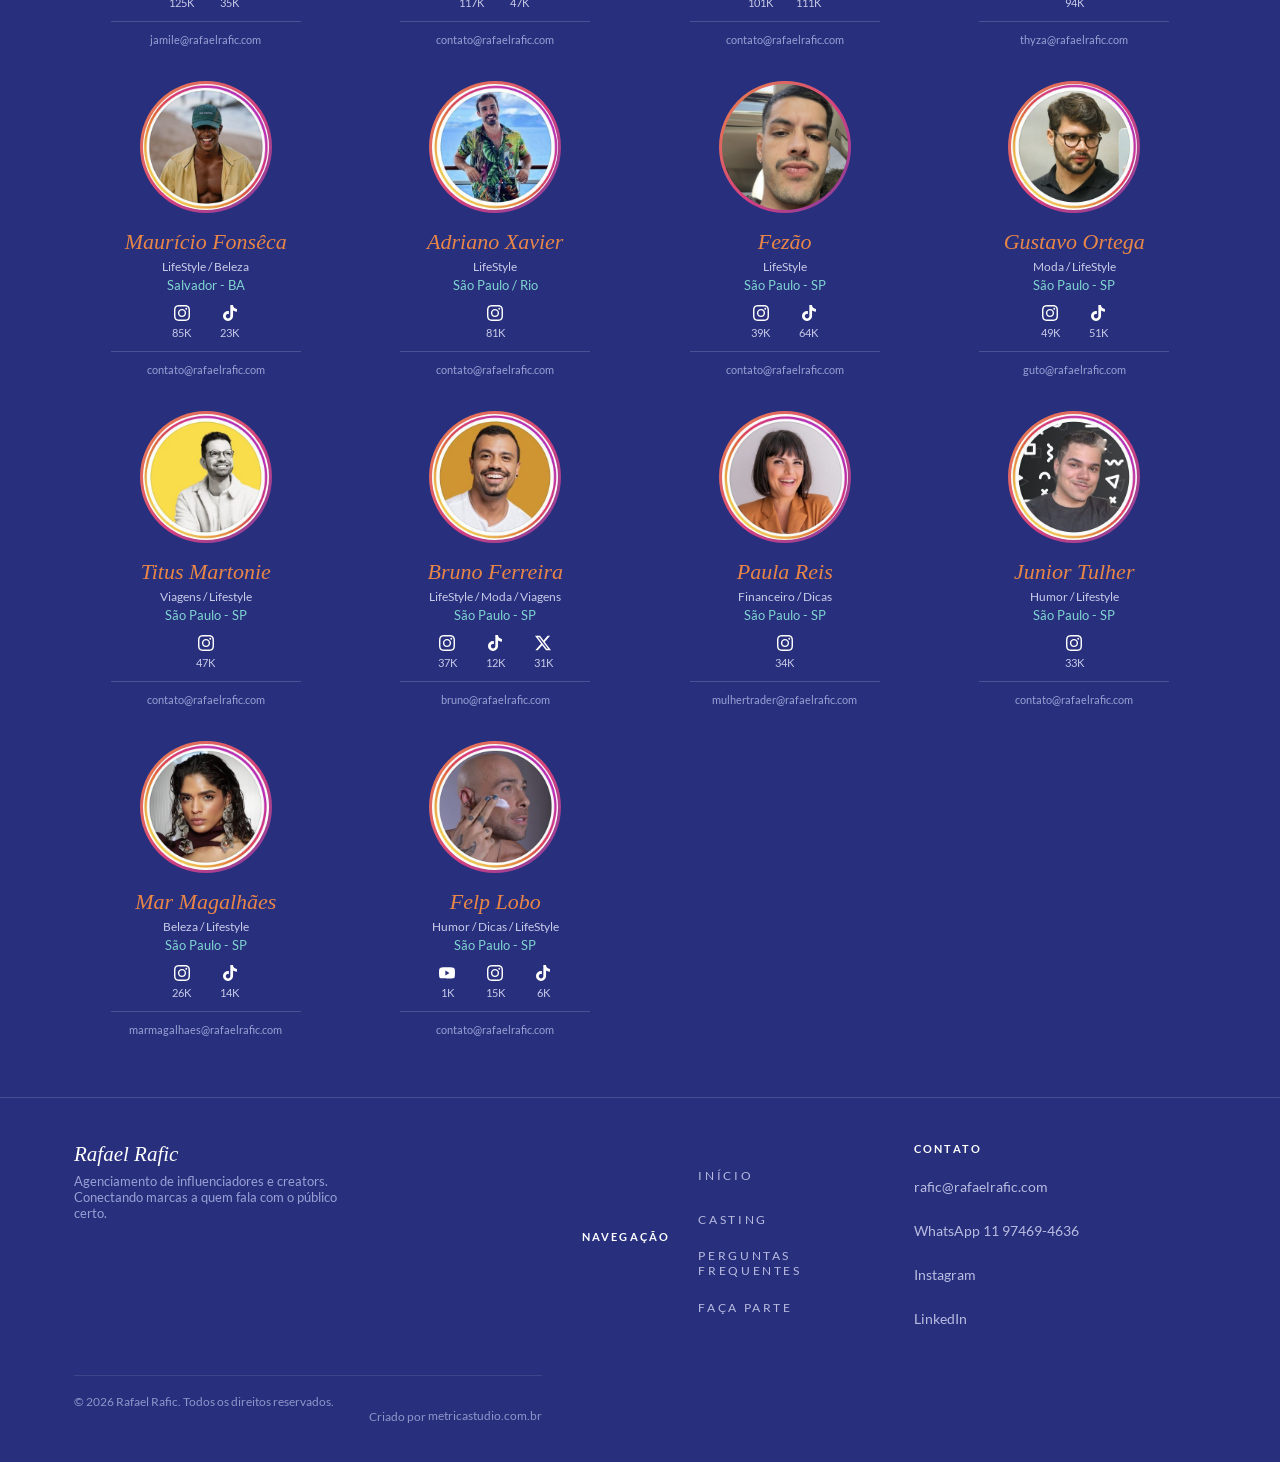
==== commit ce8f6e37: "Restructure the home per the client's audio notes Co-Authored-By: Claude Opus 5 <noreply@anthropic.c" ====
--- a/casting.html
+++ b/casting.html
@@ -99,6 +99,51 @@
   text-decoration:none;border-top:1px solid rgba(255,255,255,.16);min-width:190px}
 .email:hover{color:#e88648}
 
+button.anel{border:0;cursor:pointer;font:inherit;color:inherit;display:block}
+button.anel:focus-visible{outline:2px solid #e88648;outline-offset:4px}
+
+/* ---- ficha em tela cheia ---- */
+dialog.ficha{border:0;padding:0;margin:0;width:100%;max-width:100%;
+  height:100%;max-height:100%;background:#28307e;color:#fff;overflow:auto}
+dialog.ficha::backdrop{background:rgba(10,14,48,.72)}
+.ficha-fechar{position:sticky;top:0;margin-left:auto;display:flex;
+  align-items:center;justify-content:center;width:48px;height:48px;
+  background:none;border:0;color:#fff;cursor:pointer;font-size:26px;
+  line-height:1}
+.ficha-fechar:hover{color:#e88648}
+.ficha-fechar:focus-visible{outline:2px solid #e88648;outline-offset:-4px}
+.ficha-corpo{display:flex;align-items:center;justify-content:center;
+  min-height:calc(100% - 48px);padding:0 24px 48px}
+.ficha-corpo .cartao{max-width:520px}
+.ficha-corpo .anel{width:200px;height:200px;margin-bottom:26px}
+.ficha-corpo .avatar{font-size:52px}
+.ficha-corpo h3{font-size:34px;margin-bottom:8px}
+.ficha-corpo .nicho{font-size:15px;margin-bottom:6px}
+.ficha-corpo .cidade{font-size:17px;margin-bottom:26px}
+.ficha-corpo .redes{gap:22px;margin-bottom:22px}
+.ficha-corpo .rede .icone{width:22px;height:22px}
+.ficha-corpo .rede b{font-size:13px}
+.ficha-corpo .email{font-size:13px;padding-top:18px}
+
+/* animacao curta: 180ms para entrar, 140ms para sair */
+@keyframes ficha-entra{from{opacity:0;transform:translateY(10px)}
+                       to{opacity:1;transform:none}}
+@keyframes ficha-fundo{from{opacity:0} to{opacity:1}}
+dialog.ficha[open]{animation:ficha-entra .18s ease-out}
+dialog.ficha[open]::backdrop{animation:ficha-fundo .18s ease-out}
+/* nome proprio para a saida: reaproveitar "ficha-entra" com reverse nao
+   reinicia a animacao (o nome nao muda), o animationend nunca dispara e a
+   ficha fica presa aberta */
+@keyframes ficha-sai{from{opacity:1;transform:none}
+                     to{opacity:0;transform:translateY(6px)}}
+@keyframes ficha-fundo-sai{from{opacity:1} to{opacity:0}}
+dialog.ficha.fechando{animation:ficha-sai .14s ease-in forwards}
+dialog.ficha.fechando::backdrop{animation:ficha-fundo-sai .14s ease-in forwards}
+@media(prefers-reduced-motion:reduce){
+  dialog.ficha[open],dialog.ficha[open]::backdrop,
+  dialog.ficha.fechando,dialog.ficha.fechando::backdrop{animation:none}
+}
+
 .vazio{padding:50px 0 70px;text-align:center;color:#c9cbe8}
 
 @media(min-width:760px){
@@ -147,7 +192,10 @@
 .rodape .barra{margin-top:34px;border-top:1px solid rgba(255,255,255,.1);
   padding:18px 0 24px;display:flex;justify-content:space-between;
   gap:8px 20px;flex-wrap:wrap;font-size:12px;color:#8f95c9}
-.rodape .barra a{min-height:auto;color:#8f95c9}
+/* inline-flex com altura: cresce a area de toque sem tirar o
+   link de dentro da frase */
+.rodape .barra a{display:inline-flex;align-items:center;
+  min-height:44px;color:#8f95c9}
 @media(min-width:760px){
   .rodape .envelope{grid-template-columns:1.6fr 1fr 1fr;gap:40px}
 }
@@ -169,8 +217,7 @@
       <a href="home.html">Home</a>
       <a href="#" class="ativo" aria-current="page">Casting</a>
       <a href="home.html#perguntas">Perguntas</a>
-      <a href="home.html#contato">Contato</a>
-      <a href="home.html#contato" class="botao">Faça parte</a>
+      <a href="home.html#faca-parte" class="botao">Faça parte</a>
     </nav>
   </header>
 
@@ -189,10 +236,15 @@
   <div class="chips" data-para="porte" hidden><button class="chip" data-dim="porte" data-valor="macro">Macro e Mega<span class="n">15</span></button><button class="chip" data-dim="porte" data-valor="medio">Médios<span class="n">25</span></button><button class="chip" data-dim="porte" data-valor="micro">Micros<span class="n">6</span></button></div><div class="chips" data-para="nicho" hidden><button class="chip" data-dim="nicho" data-valor="Humor">Humor<span class="n">14</span></button><button class="chip" data-dim="nicho" data-valor="Beleza">Beleza<span class="n">7</span></button><button class="chip" data-dim="nicho" data-valor="Dicas">Dicas<span class="n">7</span></button><button class="chip" data-dim="nicho" data-valor="Entretenimento">Entretenimento<span class="n">6</span></button><button class="chip" data-dim="nicho" data-valor="Diversidade">Diversidade<span class="n">5</span></button><button class="chip" data-dim="nicho" data-valor="Moda">Moda<span class="n">5</span></button><button class="chip" data-dim="nicho" data-valor="Família">Família<span class="n">4</span></button><button class="chip" data-dim="nicho" data-valor="Negócios">Negócios<span class="n">4</span></button><button class="chip" data-dim="nicho" data-valor="Casa e Decoração">Casa e Decoração<span class="n">3</span></button><button class="chip" data-dim="nicho" data-valor="Gastronomia">Gastronomia<span class="n">3</span></button><button class="chip" data-dim="nicho" data-valor="Viagens">Viagens<span class="n">3</span></button><button class="chip" data-dim="nicho" data-valor="Público adulto">Público adulto<span class="n">2</span></button></div><div class="chips" data-para="uf" hidden><button class="chip" data-dim="uf" data-valor="SP">SP<span class="n">31</span></button><button class="chip" data-dim="uf" data-valor="BA">BA<span class="n">3</span></button><button class="chip" data-dim="uf" data-valor="RS">RS<span class="n">3</span></button><button class="chip" data-dim="uf" data-valor="RJ">RJ<span class="n">2</span></button><button class="chip" data-dim="uf" data-valor="SC">SC<span class="n">2</span></button><button class="chip" data-dim="uf" data-valor="MG">MG<span class="n">1</span></button><button class="chip" data-dim="uf" data-valor="PR">PR<span class="n">1</span></button></div>
 
   <p class="contagem" id="contagem"></p>
-  <div class="grade"><article class="cartao" data-porte="macro" data-uf="SP" data-nichos="Humor"><div class="anel"><div class="avatar"><img src="fotos/louix.jpg" alt="Louix" loading="lazy"></div></div><h3>Louix</h3><p class="nicho">Lifestyle / Humor</p><p class="cidade">São Paulo - SP</p><div class="redes"><a class="rede" href="https://www.youtube.com/louixx" target="_blank" rel="noopener" title="YouTube de Louix"><svg class="icone" aria-hidden="true"><use href="#i-youtube"/></svg><span class="sr">YouTube</span><b>8.0M</b></a><a class="rede" href="https://www.instagram.com/louixmarfil/" target="_blank" rel="noopener" title="Instagram de Louix"><svg class="icone" aria-hidden="true"><use href="#i-instagram"/></svg><span class="sr">Instagram</span><b>608K</b></a><a class="rede" href="https://www.tiktok.com/@louix" target="_blank" rel="noopener" title="TikTok de Louix"><svg class="icone" aria-hidden="true"><use href="#i-tiktok"/></svg><span class="sr">TikTok</span><b>3.4M</b></a></div><a class="email" href="mailto:louix@rafaelrafic.com">louix@rafaelrafic.com</a></article><article class="cartao" data-porte="macro" data-uf="SP" data-nichos="Entretenimento|Humor"><div class="anel"><div class="avatar"><img src="fotos/blogueirinha.jpg" alt="Blogueirinha" loading="lazy"></div></div><h3>Blogueirinha</h3><p class="nicho">Humor / Apresentadora</p><p class="cidade">São Paulo - SP</p><div class="redes"><a class="rede" href="https://www.instagram.com/blogueirinha/" target="_blank" rel="noopener" title="Instagram de Blogueirinha"><svg class="icone" aria-hidden="true"><use href="#i-instagram"/></svg><span class="sr">Instagram</span><b>4.3M</b></a><a class="rede" href="https://www.tiktok.com/@i_blogueirinha" target="_blank" rel="noopener" title="TikTok de Blogueirinha"><svg class="icone" aria-hidden="true"><use href="#i-tiktok"/></svg><span class="sr">TikTok</span><b>2.8M</b></a></div><a class="email" href="mailto:contato@rafaelrafic.com">contato@rafaelrafic.com</a></article><article class="cartao" data-porte="macro" data-uf="SP" data-nichos="Humor"><div class="anel"><div class="avatar"><img src="fotos/klebio-damas.jpg" alt="Klébio Damas" loading="lazy"></div></div><h3>Klébio Damas</h3><p class="nicho">Humor / Lifestyle</p><p class="cidade">São Paulo - SP</p><div class="redes"><a class="rede" href="https://www.youtube.com/channel/UCdKdmvjGSkT5CJlZGamPaYQ" target="_blank" rel="noopener" title="YouTube de Klébio Damas"><svg class="icone" aria-hidden="true"><use href="#i-youtube"/></svg><span class="sr">YouTube</span><b>1.23M</b></a><a class="rede" href="https://www.instagram.com/klebiodamas" target="_blank" rel="noopener" title="Instagram de Klébio Damas"><svg class="icone" aria-hidden="true"><use href="#i-instagram"/></svg><span class="sr">Instagram</span><b>1.5M</b></a><a class="rede" href="https://www.tiktok.com/@klebiodamas" target="_blank" rel="noopener" title="TikTok de Klébio Damas"><svg class="icone" aria-hidden="true"><use href="#i-tiktok"/></svg><span class="sr">TikTok</span><b>2.3M</b></a><a class="rede" href="https://twitter.com/klebiodamas" target="_blank" rel="noopener" title="X de Klébio Damas"><svg class="icone" aria-hidden="true"><use href="#i-twitter"/></svg><span class="sr">X</span><b>240K</b></a><a class="rede" href="https://www.facebook.com/klebiodamas" target="_blank" rel="noopener" title="Facebook de Klébio Damas"><svg class="icone" aria-hidden="true"><use href="#i-facebook"/></svg><span class="sr">Facebook</span><b>67K</b></a></div><a class="email" href="mailto:contato@rafaelrafic.com">contato@rafaelrafic.com</a></article><article class="cartao" data-porte="macro" data-uf="RS" data-nichos="Casa e Decoração"><div class="anel"><div class="avatar"><img src="fotos/diycore.jpg" alt="Diycore" loading="lazy"></div></div><h3>Diycore</h3><p class="nicho">Casa / decoração / Lifestyle</p><p class="cidade">Gramado - RS</p><div class="redes"><a class="rede" href="https://www.youtube.com/@diycore" target="_blank" rel="noopener" title="YouTube de Diycore"><svg class="icone" aria-hidden="true"><use href="#i-youtube"/></svg><span class="sr">YouTube</span><b>1.8M</b></a><a class="rede" href="https://www.instagram.com/diycore/" target="_blank" rel="noopener" title="Instagram de Diycore"><svg class="icone" aria-hidden="true"><use href="#i-instagram"/></svg><span class="sr">Instagram</span><b>747K</b></a><a class="rede" href="https://www.tiktok.com/@diycore" target="_blank" rel="noopener" title="TikTok de Diycore"><svg class="icone" aria-hidden="true"><use href="#i-tiktok"/></svg><span class="sr">TikTok</span><b>157K</b></a></div><a class="email" href="mailto:diycore@rafaelrafic.com">diycore@rafaelrafic.com</a></article><article class="cartao" data-porte="macro" data-uf="PR" data-nichos="Casa e Decoração"><div class="anel"><div class="avatar"><img src="fotos/casa-do-edu.jpg" alt="Casa do Edu" loading="lazy"></div></div><h3>Casa do Edu</h3><p class="nicho">Decoração / Casa / Lifestyle</p><p class="cidade">Ortigueira - PR</p><div class="redes"><a class="rede" href="https://www.youtube.com/channel/UCfYZRHQWV-evwn5kzQsK2Gg" target="_blank" rel="noopener" title="YouTube de Casa do Edu"><svg class="icone" aria-hidden="true"><use href="#i-youtube"/></svg><span class="sr">YouTube</span><b>1.59M</b></a><a class="rede" href="https://www.instagram.com/casadoedu/" target="_blank" rel="noopener" title="Instagram de Casa do Edu"><svg class="icone" aria-hidden="true"><use href="#i-instagram"/></svg><span class="sr">Instagram</span><b>1.1M</b></a><a class="rede" href="https://www.tiktok.com/@casadoedu" target="_blank" rel="noopener" title="TikTok de Casa do Edu"><svg class="icone" aria-hidden="true"><use href="#i-tiktok"/></svg><span class="sr">TikTok</span><b>524K</b></a></div><a class="email" href="mailto:casadoedu@rafaelrafic.com">casadoedu@rafaelrafic.com</a></article><article class="cartao" data-porte="macro" data-uf="SP" data-nichos="Família|Humor"><div class="anel"><div class="avatar"><img src="fotos/2-de-pais.jpg" alt="2 de pais" loading="lazy"></div></div><h3>2 de pais</h3><p class="nicho">Família / Humor / Lifestyle</p><p class="cidade">São Paulo - SP</p><div class="redes"><a class="rede" href="https://www.instagram.com/2depais/" target="_blank" rel="noopener" title="Instagram de 2 de pais"><svg class="icone" aria-hidden="true"><use href="#i-instagram"/></svg><span class="sr">Instagram</span><b>1.2M</b></a><a class="rede" href="https://www.tiktok.com/@2depais" target="_blank" rel="noopener" title="TikTok de 2 de pais"><svg class="icone" aria-hidden="true"><use href="#i-tiktok"/></svg><span class="sr">TikTok</span><b>1.5M</b></a></div><a class="email" href="mailto:contato@rafaelrafic.com">contato@rafaelrafic.com</a></article><article class="cartao" data-porte="macro" data-uf="SP" data-nichos="Humor"><div class="anel"><div class="avatar"><img src="fotos/yuri-oliver.jpg" alt="Yuri Oliver" loading="lazy"></div></div><h3>Yuri Oliver</h3><p class="nicho">Humor / Lifestyle</p><p class="cidade">São Paulo - SP</p><div class="redes"><a class="rede" href="https://instagram.com/euyurioliver" target="_blank" rel="noopener" title="Instagram de Yuri Oliver"><svg class="icone" aria-hidden="true"><use href="#i-instagram"/></svg><span class="sr">Instagram</span><b>1M</b></a><a class="rede" href="https://www.tiktok.com/@euyurioliver" target="_blank" rel="noopener" title="TikTok de Yuri Oliver"><svg class="icone" aria-hidden="true"><use href="#i-tiktok"/></svg><span class="sr">TikTok</span><b>1.5M</b></a></div><a class="email" href="mailto:contato@rafaelrafic.com">contato@rafaelrafic.com</a></article><article class="cartao" data-porte="macro" data-uf="SP" data-nichos="Público adulto"><div class="anel"><div class="avatar"><img src="fotos/diego-sans.jpg" alt="Diego Sans" loading="lazy"></div></div><h3>Diego Sans</h3><p class="nicho">18+ / Lifestyle</p><p class="cidade">São Paulo - SP</p><div class="redes"><a class="rede" href="https://www.instagram.com/diegosans/" target="_blank" rel="noopener" title="Instagram de Diego Sans"><svg class="icone" aria-hidden="true"><use href="#i-instagram"/></svg><span class="sr">Instagram</span><b>575K</b></a><a class="rede" href="https://twitter.com/diegosansporn" target="_blank" rel="noopener" title="X de Diego Sans"><svg class="icone" aria-hidden="true"><use href="#i-twitter"/></svg><span class="sr">X</span><b>1.3M</b></a></div><a class="email" href="mailto:diegosans@rafaelrafic.com">diegosans@rafaelrafic.com</a></article><article class="cartao" data-porte="macro" data-uf="SP" data-nichos="Entretenimento|Humor"><div class="anel"><div class="avatar"><img src="fotos/daniel-kripka.jpg" alt="Daniél Kripka" loading="lazy"></div></div><h3>Daniél Kripka</h3><p class="nicho">Ator / Lifestyle / Humor</p><p class="cidade">São Paulo - SP</p><div class="redes"><a class="rede" href="https://www.instagram.com/danikripka/" target="_blank" rel="noopener" title="Instagram de Daniél Kripka"><svg class="icone" aria-hidden="true"><use href="#i-instagram"/></svg><span class="sr">Instagram</span><b>48K</b></a><a class="rede" href="https://www.tiktok.com/@danikripka" target="_blank" rel="noopener" title="TikTok de Daniél Kripka"><svg class="icone" aria-hidden="true"><use href="#i-tiktok"/></svg><span class="sr">TikTok</span><b>960K</b></a></div><a class="email" href="mailto:contato@rafaelrafic.com">contato@rafaelrafic.com</a></article><article class="cartao" data-porte="macro" data-uf="SP" data-nichos="Beleza|Diversidade"><div class="anel"><div class="avatar"><img src="fotos/thiessa.jpg" alt="Thiessa" loading="lazy"></div></div><h3>Thiessa</h3><p class="nicho">Beleza / Lifestyle / Trans</p><p class="cidade">São Paulo - SP</p><div class="redes"><a class="rede" href="https://www.youtube.com/@Thiessita" target="_blank" rel="noopener" title="YouTube de Thiessa"><svg class="icone" aria-hidden="true"><use href="#i-youtube"/></svg><span class="sr">YouTube</span><b>783K</b></a><a class="rede" href="https://www.instagram.com/thiessita/" target="_blank" rel="noopener" title="Instagram de Thiessa"><svg class="icone" aria-hidden="true"><use href="#i-instagram"/></svg><span class="sr">Instagram</span><b>273K</b></a><a class="rede" href="https://www.tiktok.com/@thiessita" target="_blank" rel="noopener" title="TikTok de Thiessa"><svg class="icone" aria-hidden="true"><use href="#i-tiktok"/></svg><span class="sr">TikTok</span><b>118K</b></a></div><a class="email" href="mailto:contato@rafaelrafic.com">contato@rafaelrafic.com</a></article><article class="cartao" data-porte="macro" data-uf="SP" data-nichos="Beleza|Moda"><div class="anel"><div class="avatar"><img src="fotos/luiz-felipe.jpg" alt="Luiz Felipe" loading="lazy"></div></div><h3>Luiz Felipe</h3><p class="nicho">Beleza / Moda / Lifestyle</p><p class="cidade">São Paulo - SP</p><div class="redes"><a class="rede" href="https://youtube.com/@blogrluiz" target="_blank" rel="noopener" title="YouTube de Luiz Felipe"><svg class="icone" aria-hidden="true"><use href="#i-youtube"/></svg><span class="sr">YouTube</span><b>198K</b></a><a class="rede" href="https://www.instagram.com/blogrluiz/" target="_blank" rel="noopener" title="Instagram de Luiz Felipe"><svg class="icone" aria-hidden="true"><use href="#i-instagram"/></svg><span class="sr">Instagram</span><b>651K</b></a><a class="rede" href="https://www.tiktok.com/@luizfilipifaria" target="_blank" rel="noopener" title="TikTok de Luiz Felipe"><svg class="icone" aria-hidden="true"><use href="#i-tiktok"/></svg><span class="sr">TikTok</span><b>25K</b></a></div><a class="email" href="mailto:contato@rafaelrafic.com">contato@rafaelrafic.com</a></article><article class="cartao" data-porte="macro" data-uf="SP" data-nichos="Dicas|Humor"><div class="anel"><div class="avatar"><img src="fotos/bielzau.jpg" alt="Bielzau" loading="lazy"></div></div><h3>Bielzau</h3><p class="nicho">Humor / Dicas / Lifestyle</p><p class="cidade">São Paulo - SP</p><div class="redes"><a class="rede" href="https://www.youtube.com/@Bielzau" target="_blank" rel="noopener" title="YouTube de Bielzau"><svg class="icone" aria-hidden="true"><use href="#i-youtube"/></svg><span class="sr">YouTube</span><b>604K</b></a><a class="rede" href="https://www.instagram.com/bielzau/" target="_blank" rel="noopener" title="Instagram de Bielzau"><svg class="icone" aria-hidden="true"><use href="#i-instagram"/></svg><span class="sr">Instagram</span><b>239K</b></a><a class="rede" href="https://www.tiktok.com/@bielzau" target="_blank" rel="noopener" title="TikTok de Bielzau"><svg class="icone" aria-hidden="true"><use href="#i-tiktok"/></svg><span class="sr">TikTok</span><b>213K</b></a></div><a class="email" href="mailto:bielzau@rafaelrafic.com">bielzau@rafaelrafic.com</a></article><article class="cartao" data-porte="macro" data-uf="SP" data-nichos="Gastronomia"><div class="anel"><div class="avatar"><img src="fotos/jacque-aiolfi.jpg" alt="Jacque Aiolfi" loading="lazy"></div></div><h3>Jacque Aiolfi</h3><p class="nicho">Gastronomia sem glúten</p><p class="cidade">São Paulo - SP</p><div class="redes"><a class="rede" href="https://www.youtube.com/@Felizsemgluten" target="_blank" rel="noopener" title="YouTube de Jacque Aiolfi"><svg class="icone" aria-hidden="true"><use href="#i-youtube"/></svg><span class="sr">YouTube</span><b>398K</b></a><a class="rede" href="https://www.instagram.com/felizsemgluten/" target="_blank" rel="noopener" title="Instagram de Jacque Aiolfi"><svg class="icone" aria-hidden="true"><use href="#i-instagram"/></svg><span class="sr">Instagram</span><b>556K</b></a><a class="rede" href="https://www.tiktok.com/@felizsemgluten" target="_blank" rel="noopener" title="TikTok de Jacque Aiolfi"><svg class="icone" aria-hidden="true"><use href="#i-tiktok"/></svg><span class="sr">TikTok</span><b>592K</b></a></div><a class="email" href="mailto:fsg@rafaelrafic.com">fsg@rafaelrafic.com</a></article><article class="cartao" data-porte="macro" data-uf="SP" data-nichos="Gastronomia"><div class="anel"><div class="avatar"><img src="fotos/romulo-marcato.jpg" alt="Rômulo Marcato" loading="lazy"></div></div><h3>Rômulo Marcato</h3><p class="nicho">Lifestyle / Review restaurantes</p><p class="cidade">São Paulo - SP</p><div class="redes"><a class="rede" href="https://www.instagram.com/romulomarcato/" target="_blank" rel="noopener" title="Instagram de Rômulo Marcato"><svg class="icone" aria-hidden="true"><use href="#i-instagram"/></svg><span class="sr">Instagram</span><b>491K</b></a><a class="rede" href="https://www.tiktok.com/@romulo.marcato" target="_blank" rel="noopener" title="TikTok de Rômulo Marcato"><svg class="icone" aria-hidden="true"><use href="#i-tiktok"/></svg><span class="sr">TikTok</span><b>555K</b></a></div><a class="email" href="mailto:romulo@rafaelrafic.com">romulo@rafaelrafic.com</a></article><article class="cartao" data-porte="macro" data-uf="SP" data-nichos="Humor"><div class="anel"><div class="avatar"><img src="fotos/victor-kreutz.jpg" alt="Victor Kreutz" loading="lazy"></div></div><h3>Victor Kreutz</h3><p class="nicho">Humor / LifeStyle</p><p class="cidade">São Paulo - SP</p><div class="redes"><a class="rede" href="https://www.instagram.com/victorkreutz/" target="_blank" rel="noopener" title="Instagram de Victor Kreutz"><svg class="icone" aria-hidden="true"><use href="#i-instagram"/></svg><span class="sr">Instagram</span><b>136K</b></a><a class="rede" href="https://www.tiktok.com/@victorkreutz" target="_blank" rel="noopener" title="TikTok de Victor Kreutz"><svg class="icone" aria-hidden="true"><use href="#i-tiktok"/></svg><span class="sr">TikTok</span><b>514K</b></a></div><a class="email" href="mailto:victorkreutz@rafaelrafic.com">victorkreutz@rafaelrafic.com</a></article><article class="cartao" data-porte="medio" data-uf="SP" data-nichos="Diversidade|Entretenimento"><div class="anel"><div class="avatar"><img src="fotos/penelopy-jean.jpg" alt="Penelopy Jean" loading="lazy"></div></div><h3>Penelopy Jean</h3><p class="nicho">Drag / Dj</p><p class="cidade">São Paulo - SP</p><div class="redes"><a class="rede" href="https://www.youtube.com/channel/UCBFmghUZiJfKLrP15VTK5Jg" target="_blank" rel="noopener" title="YouTube de Penelopy Jean"><svg class="icone" aria-hidden="true"><use href="#i-youtube"/></svg><span class="sr">YouTube</span><b>150K</b></a><a class="rede" href="https://www.instagram.com/penelopyjean/" target="_blank" rel="noopener" title="Instagram de Penelopy Jean"><svg class="icone" aria-hidden="true"><use href="#i-instagram"/></svg><span class="sr">Instagram</span><b>267K</b></a><a class="rede" href="https://www.tiktok.com/@penelopyjean" target="_blank" rel="noopener" title="TikTok de Penelopy Jean"><svg class="icone" aria-hidden="true"><use href="#i-tiktok"/></svg><span class="sr">TikTok</span><b>462K</b></a></div><a class="email" href="mailto:contato@rafaelrafic.com">contato@rafaelrafic.com</a></article><article class="cartao" data-porte="medio" data-uf="MG" data-nichos="Gastronomia"><div class="anel"><div class="avatar"><img src="fotos/oh-my-candy.jpg" alt="Oh my candy" loading="lazy"></div></div><h3>Oh my candy</h3><p class="nicho">Gastronomia / LifeStyle</p><p class="cidade">Uberlândia - MG</p><div class="redes"><a class="rede" href="https://www.youtube.com/@_ohmycandy" target="_blank" rel="noopener" title="YouTube de Oh my candy"><svg class="icone" aria-hidden="true"><use href="#i-youtube"/></svg><span class="sr">YouTube</span><b>59K</b></a><a class="rede" href="https://www.instagram.com/_ohmycandy/" target="_blank" rel="noopener" title="Instagram de Oh my candy"><svg class="icone" aria-hidden="true"><use href="#i-instagram"/></svg><span class="sr">Instagram</span><b>397K</b></a><a class="rede" href="https://www.tiktok.com/@_ohmycandy" target="_blank" rel="noopener" title="TikTok de Oh my candy"><svg class="icone" aria-hidden="true"><use href="#i-tiktok"/></svg><span class="sr">TikTok</span><b>211K</b></a></div><a class="email" href="mailto:ohmycandy@rafaelrafic.com">ohmycandy@rafaelrafic.com</a></article><article class="cartao" data-porte="medio" data-uf="" data-nichos="Público adulto"><div class="anel"><div class="avatar"><img src="fotos/casal-luar.jpg" alt="Casal Luar" loading="lazy"></div></div><h3>Casal Luar</h3><p class="nicho">18+ / LifeStyle</p><p class="cidade">São Paulo</p><div class="redes"><a class="rede" href="https://www.instagram.com/luarcasalofc/" target="_blank" rel="noopener" title="Instagram de Casal Luar"><svg class="icone" aria-hidden="true"><use href="#i-instagram"/></svg><span class="sr">Instagram</span><b>306K</b></a><a class="rede" href="https://www.tiktok.com/@luarcasal" target="_blank" rel="noopener" title="TikTok de Casal Luar"><svg class="icone" aria-hidden="true"><use href="#i-tiktok"/></svg><span class="sr">TikTok</span><b>1K</b></a></div><a class="email" href="mailto:contato@rafaelrafic.com">contato@rafaelrafic.com</a></article><article class="cartao" data-porte="medio" data-uf="SP" data-nichos="Humor"><div class="anel"><div class="avatar"><img src="fotos/d1sneyterapia.jpg" alt="D1sneyterapia" loading="lazy"></div></div><h3>D1sneyterapia</h3><p class="nicho">Humor / Meme</p><p class="cidade">São Paulo - SP</p><div class="redes"><a class="rede" href="https://www.instagram.com/d1sneyterapia/" target="_blank" rel="noopener" title="Instagram de D1sneyterapia"><svg class="icone" aria-hidden="true"><use href="#i-instagram"/></svg><span class="sr">Instagram</span><b>306K</b></a><a class="rede" href="https://www.tiktok.com/@d1sneyterapia?lang=pt-BR" target="_blank" rel="noopener" title="TikTok de D1sneyterapia"><svg class="icone" aria-hidden="true"><use href="#i-tiktok"/></svg><span class="sr">TikTok</span><b>1K</b></a></div><a class="email" href="mailto:contato@rafaelrafic.com">contato@rafaelrafic.com</a></article><article class="cartao" data-porte="medio" data-uf="SP" data-nichos="Negócios"><div class="anel"><div class="avatar"><img src="fotos/victor-del-vecchio.jpg" alt="Victor Del Vecchio" loading="lazy"></div></div><h3>Victor Del Vecchio</h3><p class="nicho">Advogado / Lifestyle</p><p class="cidade">São Paulo - SP</p><div class="redes"><a class="rede" href="https://www.youtube.com/@victordelvecchio" target="_blank" rel="noopener" title="YouTube de Victor Del Vecchio"><svg class="icone" aria-hidden="true"><use href="#i-youtube"/></svg><span class="sr">YouTube</span><b>17K</b></a><a class="rede" href="https://www.instagram.com/victordelvecchio/" target="_blank" rel="noopener" title="Instagram de Victor Del Vecchio"><svg class="icone" aria-hidden="true"><use href="#i-instagram"/></svg><span class="sr">Instagram</span><b>300K</b></a></div><a class="email" href="mailto:contato@rafaelrafic.com">contato@rafaelrafic.com</a></article><article class="cartao" data-porte="medio" data-uf="SP" data-nichos="Diversidade|Família"><div class="anel"><div class="avatar"><img src="fotos/2-papais.jpg" alt="2 Papais" loading="lazy"></div></div><h3>2 Papais</h3><p class="nicho">Família LGBT+ / LifeStyle</p><p class="cidade">São Paulo - SP</p><div class="redes"><a class="rede" href="https://www.instagram.com/2papais/" target="_blank" rel="noopener" title="Instagram de 2 Papais"><svg class="icone" aria-hidden="true"><use href="#i-instagram"/></svg><span class="sr">Instagram</span><b>158K</b></a><a class="rede" href="https://www.tiktok.com/@2papais" target="_blank" rel="noopener" title="TikTok de 2 Papais"><svg class="icone" aria-hidden="true"><use href="#i-tiktok"/></svg><span class="sr">TikTok</span><b>280K</b></a></div><a class="email" href="mailto:2papais@rafaelrafic.com">2papais@rafaelrafic.com</a></article><article class="cartao" data-porte="medio" data-uf="SP" data-nichos="Dicas|Humor"><div class="anel"><div class="avatar"><img src="fotos/thiago-belarmino.jpg" alt="Thiago Belarmino" loading="lazy"></div></div><h3>Thiago Belarmino</h3><p class="nicho">Dicas / Humor</p><p class="cidade">São Paulo - SP</p><div class="redes"><a class="rede" href="https://www.youtube.com/@Thiago_Belarmino" target="_blank" rel="noopener" title="YouTube de Thiago Belarmino"><svg class="icone" aria-hidden="true"><use href="#i-youtube"/></svg><span class="sr">YouTube</span><b>111K</b></a><a class="rede" href="https://www.instagram.com/thiagobelarmino_/" target="_blank" rel="noopener" title="Instagram de Thiago Belarmino"><svg class="icone" aria-hidden="true"><use href="#i-instagram"/></svg><span class="sr">Instagram</span><b>214K</b></a><a class="rede" href="https://www.tiktok.com/@belarminothiago_" target="_blank" rel="noopener" title="TikTok de Thiago Belarmino"><svg class="icone" aria-hidden="true"><use href="#i-tiktok"/></svg><span class="sr">TikTok</span><b>109K</b></a></div><a class="email" href="mailto:contato@rafaelrafic.com">contato@rafaelrafic.com</a></article><article class="cartao" data-porte="medio" data-uf="RS" data-nichos="Diversidade|Humor"><div class="anel"><div class="avatar"><img src="fotos/rita-d-libra.jpg" alt="Rita D&#x27;Libra" loading="lazy"></div></div><h3>Rita D&#x27;Libra</h3><p class="nicho">LGBT / Libras / Humor</p><p class="cidade">Porto Alegre - RS</p><div class="redes"><a class="rede" href="https://www.instagram.com/ritadlibra/" target="_blank" rel="noopener" title="Instagram de Rita D&#x27;Libra"><svg class="icone" aria-hidden="true"><use href="#i-instagram"/></svg><span class="sr">Instagram</span><b>208K</b></a><a class="rede" href="https://www.tiktok.com/@ritadlibra" target="_blank" rel="noopener" title="TikTok de Rita D&#x27;Libra"><svg class="icone" aria-hidden="true"><use href="#i-tiktok"/></svg><span class="sr">TikTok</span><b>130K</b></a></div><a class="email" href="mailto:ritadlibra@rafaelrafic.com">ritadlibra@rafaelrafic.com</a></article><article class="cartao" data-porte="medio" data-uf="SC" data-nichos="Entretenimento"><div class="anel"><div class="avatar"><img src="fotos/will-costa.jpg" alt="Will Costa" loading="lazy"></div></div><h3>Will Costa</h3><p class="nicho">Ilustrador / LifeStyle</p><p class="cidade">Florianópolis - SC</p><div class="redes"><a class="rede" href="https://www.instagram.com/_willcosta/" target="_blank" rel="noopener" title="Instagram de Will Costa"><svg class="icone" aria-hidden="true"><use href="#i-instagram"/></svg><span class="sr">Instagram</span><b>190K</b></a><a class="rede" href="https://www.tiktok.com/@_willcosta" target="_blank" rel="noopener" title="TikTok de Will Costa"><svg class="icone" aria-hidden="true"><use href="#i-tiktok"/></svg><span class="sr">TikTok</span><b>53K</b></a><a class="rede" href="https://twitter.com/williancosta" target="_blank" rel="noopener" title="X de Will Costa"><svg class="icone" aria-hidden="true"><use href="#i-twitter"/></svg><span class="sr">X</span><b>31K</b></a></div><a class="email" href="mailto:will@rafaelrafic.com">will@rafaelrafic.com</a></article><article class="cartao" data-porte="medio" data-uf="" data-nichos="Dicas|Viagens"><div class="anel"><div class="avatar"><img src="fotos/o-destino-incerto.jpg" alt="O destino Incerto" loading="lazy"></div></div><h3>O destino Incerto</h3><p class="nicho">Viagens / Dicas / LifeStyle</p><p class="cidade">No mundo</p><div class="redes"><a class="rede" href="https://www.youtube.com/@destinoincerto" target="_blank" rel="noopener" title="YouTube de O destino Incerto"><svg class="icone" aria-hidden="true"><use href="#i-youtube"/></svg><span class="sr">YouTube</span><b>87K</b></a><a class="rede" href="https://www.instagram.com/odestinoincerto" target="_blank" rel="noopener" title="Instagram de O destino Incerto"><svg class="icone" aria-hidden="true"><use href="#i-instagram"/></svg><span class="sr">Instagram</span><b>185K</b></a><a class="rede" href="https://www.tiktok.com/@odestinoincerto" target="_blank" rel="noopener" title="TikTok de O destino Incerto"><svg class="icone" aria-hidden="true"><use href="#i-tiktok"/></svg><span class="sr">TikTok</span><b>53K</b></a></div><a class="email" href="mailto:contato@rafaelrafic.com">contato@rafaelrafic.com</a></article><article class="cartao" data-porte="medio" data-uf="RJ" data-nichos="Entretenimento|Moda"><div class="anel"><div class="avatar"><img src="fotos/juliana-machado.jpg" alt="Juliana Machado" loading="lazy"></div></div><h3>Juliana Machado</h3><p class="nicho">Cover Beyoncé / Moda</p><p class="cidade">Rio de Janeiro - RJ</p><div class="redes"><a class="rede" href="https://www.instagram.com/negraestylosa/" target="_blank" rel="noopener" title="Instagram de Juliana Machado"><svg class="icone" aria-hidden="true"><use href="#i-instagram"/></svg><span class="sr">Instagram</span><b>179K</b></a><a class="rede" href="https://www.tiktok.com/@juhmachadoofc" target="_blank" rel="noopener" title="TikTok de Juliana Machado"><svg class="icone" aria-hidden="true"><use href="#i-tiktok"/></svg><span class="sr">TikTok</span><b>92K</b></a></div><a class="email" href="mailto:contato@rafaelrafic.com">contato@rafaelrafic.com</a></article><article class="cartao" data-porte="medio" data-uf="SP" data-nichos="Casa e Decoração"><div class="anel"><div class="avatar"><img src="fotos/a-casa-do-ju.jpg" alt="A casa do Ju" loading="lazy"></div></div><h3>A casa do Ju</h3><p class="nicho">Decoração / LifeStyle</p><p class="cidade">Campinas - SP</p><div class="redes"><a class="rede" href="https://www.instagram.com/acasadoju/" target="_blank" rel="noopener" title="Instagram de A casa do Ju"><svg class="icone" aria-hidden="true"><use href="#i-instagram"/></svg><span class="sr">Instagram</span><b>177K</b></a><a class="rede" href="https://www.tiktok.com/@acasadoju" target="_blank" rel="noopener" title="TikTok de A casa do Ju"><svg class="icone" aria-hidden="true"><use href="#i-tiktok"/></svg><span class="sr">TikTok</span><b>70K</b></a></div><a class="email" href="mailto:contato@rafaelrafic.com">contato@rafaelrafic.com</a></article><article class="cartao" data-porte="medio" data-uf="SP" data-nichos="Negócios"><div class="anel"><div class="avatar"><img src="fotos/israel-pires.jpg" alt="Israel Pires" loading="lazy"></div></div><h3>Israel Pires</h3><p class="nicho">Corretor imobiliário / Lifestyle</p><p class="cidade">São Paulo - SP</p><div class="redes"><a class="rede" href="https://www.instagram.com/israelpires" target="_blank" rel="noopener" title="Instagram de Israel Pires"><svg class="icone" aria-hidden="true"><use href="#i-instagram"/></svg><span class="sr">Instagram</span><b>168K</b></a></div><a class="email" href="mailto:contato@rafaelrafic.com">contato@rafaelrafic.com</a></article><article class="cartao" data-porte="medio" data-uf="SC" data-nichos="Dicas"><div class="anel"><div class="avatar"><img src="fotos/boas-de-ideias.jpg" alt="Boas de Ideias" loading="lazy"></div></div><h3>Boas de Ideias</h3><p class="nicho">Dicas / 70+ / LifeStyle</p><p class="cidade">Florianópolis - SC</p><div class="redes"><a class="rede" href="https://www.youtube.com/@BoasdeIdeias" target="_blank" rel="noopener" title="YouTube de Boas de Ideias"><svg class="icone" aria-hidden="true"><use href="#i-youtube"/></svg><span class="sr">YouTube</span><b>160K</b></a><a class="rede" href="https://www.instagram.com/boasdeideias/" target="_blank" rel="noopener" title="Instagram de Boas de Ideias"><svg class="icone" aria-hidden="true"><use href="#i-instagram"/></svg><span class="sr">Instagram</span><b>66K</b></a><a class="rede" href="https://www.tiktok.com/@boasdeideias" target="_blank" rel="noopener" title="TikTok de Boas de Ideias"><svg class="icone" aria-hidden="true"><use href="#i-tiktok"/></svg><span class="sr">TikTok</span><b>3K</b></a></div><a class="email" href="mailto:boasdeideias@rafaelrafic.com">boasdeideias@rafaelrafic.com</a></article><article class="cartao" data-porte="medio" data-uf="SP" data-nichos="Entretenimento|Humor"><div class="anel"><div class="avatar"><img src="fotos/lino.jpg" alt="Lino" loading="lazy"></div></div><h3>Lino</h3><p class="nicho">Humor / Ator / LifeStyle</p><p class="cidade">São Paulo - SP</p><div class="redes"><a class="rede" href="https://www.instagram.com/linoverso/" target="_blank" rel="noopener" title="Instagram de Lino"><svg class="icone" aria-hidden="true"><use href="#i-instagram"/></svg><span class="sr">Instagram</span><b>116K</b></a><a class="rede" href="https://www.tiktok.com/@linoverso" target="_blank" rel="noopener" title="TikTok de Lino"><svg class="icone" aria-hidden="true"><use href="#i-tiktok"/></svg><span class="sr">TikTok</span><b>153K</b></a></div><a class="email" href="mailto:lino@rafaelrafic.com">lino@rafaelrafic.com</a></article><article class="cartao" data-porte="medio" data-uf="SP" data-nichos="Família"><div class="anel"><div class="avatar"><img src="fotos/juan-rangel.jpg" alt="Juan Rangel" loading="lazy"></div></div><h3>Juan Rangel</h3><p class="nicho">Família / LifeStyle</p><p class="cidade">São Paulo - SP</p><div class="redes"><a class="rede" href="https://www.instagram.com/juanrangell/" target="_blank" rel="noopener" title="Instagram de Juan Rangel"><svg class="icone" aria-hidden="true"><use href="#i-instagram"/></svg><span class="sr">Instagram</span><b>137K</b></a><a class="rede" href="https://www.tiktok.com/@juanrangelll" target="_blank" rel="noopener" title="TikTok de Juan Rangel"><svg class="icone" aria-hidden="true"><use href="#i-tiktok"/></svg><span class="sr">TikTok</span><b>49K</b></a></div><a class="email" href="mailto:juanrangel@rafaelrafic.com">juanrangel@rafaelrafic.com</a></article><article class="cartao" data-porte="medio" data-uf="SP" data-nichos="Beleza|Moda"><div class="anel"><div class="avatar"><img src="fotos/ana-barb.jpg" alt="Ana Barb" loading="lazy"></div></div><h3>Ana Barb</h3><p class="nicho">Beleza / Luxo / Moda</p><p class="cidade">São Paulo - SP</p><div class="redes"><a class="rede" href="https://www.instagram.com/anabarb.s/" target="_blank" rel="noopener" title="Instagram de Ana Barb"><svg class="icone" aria-hidden="true"><use href="#i-instagram"/></svg><span class="sr">Instagram</span><b>136K</b></a><a class="rede" href="https://www.tiktok.com/@anabarb.s" target="_blank" rel="noopener" title="TikTok de Ana Barb"><svg class="icone" aria-hidden="true"><use href="#i-tiktok"/></svg><span class="sr">TikTok</span><b>119K</b></a></div><a class="email" href="mailto:anabarb@rafaelrafic.com">anabarb@rafaelrafic.com</a></article><article class="cartao" data-porte="medio" data-uf="BA" data-nichos="Beleza|Dicas"><div class="anel"><div class="avatar"><img src="fotos/jamile-oliveiira.jpg" alt="Jamile Oliveiira" loading="lazy"></div></div><h3>Jamile Oliveiira</h3><p class="nicho">Beleza / LifeStyle / Dicas</p><p class="cidade">Salvador - BA</p><div class="redes"><a class="rede" href="https://www.instagram.com/jamileoliveiira/" target="_blank" rel="noopener" title="Instagram de Jamile Oliveiira"><svg class="icone" aria-hidden="true"><use href="#i-instagram"/></svg><span class="sr">Instagram</span><b>125K</b></a><a class="rede" href="https://www.tiktok.com/@jamileverso" target="_blank" rel="noopener" title="TikTok de Jamile Oliveiira"><svg class="icone" aria-hidden="true"><use href="#i-tiktok"/></svg><span class="sr">TikTok</span><b>35K</b></a></div><a class="email" href="mailto:jamile@rafaelrafic.com">jamile@rafaelrafic.com</a></article><article class="cartao" data-porte="medio" data-uf="RS" data-nichos="Diversidade"><div class="anel"><div class="avatar"><img src="fotos/yuri-almeida.jpg" alt="Yuri Almeida" loading="lazy"></div></div><h3>Yuri Almeida</h3><p class="nicho">LifeStyle / Trans</p><p class="cidade">Porto Alegre - RS</p><div class="redes"><a class="rede" href="https://www.instagram.com/rich.yuri/" target="_blank" rel="noopener" title="Instagram de Yuri Almeida"><svg class="icone" aria-hidden="true"><use href="#i-instagram"/></svg><span class="sr">Instagram</span><b>117K</b></a><a class="rede" href="https://www.tiktok.com/@rich.yuri" target="_blank" rel="noopener" title="TikTok de Yuri Almeida"><svg class="icone" aria-hidden="true"><use href="#i-tiktok"/></svg><span class="sr">TikTok</span><b>47K</b></a></div><a class="email" href="mailto:contato@rafaelrafic.com">contato@rafaelrafic.com</a></article><article class="cartao" data-porte="medio" data-uf="RJ" data-nichos="Família"><div class="anel"><div class="avatar"><img src="fotos/2-amores-de-pais.jpg" alt="2 amores de pais" loading="lazy"></div></div><h3>2 amores de pais</h3><p class="nicho">Família / LifeStyle</p><p class="cidade">Rio de Janeiro - RJ</p><div class="redes"><a class="rede" href="https://www.instagram.com/2amoresdepais/" target="_blank" rel="noopener" title="Instagram de 2 amores de pais"><svg class="icone" aria-hidden="true"><use href="#i-instagram"/></svg><span class="sr">Instagram</span><b>101K</b></a><a class="rede" href="https://www.tiktok.com/@2amoresdepais" target="_blank" rel="noopener" title="TikTok de 2 amores de pais"><svg class="icone" aria-hidden="true"><use href="#i-tiktok"/></svg><span class="sr">TikTok</span><b>111K</b></a></div><a class="email" href="mailto:contato@rafaelrafic.com">contato@rafaelrafic.com</a></article><article class="cartao" data-porte="medio" data-uf="BA" data-nichos="Beleza|Negócios"><div class="anel"><div class="avatar"><img src="fotos/thyza-ferreira.jpg" alt="Thyza Ferreira" loading="lazy"></div></div><h3>Thyza Ferreira</h3><p class="nicho">LifeStyle / Beleza / Empreendedorismo</p><p class="cidade">Salvador - BA</p><div class="redes"><a class="rede" href="https://www.instagram.com/thyzaferreira/" target="_blank" rel="noopener" title="Instagram de Thyza Ferreira"><svg class="icone" aria-hidden="true"><use href="#i-instagram"/></svg><span class="sr">Instagram</span><b>94K</b></a></div><a class="email" href="mailto:thyza@rafaelrafic.com">thyza@rafaelrafic.com</a></article><article class="cartao" data-porte="medio" data-uf="BA" data-nichos="Beleza"><div class="anel"><div class="avatar"><img src="fotos/mauricio-fonseca.jpg" alt="Maurício Fonsêca" loading="lazy"></div></div><h3>Maurício Fonsêca</h3><p class="nicho">LifeStyle / Beleza</p><p class="cidade">Salvador - BA</p><div class="redes"><a class="rede" href="https://www.instagram.com/eimauu/" target="_blank" rel="noopener" title="Instagram de Maurício Fonsêca"><svg class="icone" aria-hidden="true"><use href="#i-instagram"/></svg><span class="sr">Instagram</span><b>85K</b></a><a class="rede" href="https://www.tiktok.com/@eimauu" target="_blank" rel="noopener" title="TikTok de Maurício Fonsêca"><svg class="icone" aria-hidden="true"><use href="#i-tiktok"/></svg><span class="sr">TikTok</span><b>23K</b></a></div><a class="email" href="mailto:contato@rafaelrafic.com">contato@rafaelrafic.com</a></article><article class="cartao" data-porte="medio" data-uf="" data-nichos=""><div class="anel"><div class="avatar"><img src="fotos/adriano-xavier.jpg" alt="Adriano Xavier" loading="lazy"></div></div><h3>Adriano Xavier</h3><p class="nicho">LifeStyle</p><p class="cidade">São Paulo / Rio</p><div class="redes"><a class="rede" href="https://www.instagram.com/adrianoxavieroficial/" target="_blank" rel="noopener" title="Instagram de Adriano Xavier"><svg class="icone" aria-hidden="true"><use href="#i-instagram"/></svg><span class="sr">Instagram</span><b>81K</b></a></div><a class="email" href="mailto:contato@rafaelrafic.com">contato@rafaelrafic.com</a></article><article class="cartao" data-porte="medio" data-uf="SP" data-nichos=""><div class="anel"><div class="avatar"><img src="fotos/fezao.jpg" alt="Fezão" loading="lazy"></div></div><h3>Fezão</h3><p class="nicho">LifeStyle</p><p class="cidade">São Paulo - SP</p><div class="redes"><a class="rede" href="https://www.instagram.com/fezaoalves/" target="_blank" rel="noopener" title="Instagram de Fezão"><svg class="icone" aria-hidden="true"><use href="#i-instagram"/></svg><span class="sr">Instagram</span><b>39K</b></a><a class="rede" href="https://www.tiktok.com/@fezaoalves" target="_blank" rel="noopener" title="TikTok de Fezão"><svg class="icone" aria-hidden="true"><use href="#i-tiktok"/></svg><span class="sr">TikTok</span><b>64K</b></a></div><a class="email" href="mailto:contato@rafaelrafic.com">contato@rafaelrafic.com</a></article><article class="cartao" data-porte="medio" data-uf="SP" data-nichos="Moda"><div class="anel"><div class="avatar"><img src="fotos/gustavo-ortega.jpg" alt="Gustavo Ortega" loading="lazy"></div></div><h3>Gustavo Ortega</h3><p class="nicho">Moda / LifeStyle</p><p class="cidade">São Paulo - SP</p><div class="redes"><a class="rede" href="https://www.instagram.com/gustaortegaa/" target="_blank" rel="noopener" title="Instagram de Gustavo Ortega"><svg class="icone" aria-hidden="true"><use href="#i-instagram"/></svg><span class="sr">Instagram</span><b>49K</b></a><a class="rede" href="https://www.tiktok.com/@euortega_" target="_blank" rel="noopener" title="TikTok de Gustavo Ortega"><svg class="icone" aria-hidden="true"><use href="#i-tiktok"/></svg><span class="sr">TikTok</span><b>51K</b></a></div><a class="email" href="mailto:guto@rafaelrafic.com">guto@rafaelrafic.com</a></article><article class="cartao" data-porte="micro" data-uf="SP" data-nichos="Viagens"><div class="anel"><div class="avatar"><img src="fotos/titus-martonie.jpg" alt="Titus Martonie" loading="lazy"></div></div><h3>Titus Martonie</h3><p class="nicho">Viagens / Lifestyle</p><p class="cidade">São Paulo - SP</p><div class="redes"><a class="rede" href="https://www.instagram.com/voulogoali_/" target="_blank" rel="noopener" title="Instagram de Titus Martonie"><svg class="icone" aria-hidden="true"><use href="#i-instagram"/></svg><span class="sr">Instagram</span><b>47K</b></a></div><a class="email" href="mailto:contato@rafaelrafic.com">contato@rafaelrafic.com</a></article><article class="cartao" data-porte="micro" data-uf="SP" data-nichos="Moda|Viagens"><div class="anel"><div class="avatar"><img src="fotos/bruno-ferreira.jpg" alt="Bruno Ferreira" loading="lazy"></div></div><h3>Bruno Ferreira</h3><p class="nicho">LifeStyle / Moda / Viagens</p><p class="cidade">São Paulo - SP</p><div class="redes"><a class="rede" href="https://www.instagram.com/brunoferreiraeu/" target="_blank" rel="noopener" title="Instagram de Bruno Ferreira"><svg class="icone" aria-hidden="true"><use href="#i-instagram"/></svg><span class="sr">Instagram</span><b>37K</b></a><a class="rede" href="https://www.tiktok.com/@brunoferreiraeu" target="_blank" rel="noopener" title="TikTok de Bruno Ferreira"><svg class="icone" aria-hidden="true"><use href="#i-tiktok"/></svg><span class="sr">TikTok</span><b>12K</b></a><a class="rede" href="https://twitter.com/brunoferreiraeu" target="_blank" rel="noopener" title="X de Bruno Ferreira"><svg class="icone" aria-hidden="true"><use href="#i-twitter"/></svg><span class="sr">X</span><b>31K</b></a></div><a class="email" href="mailto:bruno@rafaelrafic.com">bruno@rafaelrafic.com</a></article><article class="cartao" data-porte="micro" data-uf="SP" data-nichos="Dicas|Negócios"><div class="anel"><div class="avatar"><img src="fotos/paula-reis.jpg" alt="Paula Reis" loading="lazy"></div></div><h3>Paula Reis</h3><p class="nicho">Financeiro / Dicas</p><p class="cidade">São Paulo - SP</p><div class="redes"><a class="rede" href="https://www.instagram.com/amulhertrader/" target="_blank" rel="noopener" title="Instagram de Paula Reis"><svg class="icone" aria-hidden="true"><use href="#i-instagram"/></svg><span class="sr">Instagram</span><b>34K</b></a></div><a class="email" href="mailto:mulhertrader@rafaelrafic.com">mulhertrader@rafaelrafic.com</a></article><article class="cartao" data-porte="micro" data-uf="SP" data-nichos="Humor"><div class="anel"><div class="avatar"><img src="fotos/junior-tulher.jpg" alt="Junior Tulher" loading="lazy"></div></div><h3>Junior Tulher</h3><p class="nicho">Humor / Lifestyle</p><p class="cidade">São Paulo - SP</p><div class="redes"><a class="rede" href="https://www.instagram.com/junior_tullher/" target="_blank" rel="noopener" title="Instagram de Junior Tulher"><svg class="icone" aria-hidden="true"><use href="#i-instagram"/></svg><span class="sr">Instagram</span><b>33K</b></a></div><a class="email" href="mailto:contato@rafaelrafic.com">contato@rafaelrafic.com</a></article><article class="cartao" data-porte="micro" data-uf="SP" data-nichos="Beleza"><div class="anel"><div class="avatar"><img src="fotos/mar-magalhaes.jpg" alt="Mar Magalhães" loading="lazy"></div></div><h3>Mar Magalhães</h3><p class="nicho">Beleza / Lifestyle</p><p class="cidade">São Paulo - SP</p><div class="redes"><a class="rede" href="https://www.instagram.com/marmagalhaess" target="_blank" rel="noopener" title="Instagram de Mar Magalhães"><svg class="icone" aria-hidden="true"><use href="#i-instagram"/></svg><span class="sr">Instagram</span><b>26K</b></a><a class="rede" href="https://www.tiktok.com/@marmagalhaess" target="_blank" rel="noopener" title="TikTok de Mar Magalhães"><svg class="icone" aria-hidden="true"><use href="#i-tiktok"/></svg><span class="sr">TikTok</span><b>14K</b></a></div><a class="email" href="mailto:marmagalhaes@rafaelrafic.com">marmagalhaes@rafaelrafic.com</a></article><article class="cartao" data-porte="micro" data-uf="SP" data-nichos="Dicas|Humor"><div class="anel"><div class="avatar"><img src="fotos/felp-lobo.jpg" alt="Felp Lobo" loading="lazy"></div></div><h3>Felp Lobo</h3><p class="nicho">Humor / Dicas / LifeStyle</p><p class="cidade">São Paulo - SP</p><div class="redes"><a class="rede" href="https://www.youtube.com/@Felplobo" target="_blank" rel="noopener" title="YouTube de Felp Lobo"><svg class="icone" aria-hidden="true"><use href="#i-youtube"/></svg><span class="sr">YouTube</span><b>1K</b></a><a class="rede" href="https://www.instagram.com/felplobo/" target="_blank" rel="noopener" title="Instagram de Felp Lobo"><svg class="icone" aria-hidden="true"><use href="#i-instagram"/></svg><span class="sr">Instagram</span><b>15K</b></a><a class="rede" href="https://www.tiktok.com/@oifelplobo" target="_blank" rel="noopener" title="TikTok de Felp Lobo"><svg class="icone" aria-hidden="true"><use href="#i-tiktok"/></svg><span class="sr">TikTok</span><b>6K</b></a></div><a class="email" href="mailto:contato@rafaelrafic.com">contato@rafaelrafic.com</a></article></div>
+  <div class="grade"><article class="cartao" data-porte="macro" data-uf="SP" data-nichos="Humor"><button class="anel" type="button" aria-label="Abrir ficha de Louix"><div class="avatar"><img src="fotos/louix.jpg" alt="Louix" loading="lazy"></div></button><h3>Louix</h3><p class="nicho">Lifestyle / Humor</p><p class="cidade">São Paulo - SP</p><div class="redes"><a class="rede" href="https://www.youtube.com/louixx" target="_blank" rel="noopener" title="YouTube de Louix"><svg class="icone" aria-hidden="true"><use href="#i-youtube"/></svg><span class="sr">YouTube</span><b>8.0M</b></a><a class="rede" href="https://www.instagram.com/louixmarfil/" target="_blank" rel="noopener" title="Instagram de Louix"><svg class="icone" aria-hidden="true"><use href="#i-instagram"/></svg><span class="sr">Instagram</span><b>608K</b></a><a class="rede" href="https://www.tiktok.com/@louix" target="_blank" rel="noopener" title="TikTok de Louix"><svg class="icone" aria-hidden="true"><use href="#i-tiktok"/></svg><span class="sr">TikTok</span><b>3.4M</b></a></div><a class="email" href="mailto:louix@rafaelrafic.com">louix@rafaelrafic.com</a></article><article class="cartao" data-porte="macro" data-uf="SP" data-nichos="Entretenimento|Humor"><button class="anel" type="button" aria-label="Abrir ficha de Blogueirinha"><div class="avatar"><img src="fotos/blogueirinha.jpg" alt="Blogueirinha" loading="lazy"></div></button><h3>Blogueirinha</h3><p class="nicho">Humor / Apresentadora</p><p class="cidade">São Paulo - SP</p><div class="redes"><a class="rede" href="https://www.instagram.com/blogueirinha/" target="_blank" rel="noopener" title="Instagram de Blogueirinha"><svg class="icone" aria-hidden="true"><use href="#i-instagram"/></svg><span class="sr">Instagram</span><b>4.3M</b></a><a class="rede" href="https://www.tiktok.com/@i_blogueirinha" target="_blank" rel="noopener" title="TikTok de Blogueirinha"><svg class="icone" aria-hidden="true"><use href="#i-tiktok"/></svg><span class="sr">TikTok</span><b>2.8M</b></a></div><a class="email" href="mailto:contato@rafaelrafic.com">contato@rafaelrafic.com</a></article><article class="cartao" data-porte="macro" data-uf="SP" data-nichos="Humor"><button class="anel" type="button" aria-label="Abrir ficha de Klébio Damas"><div class="avatar"><img src="fotos/klebio-damas.jpg" alt="Klébio Damas" loading="lazy"></div></button><h3>Klébio Damas</h3><p class="nicho">Humor / Lifestyle</p><p class="cidade">São Paulo - SP</p><div class="redes"><a class="rede" href="https://www.youtube.com/channel/UCdKdmvjGSkT5CJlZGamPaYQ" target="_blank" rel="noopener" title="YouTube de Klébio Damas"><svg class="icone" aria-hidden="true"><use href="#i-youtube"/></svg><span class="sr">YouTube</span><b>1.23M</b></a><a class="rede" href="https://www.instagram.com/klebiodamas" target="_blank" rel="noopener" title="Instagram de Klébio Damas"><svg class="icone" aria-hidden="true"><use href="#i-instagram"/></svg><span class="sr">Instagram</span><b>1.5M</b></a><a class="rede" href="https://www.tiktok.com/@klebiodamas" target="_blank" rel="noopener" title="TikTok de Klébio Damas"><svg class="icone" aria-hidden="true"><use href="#i-tiktok"/></svg><span class="sr">TikTok</span><b>2.3M</b></a><a class="rede" href="https://twitter.com/klebiodamas" target="_blank" rel="noopener" title="X de Klébio Damas"><svg class="icone" aria-hidden="true"><use href="#i-twitter"/></svg><span class="sr">X</span><b>240K</b></a><a class="rede" href="https://www.facebook.com/klebiodamas" target="_blank" rel="noopener" title="Facebook de Klébio Damas"><svg class="icone" aria-hidden="true"><use href="#i-facebook"/></svg><span class="sr">Facebook</span><b>67K</b></a></div><a class="email" href="mailto:contato@rafaelrafic.com">contato@rafaelrafic.com</a></article><article class="cartao" data-porte="macro" data-uf="RS" data-nichos="Casa e Decoração"><button class="anel" type="button" aria-label="Abrir ficha de Diycore"><div class="avatar"><img src="fotos/diycore.jpg" alt="Diycore" loading="lazy"></div></button><h3>Diycore</h3><p class="nicho">Casa / decoração / Lifestyle</p><p class="cidade">Gramado - RS</p><div class="redes"><a class="rede" href="https://www.youtube.com/@diycore" target="_blank" rel="noopener" title="YouTube de Diycore"><svg class="icone" aria-hidden="true"><use href="#i-youtube"/></svg><span class="sr">YouTube</span><b>1.8M</b></a><a class="rede" href="https://www.instagram.com/diycore/" target="_blank" rel="noopener" title="Instagram de Diycore"><svg class="icone" aria-hidden="true"><use href="#i-instagram"/></svg><span class="sr">Instagram</span><b>747K</b></a><a class="rede" href="https://www.tiktok.com/@diycore" target="_blank" rel="noopener" title="TikTok de Diycore"><svg class="icone" aria-hidden="true"><use href="#i-tiktok"/></svg><span class="sr">TikTok</span><b>157K</b></a></div><a class="email" href="mailto:diycore@rafaelrafic.com">diycore@rafaelrafic.com</a></article><article class="cartao" data-porte="macro" data-uf="PR" data-nichos="Casa e Decoração"><button class="anel" type="button" aria-label="Abrir ficha de Casa do Edu"><div class="avatar"><img src="fotos/casa-do-edu.jpg" alt="Casa do Edu" loading="lazy"></div></button><h3>Casa do Edu</h3><p class="nicho">Decoração / Casa / Lifestyle</p><p class="cidade">Ortigueira - PR</p><div class="redes"><a class="rede" href="https://www.youtube.com/channel/UCfYZRHQWV-evwn5kzQsK2Gg" target="_blank" rel="noopener" title="YouTube de Casa do Edu"><svg class="icone" aria-hidden="true"><use href="#i-youtube"/></svg><span class="sr">YouTube</span><b>1.59M</b></a><a class="rede" href="https://www.instagram.com/casadoedu/" target="_blank" rel="noopener" title="Instagram de Casa do Edu"><svg class="icone" aria-hidden="true"><use href="#i-instagram"/></svg><span class="sr">Instagram</span><b>1.1M</b></a><a class="rede" href="https://www.tiktok.com/@casadoedu" target="_blank" rel="noopener" title="TikTok de Casa do Edu"><svg class="icone" aria-hidden="true"><use href="#i-tiktok"/></svg><span class="sr">TikTok</span><b>524K</b></a></div><a class="email" href="mailto:casadoedu@rafaelrafic.com">casadoedu@rafaelrafic.com</a></article><article class="cartao" data-porte="macro" data-uf="SP" data-nichos="Família|Humor"><button class="anel" type="button" aria-label="Abrir ficha de 2 de pais"><div class="avatar"><img src="fotos/2-de-pais.jpg" alt="2 de pais" loading="lazy"></div></button><h3>2 de pais</h3><p class="nicho">Família / Humor / Lifestyle</p><p class="cidade">São Paulo - SP</p><div class="redes"><a class="rede" href="https://www.instagram.com/2depais/" target="_blank" rel="noopener" title="Instagram de 2 de pais"><svg class="icone" aria-hidden="true"><use href="#i-instagram"/></svg><span class="sr">Instagram</span><b>1.2M</b></a><a class="rede" href="https://www.tiktok.com/@2depais" target="_blank" rel="noopener" title="TikTok de 2 de pais"><svg class="icone" aria-hidden="true"><use href="#i-tiktok"/></svg><span class="sr">TikTok</span><b>1.5M</b></a></div><a class="email" href="mailto:contato@rafaelrafic.com">contato@rafaelrafic.com</a></article><article class="cartao" data-porte="macro" data-uf="SP" data-nichos="Humor"><button class="anel" type="button" aria-label="Abrir ficha de Yuri Oliver"><div class="avatar"><img src="fotos/yuri-oliver.jpg" alt="Yuri Oliver" loading="lazy"></div></button><h3>Yuri Oliver</h3><p class="nicho">Humor / Lifestyle</p><p class="cidade">São Paulo - SP</p><div class="redes"><a class="rede" href="https://instagram.com/euyurioliver" target="_blank" rel="noopener" title="Instagram de Yuri Oliver"><svg class="icone" aria-hidden="true"><use href="#i-instagram"/></svg><span class="sr">Instagram</span><b>1M</b></a><a class="rede" href="https://www.tiktok.com/@euyurioliver" target="_blank" rel="noopener" title="TikTok de Yuri Oliver"><svg class="icone" aria-hidden="true"><use href="#i-tiktok"/></svg><span class="sr">TikTok</span><b>1.5M</b></a></div><a class="email" href="mailto:contato@rafaelrafic.com">contato@rafaelrafic.com</a></article><article class="cartao" data-porte="macro" data-uf="SP" data-nichos="Público adulto"><button class="anel" type="button" aria-label="Abrir ficha de Diego Sans"><div class="avatar"><img src="fotos/diego-sans.jpg" alt="Diego Sans" loading="lazy"></div></button><h3>Diego Sans</h3><p class="nicho">18+ / Lifestyle</p><p class="cidade">São Paulo - SP</p><div class="redes"><a class="rede" href="https://www.instagram.com/diegosans/" target="_blank" rel="noopener" title="Instagram de Diego Sans"><svg class="icone" aria-hidden="true"><use href="#i-instagram"/></svg><span class="sr">Instagram</span><b>575K</b></a><a class="rede" href="https://twitter.com/diegosansporn" target="_blank" rel="noopener" title="X de Diego Sans"><svg class="icone" aria-hidden="true"><use href="#i-twitter"/></svg><span class="sr">X</span><b>1.3M</b></a></div><a class="email" href="mailto:diegosans@rafaelrafic.com">diegosans@rafaelrafic.com</a></article><article class="cartao" data-porte="macro" data-uf="SP" data-nichos="Entretenimento|Humor"><button class="anel" type="button" aria-label="Abrir ficha de Daniél Kripka"><div class="avatar"><img src="fotos/daniel-kripka.jpg" alt="Daniél Kripka" loading="lazy"></div></button><h3>Daniél Kripka</h3><p class="nicho">Ator / Lifestyle / Humor</p><p class="cidade">São Paulo - SP</p><div class="redes"><a class="rede" href="https://www.instagram.com/danikripka/" target="_blank" rel="noopener" title="Instagram de Daniél Kripka"><svg class="icone" aria-hidden="true"><use href="#i-instagram"/></svg><span class="sr">Instagram</span><b>48K</b></a><a class="rede" href="https://www.tiktok.com/@danikripka" target="_blank" rel="noopener" title="TikTok de Daniél Kripka"><svg class="icone" aria-hidden="true"><use href="#i-tiktok"/></svg><span class="sr">TikTok</span><b>960K</b></a></div><a class="email" href="mailto:contato@rafaelrafic.com">contato@rafaelrafic.com</a></article><article class="cartao" data-porte="macro" data-uf="SP" data-nichos="Beleza|Diversidade"><button class="anel" type="button" aria-label="Abrir ficha de Thiessa"><div class="avatar"><img src="fotos/thiessa.jpg" alt="Thiessa" loading="lazy"></div></button><h3>Thiessa</h3><p class="nicho">Beleza / Lifestyle / Trans</p><p class="cidade">São Paulo - SP</p><div class="redes"><a class="rede" href="https://www.youtube.com/@Thiessita" target="_blank" rel="noopener" title="YouTube de Thiessa"><svg class="icone" aria-hidden="true"><use href="#i-youtube"/></svg><span class="sr">YouTube</span><b>783K</b></a><a class="rede" href="https://www.instagram.com/thiessita/" target="_blank" rel="noopener" title="Instagram de Thiessa"><svg class="icone" aria-hidden="true"><use href="#i-instagram"/></svg><span class="sr">Instagram</span><b>273K</b></a><a class="rede" href="https://www.tiktok.com/@thiessita" target="_blank" rel="noopener" title="TikTok de Thiessa"><svg class="icone" aria-hidden="true"><use href="#i-tiktok"/></svg><span class="sr">TikTok</span><b>118K</b></a></div><a class="email" href="mailto:contato@rafaelrafic.com">contato@rafaelrafic.com</a></article><article class="cartao" data-porte="macro" data-uf="SP" data-nichos="Beleza|Moda"><button class="anel" type="button" aria-label="Abrir ficha de Luiz Felipe"><div class="avatar"><img src="fotos/luiz-felipe.jpg" alt="Luiz Felipe" loading="lazy"></div></button><h3>Luiz Felipe</h3><p class="nicho">Beleza / Moda / Lifestyle</p><p class="cidade">São Paulo - SP</p><div class="redes"><a class="rede" href="https://youtube.com/@blogrluiz" target="_blank" rel="noopener" title="YouTube de Luiz Felipe"><svg class="icone" aria-hidden="true"><use href="#i-youtube"/></svg><span class="sr">YouTube</span><b>198K</b></a><a class="rede" href="https://www.instagram.com/blogrluiz/" target="_blank" rel="noopener" title="Instagram de Luiz Felipe"><svg class="icone" aria-hidden="true"><use href="#i-instagram"/></svg><span class="sr">Instagram</span><b>651K</b></a><a class="rede" href="https://www.tiktok.com/@luizfilipifaria" target="_blank" rel="noopener" title="TikTok de Luiz Felipe"><svg class="icone" aria-hidden="true"><use href="#i-tiktok"/></svg><span class="sr">TikTok</span><b>25K</b></a></div><a class="email" href="mailto:contato@rafaelrafic.com">contato@rafaelrafic.com</a></article><article class="cartao" data-porte="macro" data-uf="SP" data-nichos="Dicas|Humor"><button class="anel" type="button" aria-label="Abrir ficha de Bielzau"><div class="avatar"><img src="fotos/bielzau.jpg" alt="Bielzau" loading="lazy"></div></button><h3>Bielzau</h3><p class="nicho">Humor / Dicas / Lifestyle</p><p class="cidade">São Paulo - SP</p><div class="redes"><a class="rede" href="https://www.youtube.com/@Bielzau" target="_blank" rel="noopener" title="YouTube de Bielzau"><svg class="icone" aria-hidden="true"><use href="#i-youtube"/></svg><span class="sr">YouTube</span><b>604K</b></a><a class="rede" href="https://www.instagram.com/bielzau/" target="_blank" rel="noopener" title="Instagram de Bielzau"><svg class="icone" aria-hidden="true"><use href="#i-instagram"/></svg><span class="sr">Instagram</span><b>239K</b></a><a class="rede" href="https://www.tiktok.com/@bielzau" target="_blank" rel="noopener" title="TikTok de Bielzau"><svg class="icone" aria-hidden="true"><use href="#i-tiktok"/></svg><span class="sr">TikTok</span><b>213K</b></a></div><a class="email" href="mailto:bielzau@rafaelrafic.com">bielzau@rafaelrafic.com</a></article><article class="cartao" data-porte="macro" data-uf="SP" data-nichos="Gastronomia"><button class="anel" type="button" aria-label="Abrir ficha de Jacque Aiolfi"><div class="avatar"><img src="fotos/jacque-aiolfi.jpg" alt="Jacque Aiolfi" loading="lazy"></div></button><h3>Jacque Aiolfi</h3><p class="nicho">Gastronomia sem glúten</p><p class="cidade">São Paulo - SP</p><div class="redes"><a class="rede" href="https://www.youtube.com/@Felizsemgluten" target="_blank" rel="noopener" title="YouTube de Jacque Aiolfi"><svg class="icone" aria-hidden="true"><use href="#i-youtube"/></svg><span class="sr">YouTube</span><b>398K</b></a><a class="rede" href="https://www.instagram.com/felizsemgluten/" target="_blank" rel="noopener" title="Instagram de Jacque Aiolfi"><svg class="icone" aria-hidden="true"><use href="#i-instagram"/></svg><span class="sr">Instagram</span><b>556K</b></a><a class="rede" href="https://www.tiktok.com/@felizsemgluten" target="_blank" rel="noopener" title="TikTok de Jacque Aiolfi"><svg class="icone" aria-hidden="true"><use href="#i-tiktok"/></svg><span class="sr">TikTok</span><b>592K</b></a></div><a class="email" href="mailto:fsg@rafaelrafic.com">fsg@rafaelrafic.com</a></article><article class="cartao" data-porte="macro" data-uf="SP" data-nichos="Gastronomia"><button class="anel" type="button" aria-label="Abrir ficha de Rômulo Marcato"><div class="avatar"><img src="fotos/romulo-marcato.jpg" alt="Rômulo Marcato" loading="lazy"></div></button><h3>Rômulo Marcato</h3><p class="nicho">Lifestyle / Review restaurantes</p><p class="cidade">São Paulo - SP</p><div class="redes"><a class="rede" href="https://www.instagram.com/romulomarcato/" target="_blank" rel="noopener" title="Instagram de Rômulo Marcato"><svg class="icone" aria-hidden="true"><use href="#i-instagram"/></svg><span class="sr">Instagram</span><b>491K</b></a><a class="rede" href="https://www.tiktok.com/@romulo.marcato" target="_blank" rel="noopener" title="TikTok de Rômulo Marcato"><svg class="icone" aria-hidden="true"><use href="#i-tiktok"/></svg><span class="sr">TikTok</span><b>555K</b></a></div><a class="email" href="mailto:romulo@rafaelrafic.com">romulo@rafaelrafic.com</a></article><article class="cartao" data-porte="macro" data-uf="SP" data-nichos="Humor"><button class="anel" type="button" aria-label="Abrir ficha de Victor Kreutz"><div class="avatar"><img src="fotos/victor-kreutz.jpg" alt="Victor Kreutz" loading="lazy"></div></button><h3>Victor Kreutz</h3><p class="nicho">Humor / LifeStyle</p><p class="cidade">São Paulo - SP</p><div class="redes"><a class="rede" href="https://www.instagram.com/victorkreutz/" target="_blank" rel="noopener" title="Instagram de Victor Kreutz"><svg class="icone" aria-hidden="true"><use href="#i-instagram"/></svg><span class="sr">Instagram</span><b>136K</b></a><a class="rede" href="https://www.tiktok.com/@victorkreutz" target="_blank" rel="noopener" title="TikTok de Victor Kreutz"><svg class="icone" aria-hidden="true"><use href="#i-tiktok"/></svg><span class="sr">TikTok</span><b>514K</b></a></div><a class="email" href="mailto:victorkreutz@rafaelrafic.com">victorkreutz@rafaelrafic.com</a></article><article class="cartao" data-porte="medio" data-uf="SP" data-nichos="Diversidade|Entretenimento"><button class="anel" type="button" aria-label="Abrir ficha de Penelopy Jean"><div class="avatar"><img src="fotos/penelopy-jean.jpg" alt="Penelopy Jean" loading="lazy"></div></button><h3>Penelopy Jean</h3><p class="nicho">Drag / Dj</p><p class="cidade">São Paulo - SP</p><div class="redes"><a class="rede" href="https://www.youtube.com/channel/UCBFmghUZiJfKLrP15VTK5Jg" target="_blank" rel="noopener" title="YouTube de Penelopy Jean"><svg class="icone" aria-hidden="true"><use href="#i-youtube"/></svg><span class="sr">YouTube</span><b>150K</b></a><a class="rede" href="https://www.instagram.com/penelopyjean/" target="_blank" rel="noopener" title="Instagram de Penelopy Jean"><svg class="icone" aria-hidden="true"><use href="#i-instagram"/></svg><span class="sr">Instagram</span><b>267K</b></a><a class="rede" href="https://www.tiktok.com/@penelopyjean" target="_blank" rel="noopener" title="TikTok de Penelopy Jean"><svg class="icone" aria-hidden="true"><use href="#i-tiktok"/></svg><span class="sr">TikTok</span><b>462K</b></a></div><a class="email" href="mailto:contato@rafaelrafic.com">contato@rafaelrafic.com</a></article><article class="cartao" data-porte="medio" data-uf="MG" data-nichos="Gastronomia"><button class="anel" type="button" aria-label="Abrir ficha de Oh my candy"><div class="avatar"><img src="fotos/oh-my-candy.jpg" alt="Oh my candy" loading="lazy"></div></button><h3>Oh my candy</h3><p class="nicho">Gastronomia / LifeStyle</p><p class="cidade">Uberlândia - MG</p><div class="redes"><a class="rede" href="https://www.youtube.com/@_ohmycandy" target="_blank" rel="noopener" title="YouTube de Oh my candy"><svg class="icone" aria-hidden="true"><use href="#i-youtube"/></svg><span class="sr">YouTube</span><b>59K</b></a><a class="rede" href="https://www.instagram.com/_ohmycandy/" target="_blank" rel="noopener" title="Instagram de Oh my candy"><svg class="icone" aria-hidden="true"><use href="#i-instagram"/></svg><span class="sr">Instagram</span><b>397K</b></a><a class="rede" href="https://www.tiktok.com/@_ohmycandy" target="_blank" rel="noopener" title="TikTok de Oh my candy"><svg class="icone" aria-hidden="true"><use href="#i-tiktok"/></svg><span class="sr">TikTok</span><b>211K</b></a></div><a class="email" href="mailto:ohmycandy@rafaelrafic.com">ohmycandy@rafaelrafic.com</a></article><article class="cartao" data-porte="medio" data-uf="" data-nichos="Público adulto"><button class="anel" type="button" aria-label="Abrir ficha de Casal Luar"><div class="avatar"><img src="fotos/casal-luar.jpg" alt="Casal Luar" loading="lazy"></div></button><h3>Casal Luar</h3><p class="nicho">18+ / LifeStyle</p><p class="cidade">São Paulo</p><div class="redes"><a class="rede" href="https://www.instagram.com/luarcasalofc/" target="_blank" rel="noopener" title="Instagram de Casal Luar"><svg class="icone" aria-hidden="true"><use href="#i-instagram"/></svg><span class="sr">Instagram</span><b>306K</b></a><a class="rede" href="https://www.tiktok.com/@luarcasal" target="_blank" rel="noopener" title="TikTok de Casal Luar"><svg class="icone" aria-hidden="true"><use href="#i-tiktok"/></svg><span class="sr">TikTok</span><b>1K</b></a></div><a class="email" href="mailto:contato@rafaelrafic.com">contato@rafaelrafic.com</a></article><article class="cartao" data-porte="medio" data-uf="SP" data-nichos="Humor"><button class="anel" type="button" aria-label="Abrir ficha de D1sneyterapia"><div class="avatar"><img src="fotos/d1sneyterapia.jpg" alt="D1sneyterapia" loading="lazy"></div></button><h3>D1sneyterapia</h3><p class="nicho">Humor / Meme</p><p class="cidade">São Paulo - SP</p><div class="redes"><a class="rede" href="https://www.instagram.com/d1sneyterapia/" target="_blank" rel="noopener" title="Instagram de D1sneyterapia"><svg class="icone" aria-hidden="true"><use href="#i-instagram"/></svg><span class="sr">Instagram</span><b>306K</b></a><a class="rede" href="https://www.tiktok.com/@d1sneyterapia?lang=pt-BR" target="_blank" rel="noopener" title="TikTok de D1sneyterapia"><svg class="icone" aria-hidden="true"><use href="#i-tiktok"/></svg><span class="sr">TikTok</span><b>1K</b></a></div><a class="email" href="mailto:contato@rafaelrafic.com">contato@rafaelrafic.com</a></article><article class="cartao" data-porte="medio" data-uf="SP" data-nichos="Negócios"><button class="anel" type="button" aria-label="Abrir ficha de Victor Del Vecchio"><div class="avatar"><img src="fotos/victor-del-vecchio.jpg" alt="Victor Del Vecchio" loading="lazy"></div></button><h3>Victor Del Vecchio</h3><p class="nicho">Advogado / Lifestyle</p><p class="cidade">São Paulo - SP</p><div class="redes"><a class="rede" href="https://www.youtube.com/@victordelvecchio" target="_blank" rel="noopener" title="YouTube de Victor Del Vecchio"><svg class="icone" aria-hidden="true"><use href="#i-youtube"/></svg><span class="sr">YouTube</span><b>17K</b></a><a class="rede" href="https://www.instagram.com/victordelvecchio/" target="_blank" rel="noopener" title="Instagram de Victor Del Vecchio"><svg class="icone" aria-hidden="true"><use href="#i-instagram"/></svg><span class="sr">Instagram</span><b>300K</b></a></div><a class="email" href="mailto:contato@rafaelrafic.com">contato@rafaelrafic.com</a></article><article class="cartao" data-porte="medio" data-uf="SP" data-nichos="Diversidade|Família"><button class="anel" type="button" aria-label="Abrir ficha de 2 Papais"><div class="avatar"><img src="fotos/2-papais.jpg" alt="2 Papais" loading="lazy"></div></button><h3>2 Papais</h3><p class="nicho">Família LGBT+ / LifeStyle</p><p class="cidade">São Paulo - SP</p><div class="redes"><a class="rede" href="https://www.instagram.com/2papais/" target="_blank" rel="noopener" title="Instagram de 2 Papais"><svg class="icone" aria-hidden="true"><use href="#i-instagram"/></svg><span class="sr">Instagram</span><b>158K</b></a><a class="rede" href="https://www.tiktok.com/@2papais" target="_blank" rel="noopener" title="TikTok de 2 Papais"><svg class="icone" aria-hidden="true"><use href="#i-tiktok"/></svg><span class="sr">TikTok</span><b>280K</b></a></div><a class="email" href="mailto:2papais@rafaelrafic.com">2papais@rafaelrafic.com</a></article><article class="cartao" data-porte="medio" data-uf="SP" data-nichos="Dicas|Humor"><button class="anel" type="button" aria-label="Abrir ficha de Thiago Belarmino"><div class="avatar"><img src="fotos/thiago-belarmino.jpg" alt="Thiago Belarmino" loading="lazy"></div></button><h3>Thiago Belarmino</h3><p class="nicho">Dicas / Humor</p><p class="cidade">São Paulo - SP</p><div class="redes"><a class="rede" href="https://www.youtube.com/@Thiago_Belarmino" target="_blank" rel="noopener" title="YouTube de Thiago Belarmino"><svg class="icone" aria-hidden="true"><use href="#i-youtube"/></svg><span class="sr">YouTube</span><b>111K</b></a><a class="rede" href="https://www.instagram.com/thiagobelarmino_/" target="_blank" rel="noopener" title="Instagram de Thiago Belarmino"><svg class="icone" aria-hidden="true"><use href="#i-instagram"/></svg><span class="sr">Instagram</span><b>214K</b></a><a class="rede" href="https://www.tiktok.com/@belarminothiago_" target="_blank" rel="noopener" title="TikTok de Thiago Belarmino"><svg class="icone" aria-hidden="true"><use href="#i-tiktok"/></svg><span class="sr">TikTok</span><b>109K</b></a></div><a class="email" href="mailto:contato@rafaelrafic.com">contato@rafaelrafic.com</a></article><article class="cartao" data-porte="medio" data-uf="RS" data-nichos="Diversidade|Humor"><button class="anel" type="button" aria-label="Abrir ficha de Rita D&#x27;Libra"><div class="avatar"><img src="fotos/rita-d-libra.jpg" alt="Rita D&#x27;Libra" loading="lazy"></div></button><h3>Rita D&#x27;Libra</h3><p class="nicho">LGBT / Libras / Humor</p><p class="cidade">Porto Alegre - RS</p><div class="redes"><a class="rede" href="https://www.instagram.com/ritadlibra/" target="_blank" rel="noopener" title="Instagram de Rita D&#x27;Libra"><svg class="icone" aria-hidden="true"><use href="#i-instagram"/></svg><span class="sr">Instagram</span><b>208K</b></a><a class="rede" href="https://www.tiktok.com/@ritadlibra" target="_blank" rel="noopener" title="TikTok de Rita D&#x27;Libra"><svg class="icone" aria-hidden="true"><use href="#i-tiktok"/></svg><span class="sr">TikTok</span><b>130K</b></a></div><a class="email" href="mailto:ritadlibra@rafaelrafic.com">ritadlibra@rafaelrafic.com</a></article><article class="cartao" data-porte="medio" data-uf="SC" data-nichos="Entretenimento"><button class="anel" type="button" aria-label="Abrir ficha de Will Costa"><div class="avatar"><img src="fotos/will-costa.jpg" alt="Will Costa" loading="lazy"></div></button><h3>Will Costa</h3><p class="nicho">Ilustrador / LifeStyle</p><p class="cidade">Florianópolis - SC</p><div class="redes"><a class="rede" href="https://www.instagram.com/_willcosta/" target="_blank" rel="noopener" title="Instagram de Will Costa"><svg class="icone" aria-hidden="true"><use href="#i-instagram"/></svg><span class="sr">Instagram</span><b>190K</b></a><a class="rede" href="https://www.tiktok.com/@_willcosta" target="_blank" rel="noopener" title="TikTok de Will Costa"><svg class="icone" aria-hidden="true"><use href="#i-tiktok"/></svg><span class="sr">TikTok</span><b>53K</b></a><a class="rede" href="https://twitter.com/williancosta" target="_blank" rel="noopener" title="X de Will Costa"><svg class="icone" aria-hidden="true"><use href="#i-twitter"/></svg><span class="sr">X</span><b>31K</b></a></div><a class="email" href="mailto:will@rafaelrafic.com">will@rafaelrafic.com</a></article><article class="cartao" data-porte="medio" data-uf="" data-nichos="Dicas|Viagens"><button class="anel" type="button" aria-label="Abrir ficha de O destino Incerto"><div class="avatar"><img src="fotos/o-destino-incerto.jpg" alt="O destino Incerto" loading="lazy"></div></button><h3>O destino Incerto</h3><p class="nicho">Viagens / Dicas / LifeStyle</p><p class="cidade">No mundo</p><div class="redes"><a class="rede" href="https://www.youtube.com/@destinoincerto" target="_blank" rel="noopener" title="YouTube de O destino Incerto"><svg class="icone" aria-hidden="true"><use href="#i-youtube"/></svg><span class="sr">YouTube</span><b>87K</b></a><a class="rede" href="https://www.instagram.com/odestinoincerto" target="_blank" rel="noopener" title="Instagram de O destino Incerto"><svg class="icone" aria-hidden="true"><use href="#i-instagram"/></svg><span class="sr">Instagram</span><b>185K</b></a><a class="rede" href="https://www.tiktok.com/@odestinoincerto" target="_blank" rel="noopener" title="TikTok de O destino Incerto"><svg class="icone" aria-hidden="true"><use href="#i-tiktok"/></svg><span class="sr">TikTok</span><b>53K</b></a></div><a class="email" href="mailto:contato@rafaelrafic.com">contato@rafaelrafic.com</a></article><article class="cartao" data-porte="medio" data-uf="RJ" data-nichos="Entretenimento|Moda"><button class="anel" type="button" aria-label="Abrir ficha de Juliana Machado"><div class="avatar"><img src="fotos/juliana-machado.jpg" alt="Juliana Machado" loading="lazy"></div></button><h3>Juliana Machado</h3><p class="nicho">Cover Beyoncé / Moda</p><p class="cidade">Rio de Janeiro - RJ</p><div class="redes"><a class="rede" href="https://www.instagram.com/negraestylosa/" target="_blank" rel="noopener" title="Instagram de Juliana Machado"><svg class="icone" aria-hidden="true"><use href="#i-instagram"/></svg><span class="sr">Instagram</span><b>179K</b></a><a class="rede" href="https://www.tiktok.com/@juhmachadoofc" target="_blank" rel="noopener" title="TikTok de Juliana Machado"><svg class="icone" aria-hidden="true"><use href="#i-tiktok"/></svg><span class="sr">TikTok</span><b>92K</b></a></div><a class="email" href="mailto:contato@rafaelrafic.com">contato@rafaelrafic.com</a></article><article class="cartao" data-porte="medio" data-uf="SP" data-nichos="Casa e Decoração"><button class="anel" type="button" aria-label="Abrir ficha de A casa do Ju"><div class="avatar"><img src="fotos/a-casa-do-ju.jpg" alt="A casa do Ju" loading="lazy"></div></button><h3>A casa do Ju</h3><p class="nicho">Decoração / LifeStyle</p><p class="cidade">Campinas - SP</p><div class="redes"><a class="rede" href="https://www.instagram.com/acasadoju/" target="_blank" rel="noopener" title="Instagram de A casa do Ju"><svg class="icone" aria-hidden="true"><use href="#i-instagram"/></svg><span class="sr">Instagram</span><b>177K</b></a><a class="rede" href="https://www.tiktok.com/@acasadoju" target="_blank" rel="noopener" title="TikTok de A casa do Ju"><svg class="icone" aria-hidden="true"><use href="#i-tiktok"/></svg><span class="sr">TikTok</span><b>70K</b></a></div><a class="email" href="mailto:contato@rafaelrafic.com">contato@rafaelrafic.com</a></article><article class="cartao" data-porte="medio" data-uf="SP" data-nichos="Negócios"><button class="anel" type="button" aria-label="Abrir ficha de Israel Pires"><div class="avatar"><img src="fotos/israel-pires.jpg" alt="Israel Pires" loading="lazy"></div></button><h3>Israel Pires</h3><p class="nicho">Corretor imobiliário / Lifestyle</p><p class="cidade">São Paulo - SP</p><div class="redes"><a class="rede" href="https://www.instagram.com/israelpires" target="_blank" rel="noopener" title="Instagram de Israel Pires"><svg class="icone" aria-hidden="true"><use href="#i-instagram"/></svg><span class="sr">Instagram</span><b>168K</b></a></div><a class="email" href="mailto:contato@rafaelrafic.com">contato@rafaelrafic.com</a></article><article class="cartao" data-porte="medio" data-uf="SC" data-nichos="Dicas"><button class="anel" type="button" aria-label="Abrir ficha de Boas de Ideias"><div class="avatar"><img src="fotos/boas-de-ideias.jpg" alt="Boas de Ideias" loading="lazy"></div></button><h3>Boas de Ideias</h3><p class="nicho">Dicas / 70+ / LifeStyle</p><p class="cidade">Florianópolis - SC</p><div class="redes"><a class="rede" href="https://www.youtube.com/@BoasdeIdeias" target="_blank" rel="noopener" title="YouTube de Boas de Ideias"><svg class="icone" aria-hidden="true"><use href="#i-youtube"/></svg><span class="sr">YouTube</span><b>160K</b></a><a class="rede" href="https://www.instagram.com/boasdeideias/" target="_blank" rel="noopener" title="Instagram de Boas de Ideias"><svg class="icone" aria-hidden="true"><use href="#i-instagram"/></svg><span class="sr">Instagram</span><b>66K</b></a><a class="rede" href="https://www.tiktok.com/@boasdeideias" target="_blank" rel="noopener" title="TikTok de Boas de Ideias"><svg class="icone" aria-hidden="true"><use href="#i-tiktok"/></svg><span class="sr">TikTok</span><b>3K</b></a></div><a class="email" href="mailto:boasdeideias@rafaelrafic.com">boasdeideias@rafaelrafic.com</a></article><article class="cartao" data-porte="medio" data-uf="SP" data-nichos="Entretenimento|Humor"><button class="anel" type="button" aria-label="Abrir ficha de Lino"><div class="avatar"><img src="fotos/lino.jpg" alt="Lino" loading="lazy"></div></button><h3>Lino</h3><p class="nicho">Humor / Ator / LifeStyle</p><p class="cidade">São Paulo - SP</p><div class="redes"><a class="rede" href="https://www.instagram.com/linoverso/" target="_blank" rel="noopener" title="Instagram de Lino"><svg class="icone" aria-hidden="true"><use href="#i-instagram"/></svg><span class="sr">Instagram</span><b>116K</b></a><a class="rede" href="https://www.tiktok.com/@linoverso" target="_blank" rel="noopener" title="TikTok de Lino"><svg class="icone" aria-hidden="true"><use href="#i-tiktok"/></svg><span class="sr">TikTok</span><b>153K</b></a></div><a class="email" href="mailto:lino@rafaelrafic.com">lino@rafaelrafic.com</a></article><article class="cartao" data-porte="medio" data-uf="SP" data-nichos="Família"><button class="anel" type="button" aria-label="Abrir ficha de Juan Rangel"><div class="avatar"><img src="fotos/juan-rangel.jpg" alt="Juan Rangel" loading="lazy"></div></button><h3>Juan Rangel</h3><p class="nicho">Família / LifeStyle</p><p class="cidade">São Paulo - SP</p><div class="redes"><a class="rede" href="https://www.instagram.com/juanrangell/" target="_blank" rel="noopener" title="Instagram de Juan Rangel"><svg class="icone" aria-hidden="true"><use href="#i-instagram"/></svg><span class="sr">Instagram</span><b>137K</b></a><a class="rede" href="https://www.tiktok.com/@juanrangelll" target="_blank" rel="noopener" title="TikTok de Juan Rangel"><svg class="icone" aria-hidden="true"><use href="#i-tiktok"/></svg><span class="sr">TikTok</span><b>49K</b></a></div><a class="email" href="mailto:juanrangel@rafaelrafic.com">juanrangel@rafaelrafic.com</a></article><article class="cartao" data-porte="medio" data-uf="SP" data-nichos="Beleza|Moda"><button class="anel" type="button" aria-label="Abrir ficha de Ana Barb"><div class="avatar"><img src="fotos/ana-barb.jpg" alt="Ana Barb" loading="lazy"></div></button><h3>Ana Barb</h3><p class="nicho">Beleza / Luxo / Moda</p><p class="cidade">São Paulo - SP</p><div class="redes"><a class="rede" href="https://www.instagram.com/anabarb.s/" target="_blank" rel="noopener" title="Instagram de Ana Barb"><svg class="icone" aria-hidden="true"><use href="#i-instagram"/></svg><span class="sr">Instagram</span><b>136K</b></a><a class="rede" href="https://www.tiktok.com/@anabarb.s" target="_blank" rel="noopener" title="TikTok de Ana Barb"><svg class="icone" aria-hidden="true"><use href="#i-tiktok"/></svg><span class="sr">TikTok</span><b>119K</b></a></div><a class="email" href="mailto:anabarb@rafaelrafic.com">anabarb@rafaelrafic.com</a></article><article class="cartao" data-porte="medio" data-uf="BA" data-nichos="Beleza|Dicas"><button class="anel" type="button" aria-label="Abrir ficha de Jamile Oliveiira"><div class="avatar"><img src="fotos/jamile-oliveiira.jpg" alt="Jamile Oliveiira" loading="lazy"></div></button><h3>Jamile Oliveiira</h3><p class="nicho">Beleza / LifeStyle / Dicas</p><p class="cidade">Salvador - BA</p><div class="redes"><a class="rede" href="https://www.instagram.com/jamileoliveiira/" target="_blank" rel="noopener" title="Instagram de Jamile Oliveiira"><svg class="icone" aria-hidden="true"><use href="#i-instagram"/></svg><span class="sr">Instagram</span><b>125K</b></a><a class="rede" href="https://www.tiktok.com/@jamileverso" target="_blank" rel="noopener" title="TikTok de Jamile Oliveiira"><svg class="icone" aria-hidden="true"><use href="#i-tiktok"/></svg><span class="sr">TikTok</span><b>35K</b></a></div><a class="email" href="mailto:jamile@rafaelrafic.com">jamile@rafaelrafic.com</a></article><article class="cartao" data-porte="medio" data-uf="RS" data-nichos="Diversidade"><button class="anel" type="button" aria-label="Abrir ficha de Yuri Almeida"><div class="avatar"><img src="fotos/yuri-almeida.jpg" alt="Yuri Almeida" loading="lazy"></div></button><h3>Yuri Almeida</h3><p class="nicho">LifeStyle / Trans</p><p class="cidade">Porto Alegre - RS</p><div class="redes"><a class="rede" href="https://www.instagram.com/rich.yuri/" target="_blank" rel="noopener" title="Instagram de Yuri Almeida"><svg class="icone" aria-hidden="true"><use href="#i-instagram"/></svg><span class="sr">Instagram</span><b>117K</b></a><a class="rede" href="https://www.tiktok.com/@rich.yuri" target="_blank" rel="noopener" title="TikTok de Yuri Almeida"><svg class="icone" aria-hidden="true"><use href="#i-tiktok"/></svg><span class="sr">TikTok</span><b>47K</b></a></div><a class="email" href="mailto:contato@rafaelrafic.com">contato@rafaelrafic.com</a></article><article class="cartao" data-porte="medio" data-uf="RJ" data-nichos="Família"><button class="anel" type="button" aria-label="Abrir ficha de 2 amores de pais"><div class="avatar"><img src="fotos/2-amores-de-pais.jpg" alt="2 amores de pais" loading="lazy"></div></button><h3>2 amores de pais</h3><p class="nicho">Família / LifeStyle</p><p class="cidade">Rio de Janeiro - RJ</p><div class="redes"><a class="rede" href="https://www.instagram.com/2amoresdepais/" target="_blank" rel="noopener" title="Instagram de 2 amores de pais"><svg class="icone" aria-hidden="true"><use href="#i-instagram"/></svg><span class="sr">Instagram</span><b>101K</b></a><a class="rede" href="https://www.tiktok.com/@2amoresdepais" target="_blank" rel="noopener" title="TikTok de 2 amores de pais"><svg class="icone" aria-hidden="true"><use href="#i-tiktok"/></svg><span class="sr">TikTok</span><b>111K</b></a></div><a class="email" href="mailto:contato@rafaelrafic.com">contato@rafaelrafic.com</a></article><article class="cartao" data-porte="medio" data-uf="BA" data-nichos="Beleza|Negócios"><button class="anel" type="button" aria-label="Abrir ficha de Thyza Ferreira"><div class="avatar"><img src="fotos/thyza-ferreira.jpg" alt="Thyza Ferreira" loading="lazy"></div></button><h3>Thyza Ferreira</h3><p class="nicho">LifeStyle / Beleza / Empreendedorismo</p><p class="cidade">Salvador - BA</p><div class="redes"><a class="rede" href="https://www.instagram.com/thyzaferreira/" target="_blank" rel="noopener" title="Instagram de Thyza Ferreira"><svg class="icone" aria-hidden="true"><use href="#i-instagram"/></svg><span class="sr">Instagram</span><b>94K</b></a></div><a class="email" href="mailto:thyza@rafaelrafic.com">thyza@rafaelrafic.com</a></article><article class="cartao" data-porte="medio" data-uf="BA" data-nichos="Beleza"><button class="anel" type="button" aria-label="Abrir ficha de Maurício Fonsêca"><div class="avatar"><img src="fotos/mauricio-fonseca.jpg" alt="Maurício Fonsêca" loading="lazy"></div></button><h3>Maurício Fonsêca</h3><p class="nicho">LifeStyle / Beleza</p><p class="cidade">Salvador - BA</p><div class="redes"><a class="rede" href="https://www.instagram.com/eimauu/" target="_blank" rel="noopener" title="Instagram de Maurício Fonsêca"><svg class="icone" aria-hidden="true"><use href="#i-instagram"/></svg><span class="sr">Instagram</span><b>85K</b></a><a class="rede" href="https://www.tiktok.com/@eimauu" target="_blank" rel="noopener" title="TikTok de Maurício Fonsêca"><svg class="icone" aria-hidden="true"><use href="#i-tiktok"/></svg><span class="sr">TikTok</span><b>23K</b></a></div><a class="email" href="mailto:contato@rafaelrafic.com">contato@rafaelrafic.com</a></article><article class="cartao" data-porte="medio" data-uf="" data-nichos=""><button class="anel" type="button" aria-label="Abrir ficha de Adriano Xavier"><div class="avatar"><img src="fotos/adriano-xavier.jpg" alt="Adriano Xavier" loading="lazy"></div></button><h3>Adriano Xavier</h3><p class="nicho">LifeStyle</p><p class="cidade">São Paulo / Rio</p><div class="redes"><a class="rede" href="https://www.instagram.com/adrianoxavieroficial/" target="_blank" rel="noopener" title="Instagram de Adriano Xavier"><svg class="icone" aria-hidden="true"><use href="#i-instagram"/></svg><span class="sr">Instagram</span><b>81K</b></a></div><a class="email" href="mailto:contato@rafaelrafic.com">contato@rafaelrafic.com</a></article><article class="cartao" data-porte="medio" data-uf="SP" data-nichos=""><button class="anel" type="button" aria-label="Abrir ficha de Fezão"><div class="avatar"><img src="fotos/fezao.jpg" alt="Fezão" loading="lazy"></div></button><h3>Fezão</h3><p class="nicho">LifeStyle</p><p class="cidade">São Paulo - SP</p><div class="redes"><a class="rede" href="https://www.instagram.com/fezaoalves/" target="_blank" rel="noopener" title="Instagram de Fezão"><svg class="icone" aria-hidden="true"><use href="#i-instagram"/></svg><span class="sr">Instagram</span><b>39K</b></a><a class="rede" href="https://www.tiktok.com/@fezaoalves" target="_blank" rel="noopener" title="TikTok de Fezão"><svg class="icone" aria-hidden="true"><use href="#i-tiktok"/></svg><span class="sr">TikTok</span><b>64K</b></a></div><a class="email" href="mailto:contato@rafaelrafic.com">contato@rafaelrafic.com</a></article><article class="cartao" data-porte="medio" data-uf="SP" data-nichos="Moda"><button class="anel" type="button" aria-label="Abrir ficha de Gustavo Ortega"><div class="avatar"><img src="fotos/gustavo-ortega.jpg" alt="Gustavo Ortega" loading="lazy"></div></button><h3>Gustavo Ortega</h3><p class="nicho">Moda / LifeStyle</p><p class="cidade">São Paulo - SP</p><div class="redes"><a class="rede" href="https://www.instagram.com/gustaortegaa/" target="_blank" rel="noopener" title="Instagram de Gustavo Ortega"><svg class="icone" aria-hidden="true"><use href="#i-instagram"/></svg><span class="sr">Instagram</span><b>49K</b></a><a class="rede" href="https://www.tiktok.com/@euortega_" target="_blank" rel="noopener" title="TikTok de Gustavo Ortega"><svg class="icone" aria-hidden="true"><use href="#i-tiktok"/></svg><span class="sr">TikTok</span><b>51K</b></a></div><a class="email" href="mailto:guto@rafaelrafic.com">guto@rafaelrafic.com</a></article><article class="cartao" data-porte="micro" data-uf="SP" data-nichos="Viagens"><button class="anel" type="button" aria-label="Abrir ficha de Titus Martonie"><div class="avatar"><img src="fotos/titus-martonie.jpg" alt="Titus Martonie" loading="lazy"></div></button><h3>Titus Martonie</h3><p class="nicho">Viagens / Lifestyle</p><p class="cidade">São Paulo - SP</p><div class="redes"><a class="rede" href="https://www.instagram.com/voulogoali_/" target="_blank" rel="noopener" title="Instagram de Titus Martonie"><svg class="icone" aria-hidden="true"><use href="#i-instagram"/></svg><span class="sr">Instagram</span><b>47K</b></a></div><a class="email" href="mailto:contato@rafaelrafic.com">contato@rafaelrafic.com</a></article><article class="cartao" data-porte="micro" data-uf="SP" data-nichos="Moda|Viagens"><button class="anel" type="button" aria-label="Abrir ficha de Bruno Ferreira"><div class="avatar"><img src="fotos/bruno-ferreira.jpg" alt="Bruno Ferreira" loading="lazy"></div></button><h3>Bruno Ferreira</h3><p class="nicho">LifeStyle / Moda / Viagens</p><p class="cidade">São Paulo - SP</p><div class="redes"><a class="rede" href="https://www.instagram.com/brunoferreiraeu/" target="_blank" rel="noopener" title="Instagram de Bruno Ferreira"><svg class="icone" aria-hidden="true"><use href="#i-instagram"/></svg><span class="sr">Instagram</span><b>37K</b></a><a class="rede" href="https://www.tiktok.com/@brunoferreiraeu" target="_blank" rel="noopener" title="TikTok de Bruno Ferreira"><svg class="icone" aria-hidden="true"><use href="#i-tiktok"/></svg><span class="sr">TikTok</span><b>12K</b></a><a class="rede" href="https://twitter.com/brunoferreiraeu" target="_blank" rel="noopener" title="X de Bruno Ferreira"><svg class="icone" aria-hidden="true"><use href="#i-twitter"/></svg><span class="sr">X</span><b>31K</b></a></div><a class="email" href="mailto:bruno@rafaelrafic.com">bruno@rafaelrafic.com</a></article><article class="cartao" data-porte="micro" data-uf="SP" data-nichos="Dicas|Negócios"><button class="anel" type="button" aria-label="Abrir ficha de Paula Reis"><div class="avatar"><img src="fotos/paula-reis.jpg" alt="Paula Reis" loading="lazy"></div></button><h3>Paula Reis</h3><p class="nicho">Financeiro / Dicas</p><p class="cidade">São Paulo - SP</p><div class="redes"><a class="rede" href="https://www.instagram.com/amulhertrader/" target="_blank" rel="noopener" title="Instagram de Paula Reis"><svg class="icone" aria-hidden="true"><use href="#i-instagram"/></svg><span class="sr">Instagram</span><b>34K</b></a></div><a class="email" href="mailto:mulhertrader@rafaelrafic.com">mulhertrader@rafaelrafic.com</a></article><article class="cartao" data-porte="micro" data-uf="SP" data-nichos="Humor"><button class="anel" type="button" aria-label="Abrir ficha de Junior Tulher"><div class="avatar"><img src="fotos/junior-tulher.jpg" alt="Junior Tulher" loading="lazy"></div></button><h3>Junior Tulher</h3><p class="nicho">Humor / Lifestyle</p><p class="cidade">São Paulo - SP</p><div class="redes"><a class="rede" href="https://www.instagram.com/junior_tullher/" target="_blank" rel="noopener" title="Instagram de Junior Tulher"><svg class="icone" aria-hidden="true"><use href="#i-instagram"/></svg><span class="sr">Instagram</span><b>33K</b></a></div><a class="email" href="mailto:contato@rafaelrafic.com">contato@rafaelrafic.com</a></article><article class="cartao" data-porte="micro" data-uf="SP" data-nichos="Beleza"><button class="anel" type="button" aria-label="Abrir ficha de Mar Magalhães"><div class="avatar"><img src="fotos/mar-magalhaes.jpg" alt="Mar Magalhães" loading="lazy"></div></button><h3>Mar Magalhães</h3><p class="nicho">Beleza / Lifestyle</p><p class="cidade">São Paulo - SP</p><div class="redes"><a class="rede" href="https://www.instagram.com/marmagalhaess" target="_blank" rel="noopener" title="Instagram de Mar Magalhães"><svg class="icone" aria-hidden="true"><use href="#i-instagram"/></svg><span class="sr">Instagram</span><b>26K</b></a><a class="rede" href="https://www.tiktok.com/@marmagalhaess" target="_blank" rel="noopener" title="TikTok de Mar Magalhães"><svg class="icone" aria-hidden="true"><use href="#i-tiktok"/></svg><span class="sr">TikTok</span><b>14K</b></a></div><a class="email" href="mailto:marmagalhaes@rafaelrafic.com">marmagalhaes@rafaelrafic.com</a></article><article class="cartao" data-porte="micro" data-uf="SP" data-nichos="Dicas|Humor"><button class="anel" type="button" aria-label="Abrir ficha de Felp Lobo"><div class="avatar"><img src="fotos/felp-lobo.jpg" alt="Felp Lobo" loading="lazy"></div></button><h3>Felp Lobo</h3><p class="nicho">Humor / Dicas / LifeStyle</p><p class="cidade">São Paulo - SP</p><div class="redes"><a class="rede" href="https://www.youtube.com/@Felplobo" target="_blank" rel="noopener" title="YouTube de Felp Lobo"><svg class="icone" aria-hidden="true"><use href="#i-youtube"/></svg><span class="sr">YouTube</span><b>1K</b></a><a class="rede" href="https://www.instagram.com/felplobo/" target="_blank" rel="noopener" title="Instagram de Felp Lobo"><svg class="icone" aria-hidden="true"><use href="#i-instagram"/></svg><span class="sr">Instagram</span><b>15K</b></a><a class="rede" href="https://www.tiktok.com/@oifelplobo" target="_blank" rel="noopener" title="TikTok de Felp Lobo"><svg class="icone" aria-hidden="true"><use href="#i-tiktok"/></svg><span class="sr">TikTok</span><b>6K</b></a></div><a class="email" href="mailto:contato@rafaelrafic.com">contato@rafaelrafic.com</a></article></div>
   <p class="vazio" id="vazio" hidden>Nenhum creator com esse filtro.</p>
 
 </div>
+
+<dialog class="ficha" id="ficha" aria-label="Ficha do creator">
+  <button class="ficha-fechar" type="button" aria-label="Fechar">&times;</button>
+  <div class="ficha-corpo"></div>
+</dialog>
 
 
 <footer class="rodape">
@@ -210,7 +262,7 @@
         <li><a href="home.html">Início</a></li>
         <li><a href="casting.html">Casting</a></li>
         <li><a href="home.html#perguntas">Perguntas frequentes</a></li>
-        <li><a href="home.html#contato">Contato</a></li>
+        <li><a href="home.html#faca-parte">Faça parte</a></li>
       </ul>
     </nav>
 
@@ -293,6 +345,83 @@
   aplicar();
 })();
 
+// ficha em tela cheia ao clicar na foto
+(function(){
+  var dialogo = document.getElementById('ficha');
+  if (!dialogo || !dialogo.showModal) return;   // sem <dialog>, os cartoes seguem valendo
+  var corpo   = dialogo.querySelector('.ficha-corpo');
+  var fechar  = dialogo.querySelector('.ficha-fechar');
+  var poucoMovimento = matchMedia('(prefers-reduced-motion: reduce)');
+  var origem = null;
+
+  function abrir(cartao, botao){
+    origem = botao;
+    corpo.textContent = '';
+    var copia = cartao.cloneNode(true);
+    copia.removeAttribute('hidden');
+    // dentro da ficha a foto nao leva a lugar nenhum: o botao vira div
+    var foto = copia.querySelector('button.anel');
+    if (foto) {
+      var caixa = document.createElement('div');
+      caixa.className = 'anel';
+      caixa.innerHTML = foto.innerHTML;
+      foto.replaceWith(caixa);
+    }
+    // a foto grande nao pode ficar em espera de rolagem
+    copia.querySelectorAll('img[loading]').forEach(function(i){ i.loading = 'eager'; });
+    corpo.appendChild(copia);
+    dialogo.showModal();
+    fechar.focus();
+  }
+
+  function fecharComAnimacao(){
+    if (poucoMovimento.matches || dialogo.classList.contains('fechando')) {
+      dialogo.classList.remove('fechando');
+      dialogo.close();
+      return;
+    }
+    dialogo.classList.add('fechando');
+
+    var encerrado = false;
+    function encerrar(){
+      if (encerrado) return;
+      encerrado = true;
+      clearTimeout(rede);
+      dialogo.removeEventListener('animationend', aoFim);
+      dialogo.classList.remove('fechando');
+      dialogo.close();
+    }
+    function aoFim(e){
+      if (e.target === dialogo) encerrar();      // ignora animacao de filho
+    }
+    dialogo.addEventListener('animationend', aoFim);
+    // rede de seguranca: sem ela, qualquer falha na animacao deixaria a
+    // ficha presa aberta, sem jeito de fechar
+    var rede = setTimeout(encerrar, 300);
+  }
+
+  document.querySelectorAll('.cartao button.anel').forEach(function(botao){
+    botao.addEventListener('click', function(){
+      abrir(botao.closest('.cartao'), botao);
+    });
+  });
+
+  fechar.addEventListener('click', fecharComAnimacao);
+  // clique no fundo, fora do cartao
+  dialogo.addEventListener('click', function(e){
+    if (e.target === dialogo) fecharComAnimacao();
+  });
+  // Esc: passa pela mesma animacao em vez de sumir seco
+  dialogo.addEventListener('cancel', function(e){
+    e.preventDefault();
+    fecharComAnimacao();
+  });
+  // devolve o foco para a foto de onde a ficha saiu
+  dialogo.addEventListener('close', function(){
+    if (origem) origem.focus();
+  });
+})();
+
 // menu do celular: painel que abre no botao, igual ao da home
 (function(){
   var botao = document.querySelector('.abrir');
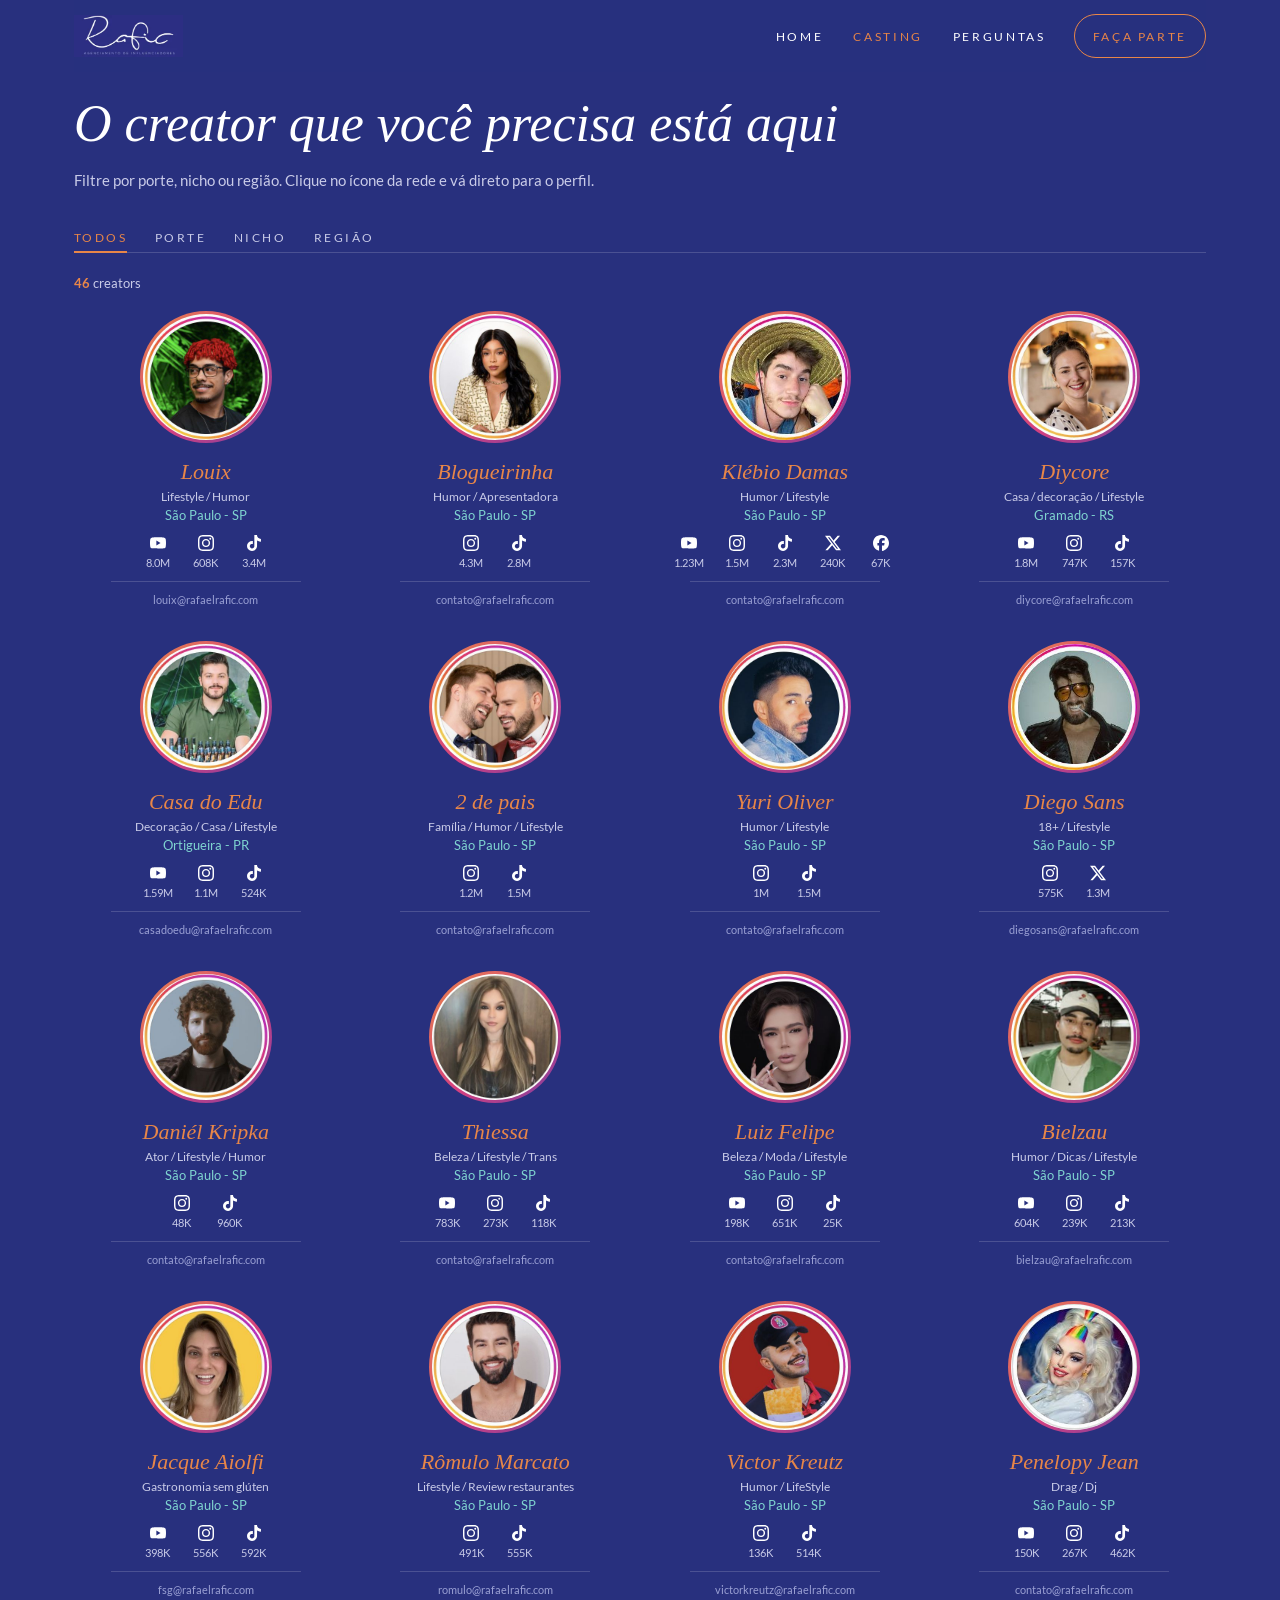
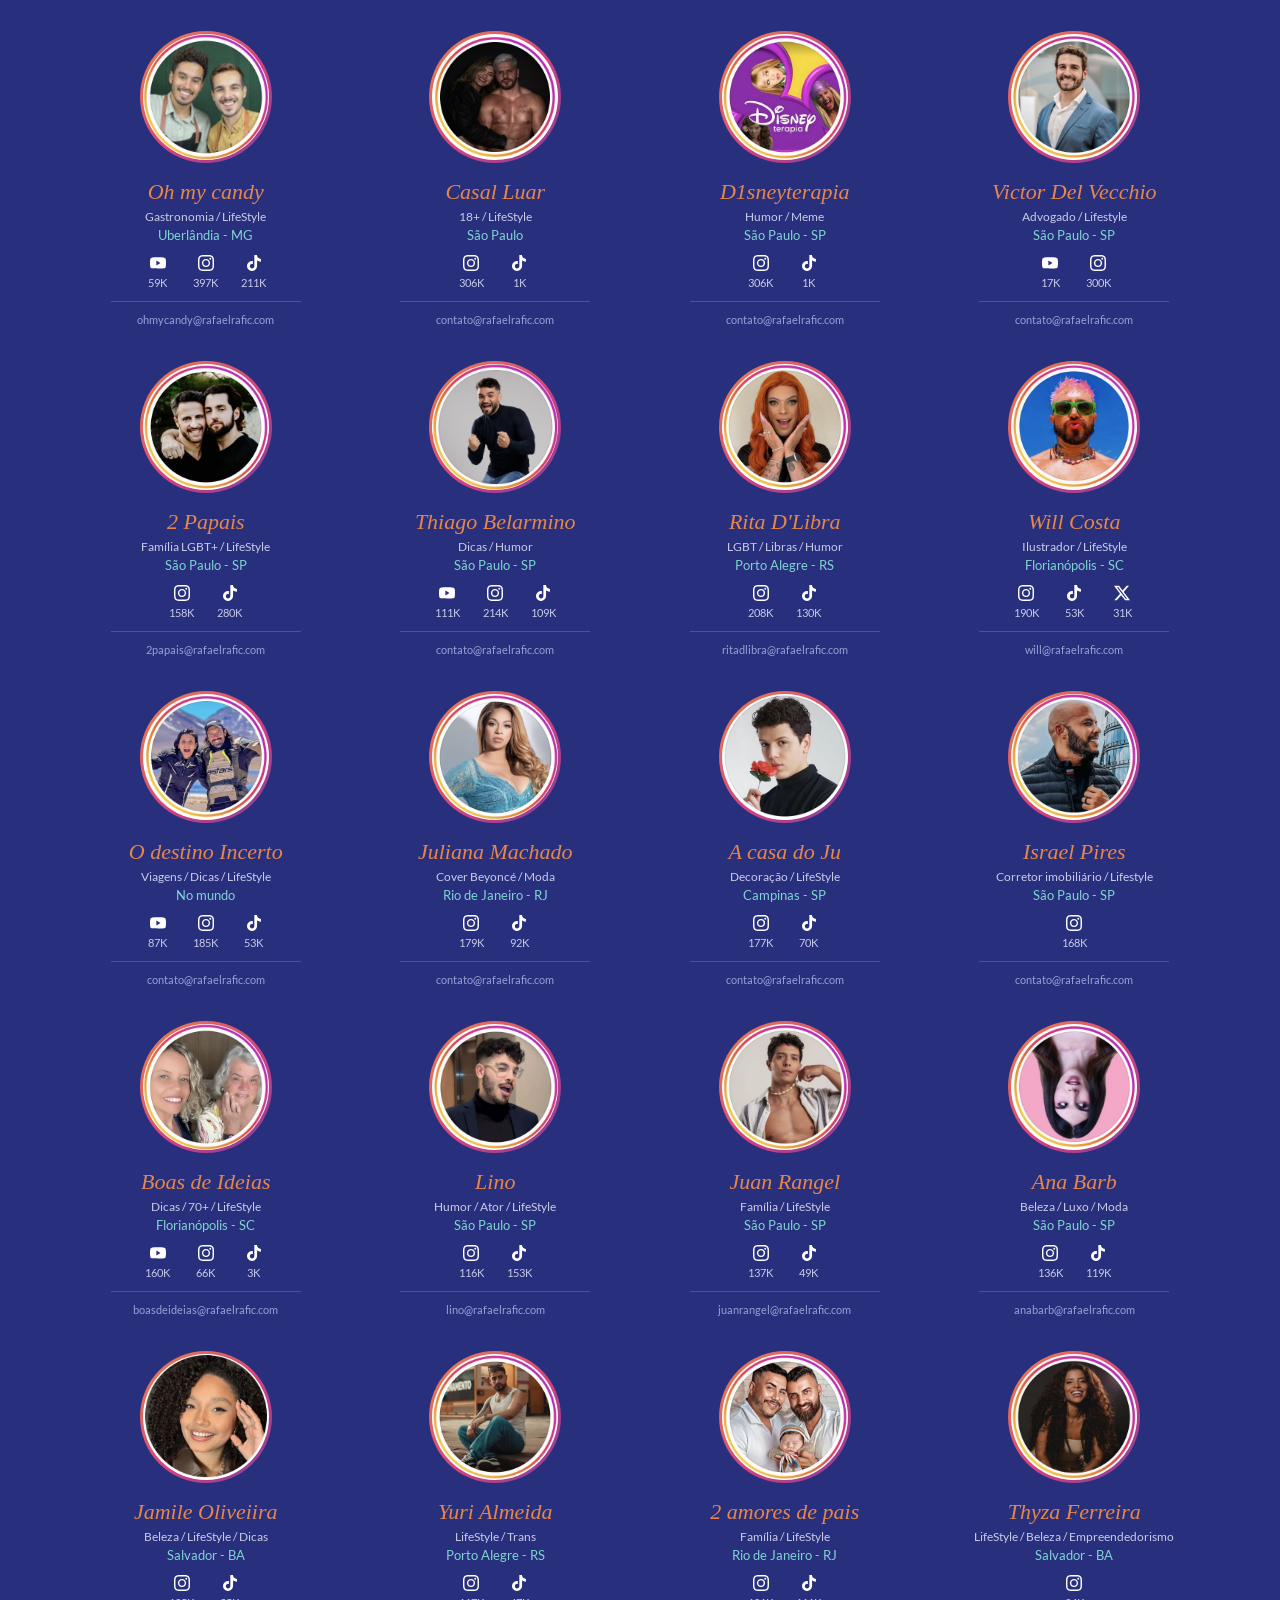
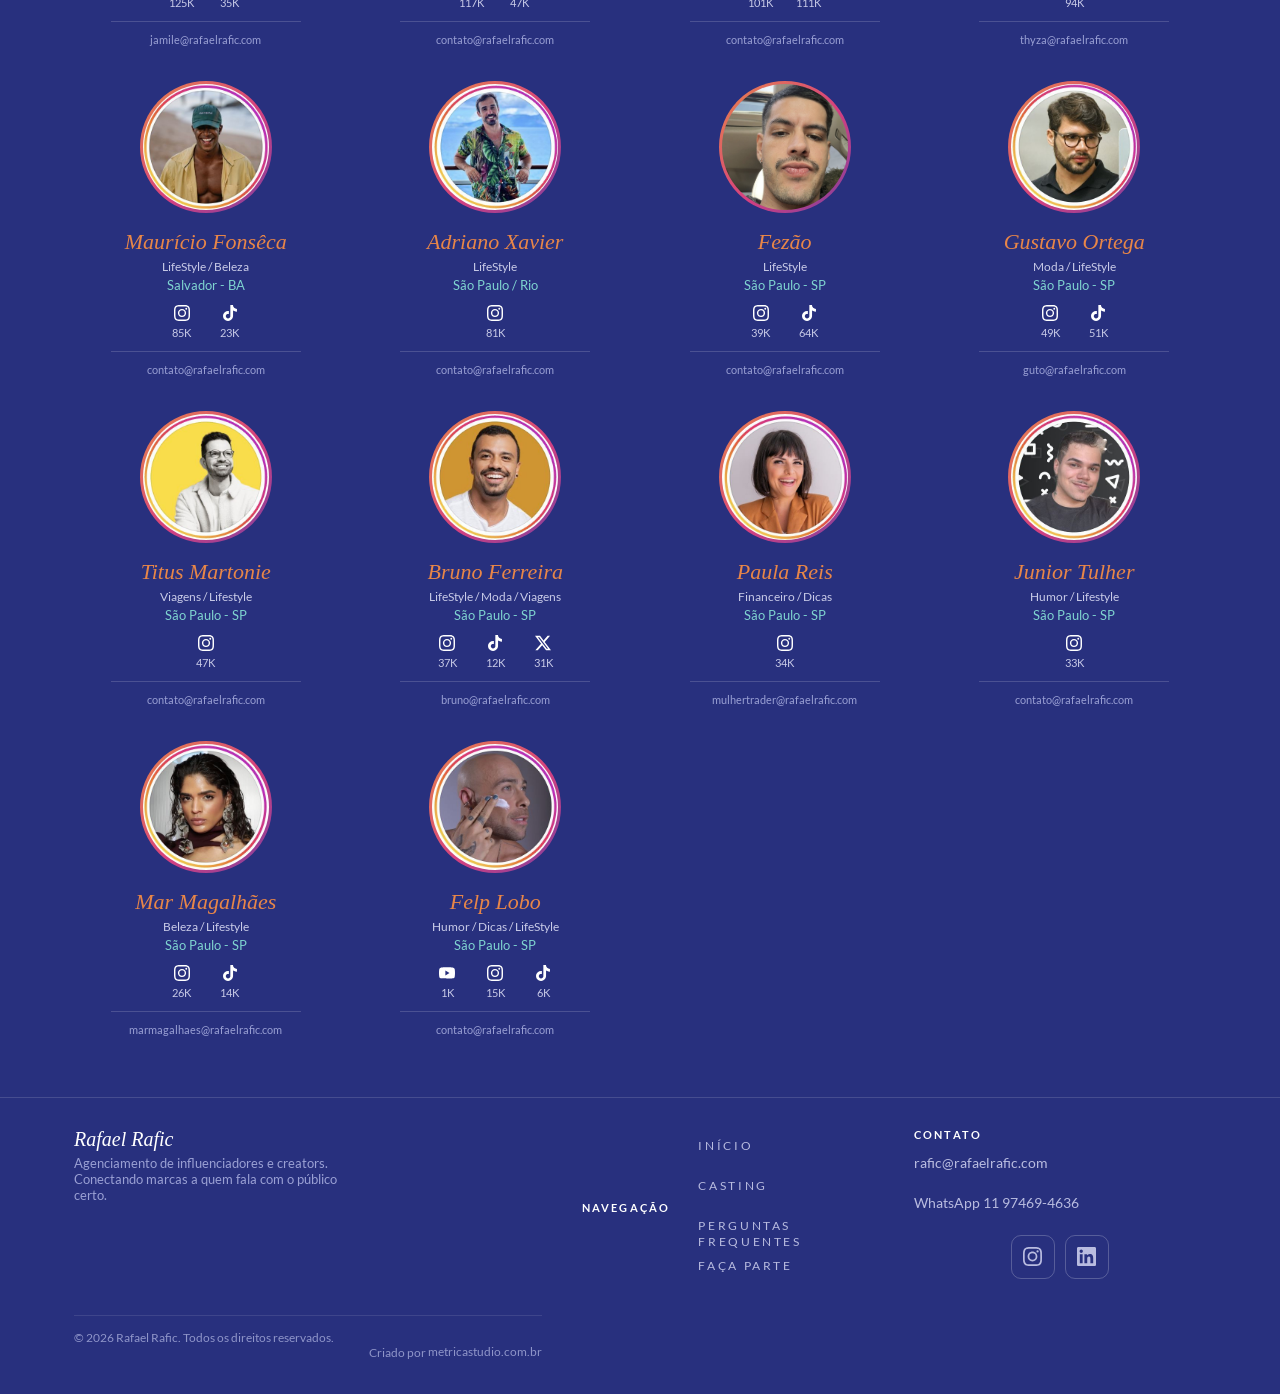
==== commit 28477b48: "Apply the seven adjustments from the client's WhatsApp notes Co-Authored-By: Claude Opus 5 <noreply@" ====
--- a/casting.html
+++ b/casting.html
@@ -178,19 +178,32 @@
 }
 
 .rodape{margin-top:auto;border-top:1px solid rgba(255,255,255,.14);
-  padding:44px 0 0;font-size:14px;color:#b9bce0}
-.rodape .envelope{display:grid;gap:32px}
+  padding:30px 0 0;font-size:14px;color:#b9bce0}
+.rodape .envelope{display:grid;gap:22px}
 .rodape h2{font-family:Georgia,"Times New Roman",serif;font-style:italic;
-  font-weight:400;font-size:21px;color:#fff;margin:0 0 6px}
+  font-weight:400;font-size:20px;color:#fff;margin:0 0 4px}
 .rodape .lema{margin:0;max-width:34ch;color:#9aa0d4;font-size:13px}
 .rodape h3{font-size:11px;letter-spacing:.2em;text-transform:uppercase;
-  color:#fff;margin:0 0 10px;font-weight:700}
+  color:#fff;margin:0 0 4px;font-weight:700}
 .rodape ul{list-style:none;margin:0;padding:0}
-.rodape a{color:#b9bce0;text-decoration:none;display:inline-flex;
-  align-items:center;min-height:44px}
+/* Os 44px de area de toque continuam, mas o texto fica no topo da caixa em
+   vez de centralizado: e o que aproxima visualmente as linhas sem tirar o
+   alvo do dedo. Ele pediu "mais juntinhos". */
+.rodape li a{color:#b9bce0;text-decoration:none;display:flex;
+  align-items:flex-start;min-height:40px;padding-top:9px;line-height:1.3}
+.rodape a{color:#b9bce0;text-decoration:none}
 .rodape a:hover{color:#e88648}
-.rodape .barra{margin-top:34px;border-top:1px solid rgba(255,255,255,.1);
-  padding:18px 0 24px;display:flex;justify-content:space-between;
+
+/* redes desenhadas, nao escritas */
+.rodape .redes{display:flex;gap:10px;margin-top:10px}
+.rodape .redes a{display:inline-flex;align-items:center;justify-content:center;
+  width:44px;height:44px;border:1px solid rgba(255,255,255,.22);
+  border-radius:10px}
+.rodape .redes a:hover{border-color:#e88648;color:#e88648}
+.rodape .redes svg{width:19px;height:19px;fill:currentColor}
+
+.rodape .barra{margin-top:24px;border-top:1px solid rgba(255,255,255,.1);
+  padding:14px 0 20px;display:flex;justify-content:space-between;
   gap:8px 20px;flex-wrap:wrap;font-size:12px;color:#8f95c9}
 /* inline-flex com altura: cresce a area de toque sem tirar o
    link de dentro da frase */
@@ -272,9 +285,13 @@
         <li><a href="mailto:rafic@rafaelrafic.com">rafic@rafaelrafic.com</a></li>
         <li><a href="https://wa.me/+5511974694636" rel="noopener"
                target="_blank">WhatsApp 11 97469-4636</a></li>
-        <li><a href="https://www.instagram.com/rafaelrafic/" rel="me noopener" target="_blank">Instagram</a></li>
-        <li><a href="https://www.linkedin.com/in/raficramos/" rel="me noopener" target="_blank">LinkedIn</a></li>
       </ul>
+      <div class="redes">
+        <a href="https://www.instagram.com/rafaelrafic/" rel="me noopener" target="_blank"
+           aria-label="Instagram de Rafael Rafic"><svg viewBox="0 0 24 24" aria-hidden="true"><path d="M7.0301.084c-1.2768.0602-2.1487.264-2.911.5634-.7888.3075-1.4575.72-2.1228 1.3877-.6652.6677-1.075 1.3368-1.3802 2.127-.2954.7638-.4956 1.6365-.552 2.914-.0564 1.2775-.0689 1.6882-.0626 4.947.0062 3.2586.0206 3.6671.0825 4.9473.061 1.2765.264 2.1482.5635 2.9107.308.7889.72 1.4573 1.388 2.1228.6679.6655 1.3365 1.0743 2.1285 1.38.7632.295 1.6361.4961 2.9134.552 1.2773.056 1.6884.069 4.9462.0627 3.2578-.0062 3.668-.0207 4.9478-.0814 1.28-.0607 2.147-.2652 2.9098-.5633.7889-.3086 1.4578-.72 2.1228-1.3881.665-.6682 1.0745-1.3378 1.3795-2.1284.2957-.7632.4966-1.636.552-2.9124.056-1.2809.0692-1.6898.063-4.948-.0063-3.2583-.021-3.6668-.0817-4.9465-.0607-1.2797-.264-2.1487-.5633-2.9117-.3084-.7889-.72-1.4568-1.3876-2.1228C21.2982 1.33 20.628.9208 19.8378.6165 19.074.321 18.2017.1197 16.9244.0645 15.6471.0093 15.236-.005 11.977.0014 8.718.0076 8.31.0215 7.0301.0839m.1402 21.6932c-1.17-.0509-1.8053-.2453-2.2287-.408-.5606-.216-.96-.4771-1.3819-.895-.422-.4178-.6811-.8186-.9-1.378-.1644-.4234-.3624-1.058-.4171-2.228-.0595-1.2645-.072-1.6442-.079-4.848-.007-3.2037.0053-3.583.0607-4.848.05-1.169.2456-1.805.408-2.2282.216-.5613.4762-.96.895-1.3816.4188-.4217.8184-.6814 1.3783-.9003.423-.1651 1.0575-.3614 2.227-.4171 1.2655-.06 1.6447-.072 4.848-.079 3.2033-.007 3.5835.005 4.8495.0608 1.169.0508 1.8053.2445 2.228.408.5608.216.96.4754 1.3816.895.4217.4194.6816.8176.9005 1.3787.1653.4217.3617 1.056.4169 2.2263.0602 1.2655.0739 1.645.0796 4.848.0058 3.203-.0055 3.5834-.061 4.848-.051 1.17-.245 1.8055-.408 2.2294-.216.5604-.4763.96-.8954 1.3814-.419.4215-.8181.6811-1.3783.9-.4224.1649-1.0577.3617-2.2262.4174-1.2656.0595-1.6448.072-4.8493.079-3.2045.007-3.5825-.006-4.848-.0608M16.953 5.5864A1.44 1.44 0 1 0 18.39 4.144a1.44 1.44 0 0 0-1.437 1.4424M5.8385 12.012c.0067 3.4032 2.7706 6.1557 6.173 6.1493 3.4026-.0065 6.157-2.7701 6.1506-6.1733-.0065-3.4032-2.771-6.1565-6.174-6.1498-3.403.0067-6.156 2.771-6.1496 6.1738M8 12.0077a4 4 0 1 1 4.008 3.9921A3.9996 3.9996 0 0 1 8 12.0077"/></svg></a>
+        <a href="https://www.linkedin.com/in/raficramos/" rel="me noopener" target="_blank"
+           aria-label="LinkedIn de Rafael Rafic"><svg viewBox="0 0 24 24" aria-hidden="true"><path d="M20.447 20.452h-3.554v-5.569c0-1.328-.027-3.037-1.852-3.037-1.853 0-2.136 1.445-2.136 2.939v5.667H9.351V9h3.414v1.561h.046c.477-.9 1.637-1.85 3.37-1.85 3.601 0 4.267 2.37 4.267 5.455v6.286zM5.337 7.433c-1.144 0-2.063-.926-2.063-2.065 0-1.138.92-2.063 2.063-2.063 1.14 0 2.064.925 2.064 2.063 0 1.139-.925 2.065-2.064 2.065zm1.782 13.019H3.555V9h3.564v11.452zM22.225 0H1.771C.792 0 0 .774 0 1.729v20.542C0 23.227.792 24 1.771 24h20.451C23.2 24 24 23.227 24 22.271V1.729C24 .774 23.2 0 22.222 0h.003z"/></svg></a>
+      </div>
     </div>
 
   </div>
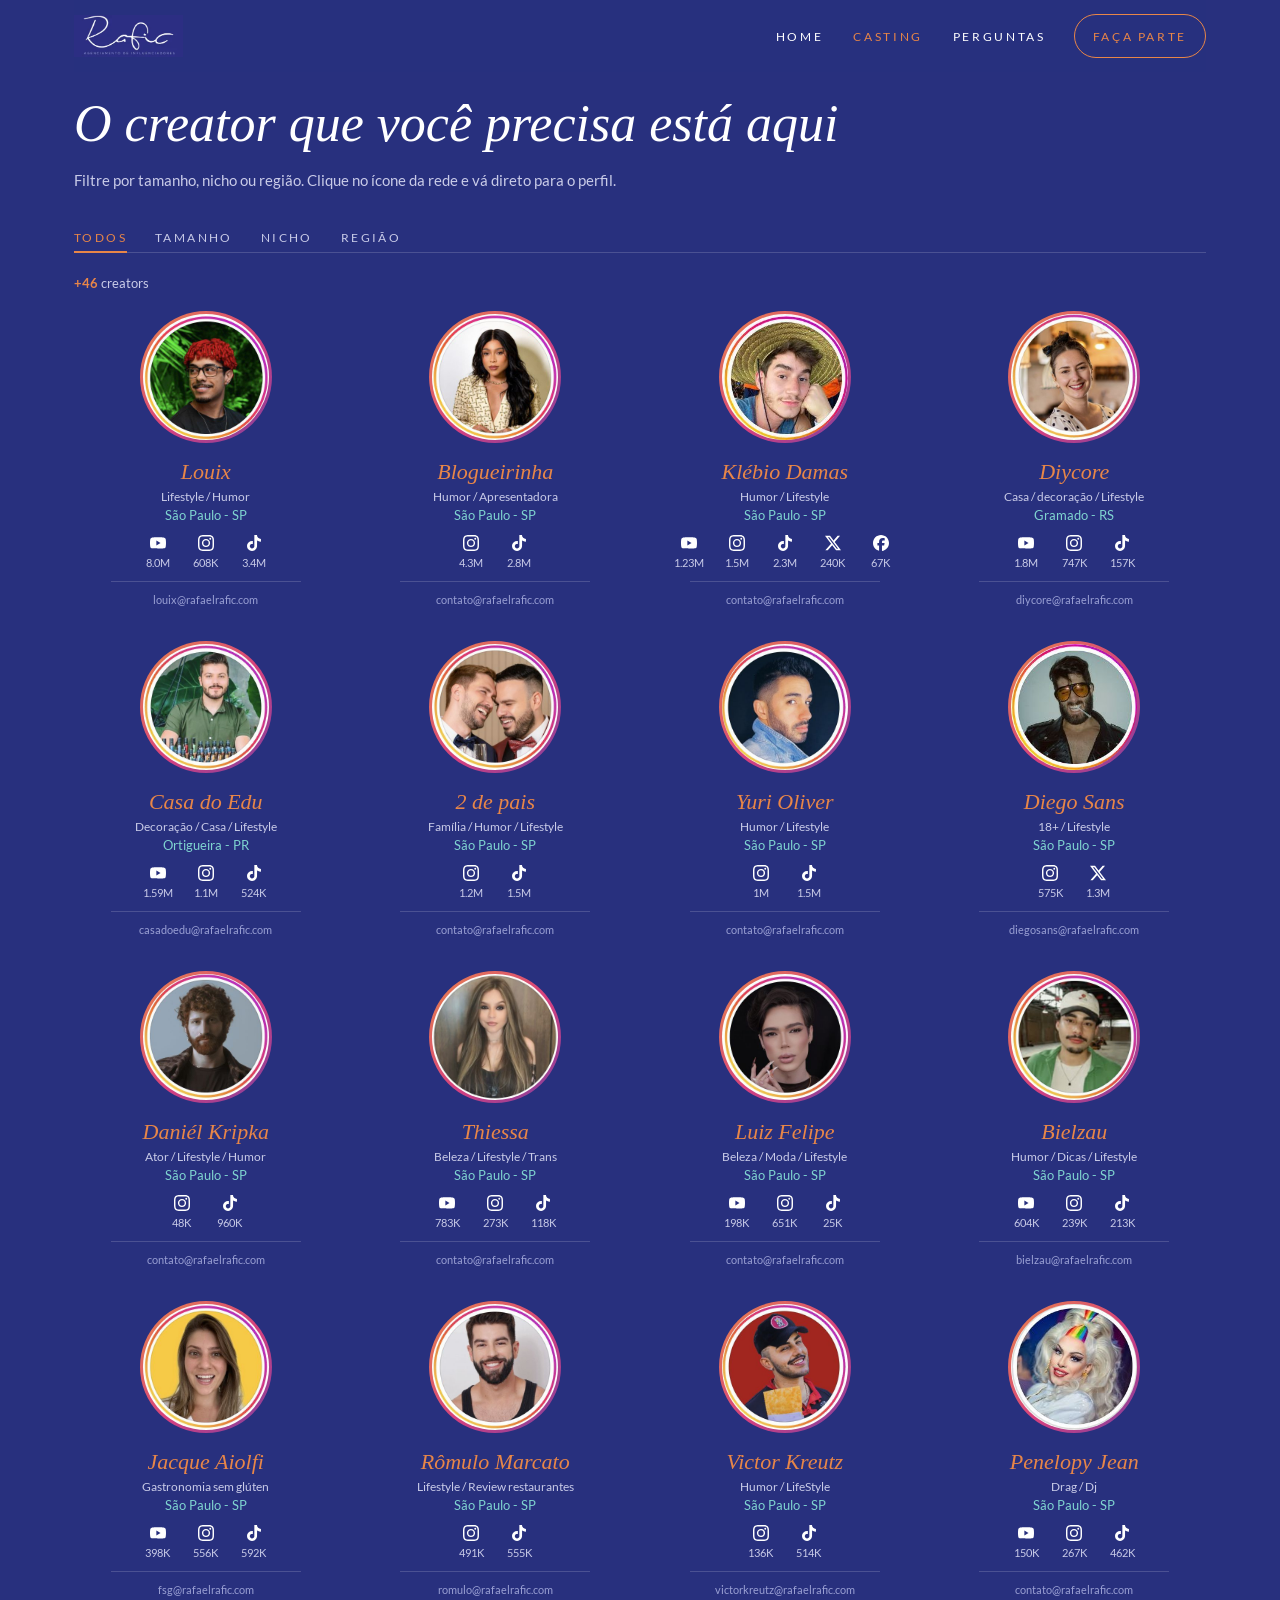
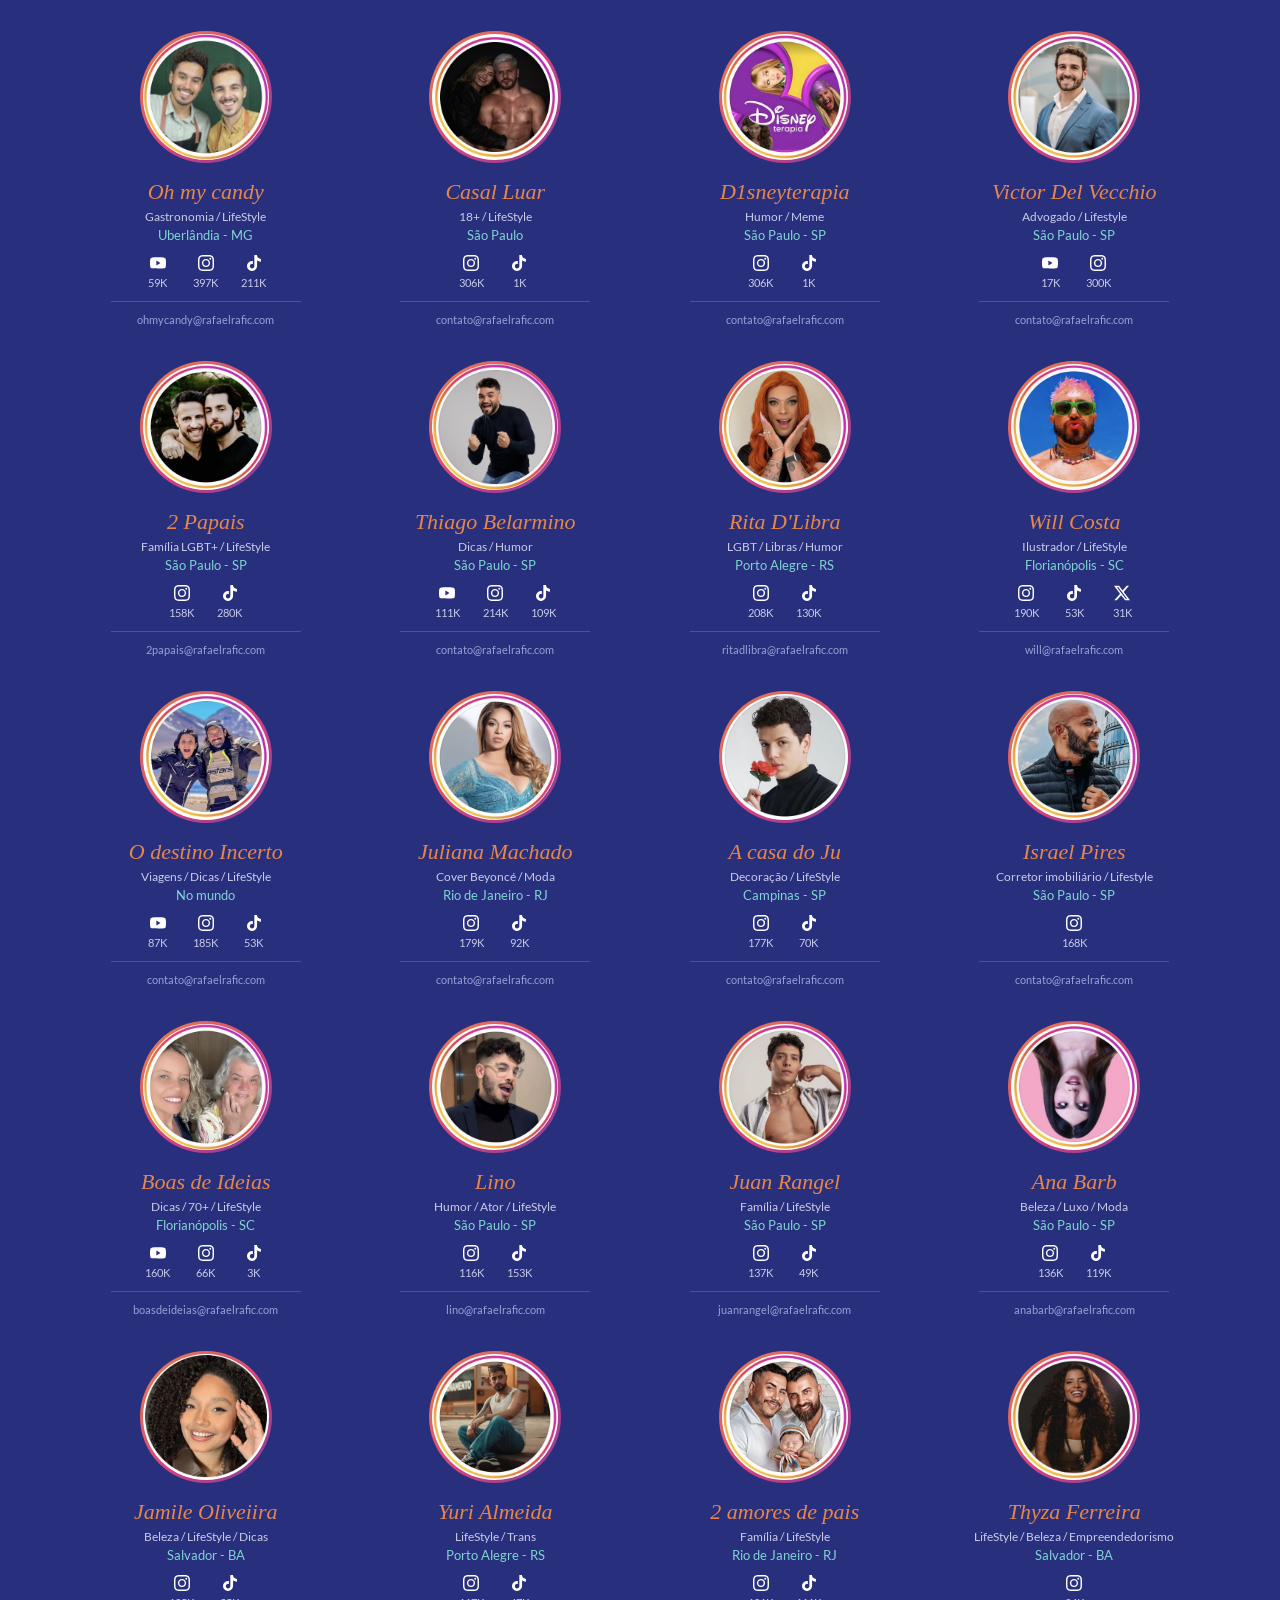
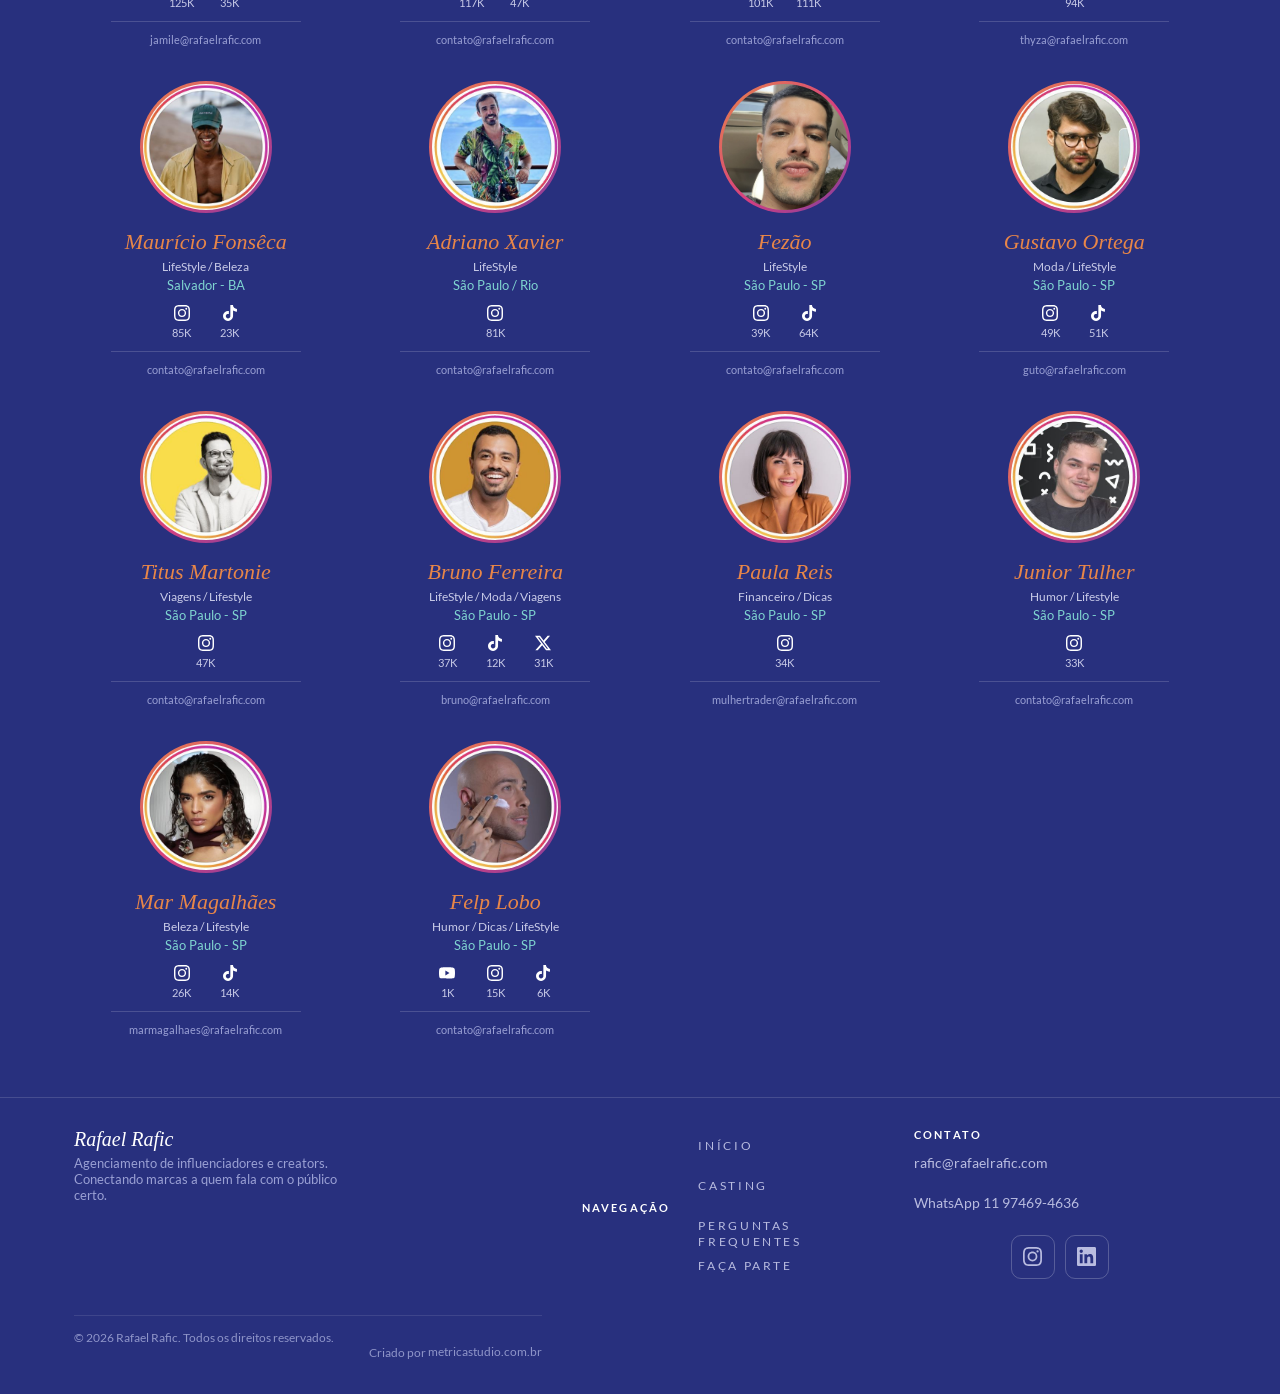
==== commit 194f09ce: "Show the address prefix in the social fields, and the blue confirmation The form now carries the net" ====
--- a/casting.html
+++ b/casting.html
@@ -6,6 +6,10 @@
 <meta name="robots" content="noindex,nofollow">
 <meta name="googlebot" content="noindex,nofollow">
 <title>Casting — Rafael Rafic (protótipo)</title>
+<link rel="icon" href="midia/favicon.ico" sizes="any">
+<link rel="icon" type="image/png" sizes="32x32" href="midia/favicon-32.png">
+<link rel="icon" type="image/png" sizes="16x16" href="midia/favicon-16.png">
+<link rel="apple-touch-icon" href="midia/apple-touch-icon.png">
 <link rel="preload" as="font" type="font/woff2" href="fontes/S6uyw4BMUTPHjx4wXg.woff2" crossorigin>
 <link rel="stylesheet" href="fontes/lato.css">
 <style>
@@ -236,13 +240,13 @@
 
   <section class="intro">
     <h1>O creator que você precisa está aqui</h1>
-    <p>Filtre por porte, nicho ou região. Clique no ícone da rede e vá direto
+    <p>Filtre por tamanho, nicho ou região. Clique no ícone da rede e vá direto
        para o perfil.</p>
   </section>
 
   <div class="abas" role="tablist">
     <button class="aba" role="tab" aria-selected="true"  data-dim="">Todos</button>
-    <button class="aba" role="tab" aria-selected="false" data-dim="porte">Porte</button>
+    <button class="aba" role="tab" aria-selected="false" data-dim="porte">Tamanho</button>
     <button class="aba" role="tab" aria-selected="false" data-dim="nicho">Nicho</button>
     <button class="aba" role="tab" aria-selected="false" data-dim="uf">Região</button>
   </div>
@@ -324,7 +328,9 @@
       c.hidden = !mostra;
       if (mostra) visiveis++;
     });
-    contador.innerHTML = '<b>' + visiveis + '</b> ' +
+    // o "+" na frente e a leitura da marca: o numero sai da contagem real
+    // dos cartoes na pagina, entao cadastrar um creator novo ja o atualiza
+    contador.innerHTML = '<b>+' + visiveis + '</b> ' +
       (visiveis === 1 ? 'creator' : 'creators');
     vazio.hidden = visiveis > 0;
   }
